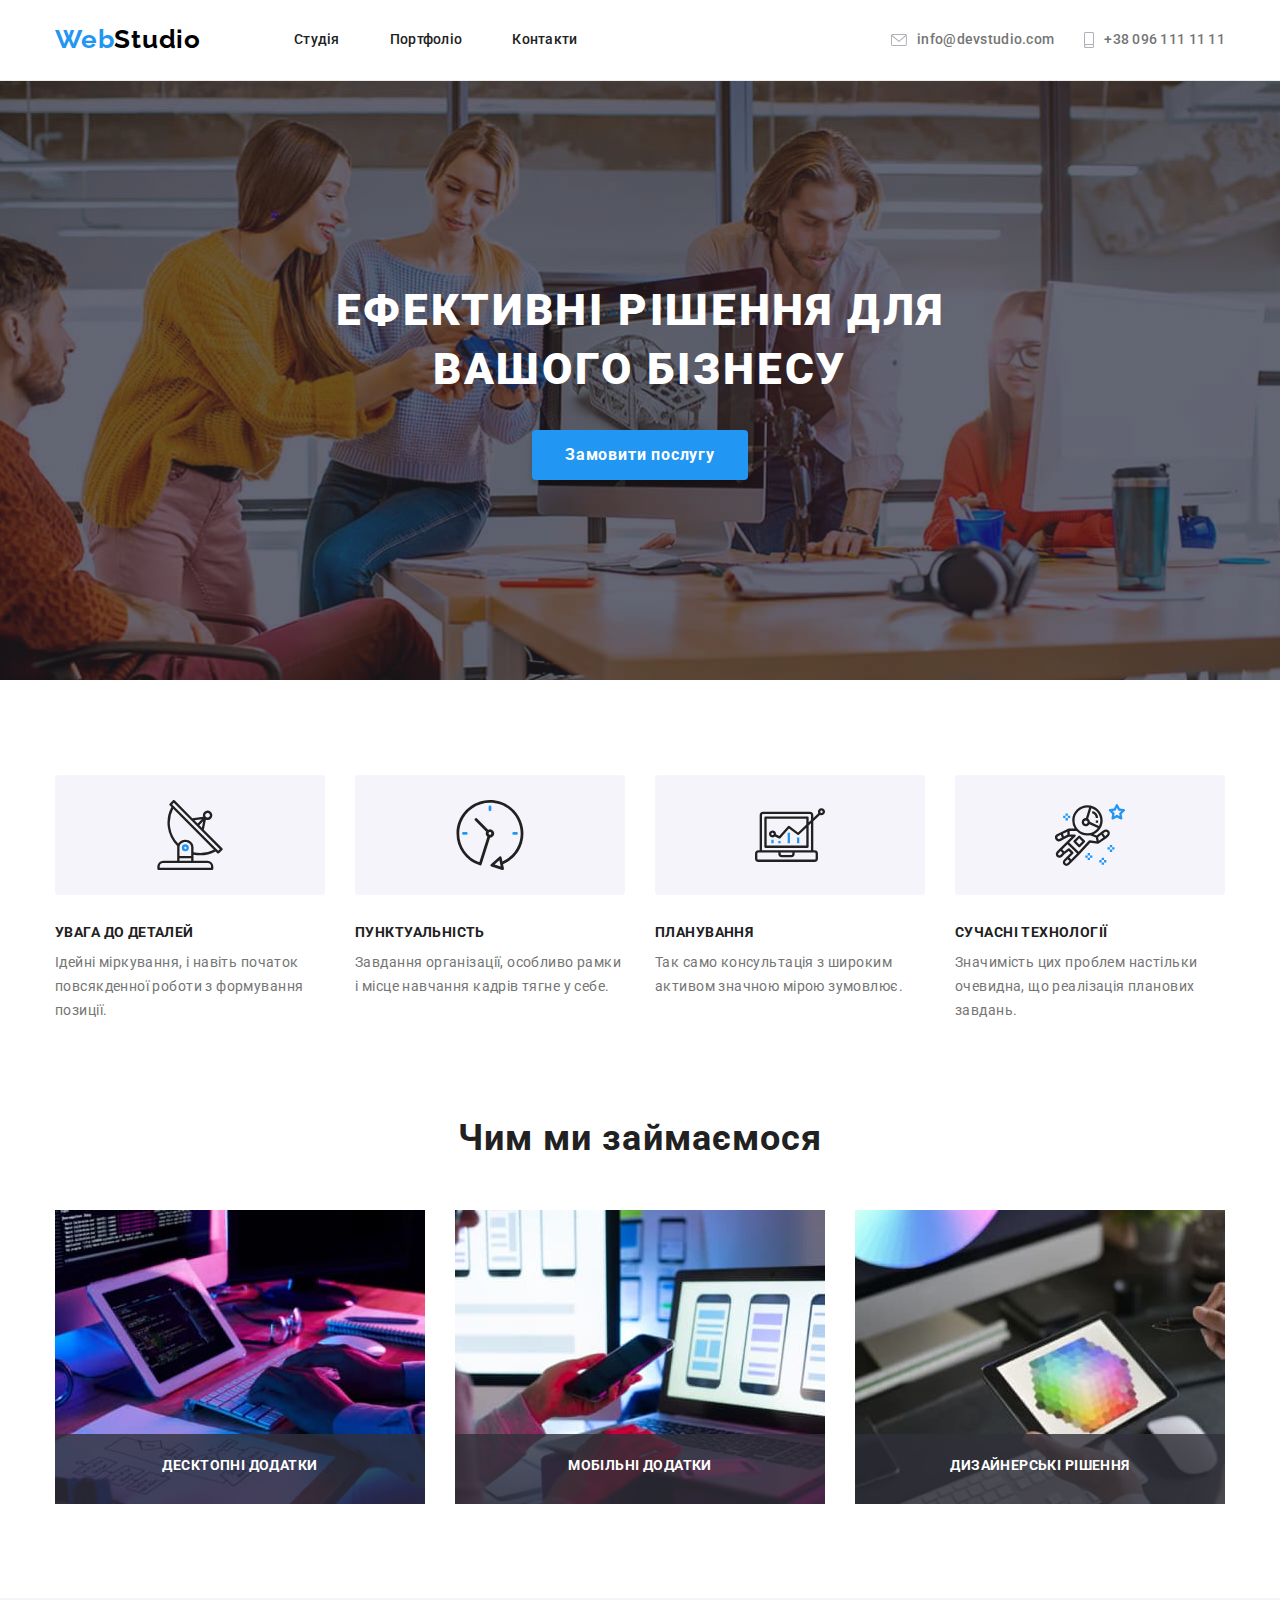
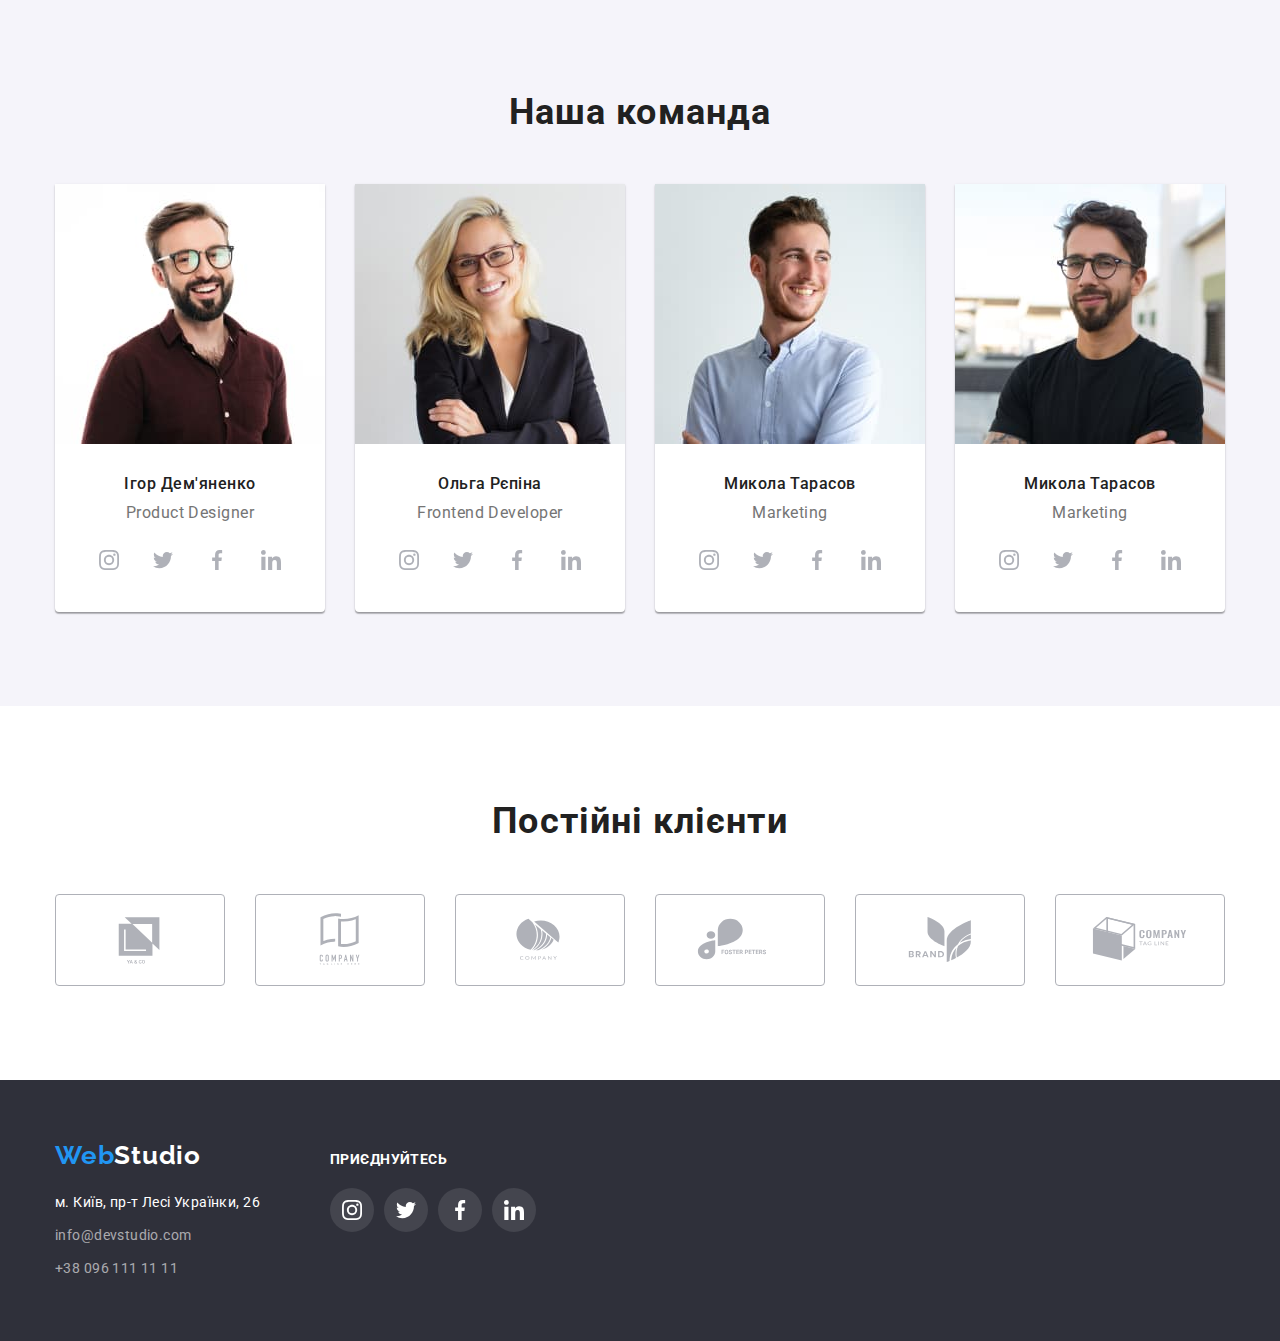
==== index.html @ b4ade57b "Начало" ====
<!DOCTYPE html>
<html lang="en">
  <head>
    <meta charset="UTF-8" />
    <meta name="viewport" content="width=device-width, initial-scale=1.0" />
    <title>Document</title>
    <link
      rel="stylesheet"
      href="https://cdnjs.cloudflare.com/ajax/libs/modern-normalize/1.0.0/modern-normalize.min.css"
    />
    <link
      href="https://fonts.googleapis.com/css2?family=Raleway:wght@700&family=Roboto:wght@400;500;700;900&display=swap"
      rel="stylesheet"
    />

    <link rel="stylesheet" href="./css/styles.css" />
  </head>
  <body class="blackout">
    <!-- Шапка сайта -->
    <header class="page-header">
      <div class="header-container container">
        <nav class="nav-container">
          <a href="./index.html" class="logo">
            <span class="web">Web</span><span class="studio">Studio</span>
          </a>
          <ul class="site-nav">
            <li class="poloska">
              <a href="./index.html" class="link">Студія</a>
              <!-- <div class="item fover"></div> -->
            </li>
            <li class="poloska">
              <a href="./portfolio.html" class="link">Портфоліо</a>
              <!-- <div class="item fover"></div> -->
            </li>
            <li class="poloska">
              <a href="#" class="link">Контакти</a>
              <!-- <div class="item fover"></div> -->
            </li>
          </ul>
        </nav>
        <ul class="auth-nav">
          <!-- infa icon -->
          <svg display="none">
            <symbol id="icon-envelope-hover" viewBox="0 0 43 32">
              <path
                d="M38.667 0H4C1.794 0 0 1.794 0 4v24c0 2.206 1.794 4 4 4h34.667c2.206 0 4-1.794 4-4V4c0-2.206-1.794-4-4-4zm0 2.667c.181 0 .353.038.511.103L21.334 18.236 3.49 2.77a1.32 1.32 0 0 1 .511-.103h34.667zm0 26.666H4A1.334 1.334 0 0 1 2.667 28V5.587L20.46 21.008a1.335 1.335 0 0 0 1.748 0L40.001 5.587V28c0 .736-.598 1.333-1.333 1.333z"
              />
            </symbol>

            <symbol id="icon-smartphone" viewBox="0 0 20 32">
              <path
                d="M17 0H3C1.346 0 0 1.346 0 3v26c0 1.654 1.346 3 3 3h14c1.654 0 3-1.346 3-3V3c0-1.654-1.346-3-3-3zM3 2h14a1 1 0 0 1 1 1v21H2V3a1 1 0 0 1 1-1zm14 28H3a1 1 0 0 1-1-1v-3h16v3a1 1 0 0 1-1 1z"
              />
              <path
                d="M4.707 27.478c.391.365.391.956 0 1.321s-1.024.365-1.414 0c-.391-.365-.391-.956 0-1.321s1.024-.365 1.414 0z"
              />
            </symbol>
          </svg>
          <!-- mailto -->
          <li class="item-block">
            <a href="mailto:info@devstudio.com" class="link">
              <div class="item-mailto">
                <svg class="icon-mailto">
                  <use
                    xlink:href="#icon-envelope-hover"
                    class="link-mailto"
                  ></use>
                </svg>
              </div>
              info@devstudio.com</a
            >
          </li>
          <li class="item-block">
            <a href="tel:+380961111111" class="link">
              <div class="item-tel">
                <svg class="icon-tel">
                  <use xlink:href="#icon-smartphone" class="link-tel"></use>
                </svg>
              </div>
              +38 096 111 11 11</a
            >
          </li>
        </ul>
      </div>
    </header>
    <main class="page-main">
      <!-- Герой (Hero)-->
      <div class="hero-container">
        <section class="hero">
          <h1 class="title">
            Ефективні рішення для <br />
            вашого бізнесу
          </h1>
          <button type="button" class="button" data-modal-open>
            Замовити послугу
          </button>
        </section>
      </div>
      <!-- Переваги (Benefits)-->
      <section class="benefits">
        <!-- infa icoon -->
        <svg display="none">
          <symbol id="icon-antenna-1" viewBox="0 0 32 32">
            <path
              d="m30.773 22.098-8.443-8.505.937-4.615c.242.094.499.144.758.146h.006a2.159 2.159 0 1 0-2.008-1.435l-4.96.605L8.972.161a.534.534 0 0 0-.377-.16.532.532 0 0 0-.373.155L6.709 1.66a.534.534 0 0 0 0 .754l.814.826a14.943 14.943 0 0 0 2.519 17.663.513.513 0 0 0 .146.098c-.034.18-.051.364-.052.547v6.187h-6.4a2.67 2.67 0 0 0-2.667 2.667v1.067c0 .295.239.533.533.533h24.533a.533.533 0 0 0 .533-.533v-1.067a2.67 2.67 0 0 0-2.667-2.667h-6.4v-2.742a15.09 15.09 0 0 0 3.049.32 14.854 14.854 0 0 0 7.04-1.783l.818.823a.534.534 0 0 0 .377.16.532.532 0 0 0 .373-.155l1.513-1.504a.534.534 0 0 0 0-.754zM23.28 6.233a1.066 1.066 0 1 1 .752 1.822h-.003a1.067 1.067 0 0 1-.747-1.823h-.002zm-1.256 3.505-.598 2.946-1.175-1.182 1.774-1.763zm-.605-.902-1.92 1.909-1.485-1.493 3.405-.415zM24.004 28.8a1.6 1.6 0 0 1 1.6 1.6v.533H2.137V30.4a1.6 1.6 0 0 1 1.6-1.6h20.267zm-7.467-2.133v1.067h-5.333v-1.067h5.333zM11.204 25.6v-4.053c0-1.294 1.196-2.347 2.667-2.347s2.667 1.053 2.667 2.347V25.6h-5.333zm6.4-1.696v-2.357c0-1.882-1.675-3.413-3.733-3.413a3.8 3.8 0 0 0-3.281 1.786A13.87 13.87 0 0 1 8.311 4.033l18.602 18.708a13.818 13.818 0 0 1-9.309 1.163zm11.289-.684L7.836 2.039l.755-.752 7.935 7.98c.004 0 .006.007.01.01l13.115 13.191-.757.752z"
            />
            <path
              fill="#2196F3"
              d="M13.876 20.267h-.005a1.6 1.6 0 1 0-.004 3.2h.005a1.6 1.6 0 1 0 .004-3.2zm.373 1.978a.534.534 0 0 1-.752-.756.534.534 0 0 1 .373-.155.532.532 0 0 1 .373.911h.005z"
            />
          </symbol>

          <symbol id="icon-clock-1" viewBox="0 0 32 32">
            <path
              d="M31.297 15.301C31.295 6.849 24.442-.002 15.989 0S.686 6.855.688 15.308a15.304 15.304 0 0 0 10.649 14.576.662.662 0 0 0 .529-.065.637.637 0 0 0 .283-.356l3.865-12.25a1.912 1.912 0 1 0-.84-3.635l-5.106-5.107a.637.637 0 0 0-.902.902l5.103 5.109a1.876 1.876 0 0 0 .536 2.309l-3.683 11.673C3.844 25.783.118 17.71 2.799 10.432S13.553-.572 20.831 2.109s11.004 10.754 8.323 18.032a14.042 14.042 0 0 1-7.462 7.973l-.398-1.874a.638.638 0 0 0-1.048-.344l-3.837 3.426a.637.637 0 0 0 .231 1.084l4.899 1.563a.638.638 0 0 0 .819-.74l-.391-1.839a15.255 15.255 0 0 0 9.329-14.089zm-15.305-.637a.638.638 0 1 1 0 1.277.638.638 0 0 1 0-1.277zm2.101 14.864 2.184-1.948.603 2.84-2.787-.892z"
            />
            <path
              fill="#2196F3"
              d="M15.354 3.185V4.46a.638.638 0 1 0 1.276 0V3.185a.638.638 0 0 0-1.276 0zM3.876 14.664a.638.638 0 0 0 0 1.276h1.275a.638.638 0 1 0 0-1.276H3.876zM28.108 15.939a.638.638 0 1 0 0-1.276h-1.275a.638.638 0 0 0 0 1.276h1.275z"
            />
          </symbol>

          <symbol id="icon-diagram-1" viewBox="0 0 32 32">
            <path
              fill="#2196F3"
              d="M14.926 14.965h1.066v4.798h-1.066v-4.797zM19.19 17.097h1.066v2.665H19.19v-2.665zM10.661 18.696h1.066v1.066h-1.066v-1.066zM7.463 18.163h1.066v1.599H7.463v-1.599z"
            />
            <path
              d="M1.599 28.291h25.587a1.6 1.6 0 0 0 1.599-1.599V24.56a1.6 1.6 0 0 0-1.599-1.599h-.533V9.668L29.681 6.8a1.608 1.608 0 1 0-.746-.763L26.654 8.2V6.97a1.6 1.6 0 0 0-1.599-1.599H3.733A1.6 1.6 0 0 0 2.134 6.97v15.992h-.533a1.6 1.6 0 0 0-1.599 1.599v2.132a1.6 1.6 0 0 0 1.599 1.599zM30.384 4.837a.533.533 0 1 1 0 1.067.533.533 0 0 1 0-1.067zM3.198 6.969c0-.294.239-.533.533-.533h21.322c.294 0 .533.239.533.533v2.239l-1.066 1.013V8.035a.533.533 0 0 0-.533-.533H4.797a.533.533 0 0 0-.533.533v13.326c0 .294.239.533.533.533h19.19a.533.533 0 0 0 .533-.533v-9.674l1.066-1.01v12.284H3.198V6.969zm4.798 6.93a1.598 1.598 0 1 0 1.107 2.749l1.853.93a.532.532 0 0 0 .636-.123l3.939-4.431 3.872 2.901a.533.533 0 0 0 .686-.039l3.365-3.188v8.131H5.33V8.569h18.124v2.66l-3.771 3.572-3.904-2.927a.533.533 0 0 0-.718.072l-3.993 4.493-1.493-.746c.011-.064.018-.129.02-.193a1.6 1.6 0 0 0-1.599-1.599zm.533 1.599a.533.533 0 1 1-1.067 0 .533.533 0 0 1 1.067 0zm3.198 8.529h5.331v.533a.533.533 0 0 1-.533.533h-4.264a.533.533 0 0 1-.533-.533v-.533zm-10.661.533c0-.294.239-.533.533-.533h9.062v.533a1.6 1.6 0 0 0 1.599 1.599h4.264a1.6 1.6 0 0 0 1.599-1.599v-.533h9.062c.294 0 .533.239.533.533v2.132a.533.533 0 0 1-.533.533H1.598a.533.533 0 0 1-.533-.533V24.56z"
            />
          </symbol>

          <symbol id="icon-astronaut-1" viewBox="0 0 32 32">
            <path
              fill="#2196F3"
              d="M31.974 4.524a.534.534 0 0 0-.43-.363l-1.91-.278-.855-1.731c-.179-.365-.777-.365-.956 0l-.855 1.731-1.91.278a.535.535 0 0 0-.296.91l1.383 1.348-.326 1.903c-.034.2.048.402.212.522a.53.53 0 0 0 .562.04l1.709-.899 1.709.899a.536.536 0 0 0 .775-.563l-.326-1.903 1.383-1.348a.536.536 0 0 0 .135-.547zm-2.463 1.327a.534.534 0 0 0-.153.472l.191 1.114-1-.526a.533.533 0 0 0-.498 0l-1.001.526.191-1.114a.534.534 0 0 0-.153-.472l-.81-.789 1.119-.163a.532.532 0 0 0 .402-.292l.5-1.013.5 1.013a.535.535 0 0 0 .402.292l1.119.163-.809.789zM26.134 20.522h-1.067v1.067h1.067v-1.067zM26.134 22.656h-1.067v1.067h1.067v-1.067zM27.2 21.589h-1.067v1.067H27.2v-1.067zM25.067 21.589H24v1.067h1.067v-1.067zM22.4 26.389h-1.067v1.067H22.4v-1.067zM22.4 28.522h-1.067v1.067H22.4v-1.067zM23.467 27.456H22.4v1.067h1.067v-1.067zM21.333 27.456h-1.067v1.067h1.067v-1.067zM16 24.256h-1.067v1.067H16v-1.067zM16 26.389h-1.067v1.067H16v-1.067zM17.067 25.322H16v1.067h1.067v-1.067zM14.933 25.322h-1.067v1.067h1.067v-1.067zM5.867 6.122H4.8v1.067h1.067V6.122zM5.867 8.255H4.8v1.067h1.067V8.255z"
            />
            <path
              fill="#2196F3"
              d="M6.933 7.189H5.866v1.067h1.067V7.189zM4.8 7.189H3.733v1.067H4.8V7.189z"
            />
            <path
              d="M24.715 14.159a1.775 1.775 0 0 0-1.188-.705 1.778 1.778 0 0 0-1.34.352l-1.252.96-1.898 1.417-1.358-.541c2.421-1.086 4.114-3.508 4.114-6.32 0-3.823-3.123-6.933-6.961-6.933s-6.961 3.11-6.961 6.933a6.86 6.86 0 0 0 1.12 3.758l-2.764-.024h-.005c-.009 0-.015.004-.023.005a.515.515 0 0 0-.155.031l-.038.013c-.006.003-.013.003-.019.006l-3.233 1.596-.001.001-1.893.911a.397.397 0 0 0-.063.035 1.779 1.779 0 0 0-.598 2.295c.22.429.595.745 1.056.889a1.776 1.776 0 0 0 1.378-.128l1.388-.738 2.264-1.169 1.357-.008L2.2 22.211l-.002.001-1.339 1.333c-.316.315-.49.732-.49 1.178s.174.863.49 1.179c.325.323.752.485 1.179.485s.854-.162 1.18-.485l1.314-1.309 1.741-1.3.901.897-1.762 1.754-.002.001-1.339 1.333c-.316.315-.49.732-.49 1.178s.174.863.49 1.179c.325.323.753.485 1.18.485s.855-.162 1.18-.485l3.482-3.467.001-.002 1.01-1-.004-.004c.006-.006.015-.009.022-.015l5.166-5.658 3.471.494a.52.52 0 0 0 .262-.033c.018-.006.033-.015.05-.023.019-.01.039-.015.058-.027l3.213-2.133c.012-.008.018-.021.029-.029.013-.01.029-.014.041-.026l1.271-1.191c.662-.62.753-1.635.212-2.362zM2.13 17.77a.714.714 0 0 1-.558.052.717.717 0 0 1-.213-1.26l1.314-.632.449 1.312-.992.528zm3.498-1.828-1.548.8-.439-1.283 2.027-1.001-.04 1.484zm15.099-6.62a5.79 5.79 0 0 1-.599 2.559l-4.181-1.899a1.863 1.863 0 0 0-.788-1.388l1.464-4.86c2.378.756 4.105 2.974 4.105 5.588zm-11.789 0c0-3.235 2.644-5.867 5.894-5.867.253 0 .5.021.745.052l-1.432 4.754c-.019-.001-.037-.006-.057-.006-1.033 0-1.873.837-1.873 1.867s.84 1.867 1.873 1.867c.694 0 1.294-.383 1.618-.945l3.862 1.755a5.894 5.894 0 0 1-4.737 2.39c-3.25 0-5.894-2.632-5.894-5.867zm5.956.8c0 .441-.362.8-.806.8s-.806-.359-.806-.8c0-.441.362-.8.806-.8s.806.359.806.8zM2.465 25.146a.608.608 0 0 1-.854.001.592.592 0 0 1 0-.844l.962-.958.851.848-.959.955zm3.214 3.734a.608.608 0 0 1-.855.001.592.592 0 0 1 0-.844l.963-.959.852.848-.96.955zm3.481-3.469-.002.001-1.765 1.76-.852-.848 1.763-1.755.002-.001c.04-.04.065-.088.09-.135.007-.014.02-.026.026-.04.017-.041.019-.085.026-.129.003-.025.014-.047.014-.073 0-.036-.013-.07-.02-.106-.006-.032-.006-.065-.019-.095a.55.55 0 0 0-.091-.138c-.01-.012-.014-.027-.025-.038h-.001l-.001-.002-1.607-1.6c-.017-.017-.039-.024-.058-.038a.507.507 0 0 0-.087-.058.515.515 0 0 0-.093-.033.507.507 0 0 0-.103-.02.5.5 0 0 0-.095.005.53.53 0 0 0-.104.02.477.477 0 0 0-.094.045c-.02.011-.042.015-.061.029L4.23 23.486l-.901-.897 2.399-2.386 4.361 4.289-.928.919zm6.819-7.017c-.015-.002-.03.004-.045.003a.556.556 0 0 0-.3.075.492.492 0 0 0-.083.061c-.013.011-.028.017-.04.029l-4.698 5.146-4.328-4.257 2.833-2.818a.534.534 0 0 0-.379-.911v-.001l-2.219.013.028-1.607 3.104.027a6.947 6.947 0 0 0 4.981 2.101c.437 0 .864-.045 1.279-.123.04.032.079.065.13.085l2.41.96.331 1.644-3.003-.427zm4.041.178-.313-1.558 1.446-1.08.947 1.257-2.08 1.381zm3.754-2.831-.838.785-.931-1.236.831-.637a.735.735 0 0 1 .543-.143.718.718 0 0 1 .48.284.713.713 0 0 1-.085.947z"
            />
            <path
              d="m13.602 18.544-2.143-2.133a.534.534 0 0 0-.753 0l-2.142 2.133a.537.537 0 0 0 0 .756l2.142 2.133a.536.536 0 0 0 .753 0l2.143-2.133a.535.535 0 0 0 0-.756zm-2.519 1.759-1.387-1.381 1.387-1.381 1.387 1.381-1.387 1.381zM17.164 5.071l-.258 1.036c.071.018 1.738.452 1.738 2.149h1.067c0-2.017-1.666-2.965-2.547-3.185zM19.711 9.322h-1.067v1.067h1.067V9.322z"
            />
          </symbol>
        </svg>
        <h2 class="our-advantages">Наші переваги</h2>
        <div class="benefits-container">
          <ul class="card-set">
            <li class="item">
              <span class="card-set-block">
                <svg class="card-set-img">
                  <use xlink:href="#icon-antenna-1"></use>
                </svg>
              </span>
              <h3 class="title">Увага до деталей</h3>
              <p class="line">
                Ідейні міркування, і навіть початок повсякденної роботи з
                формування позиції.
              </p>
            </li>
            <li class="item">
              <span class="card-set-block">
                <svg class="card-set-img">
                  <use xlink:href="#icon-clock-1"></use>
                </svg>
              </span>
              <h3 class="title">Пунктуальність</h3>
              <p class="line">
                Завдання організації, особливо рамки і місце навчання кадрів
                тягне у себе.
              </p>
            </li>
            <li class="item">
              <span class="card-set-block">
                <svg class="card-set-img">
                  <use xlink:href="#icon-diagram-1"></use>
                </svg>
              </span>
              <h3 class="title">Планування</h3>
              <p class="line">
                Так само консультація з широким активом значною мірою зумовлює.
              </p>
            </li>
            <li class="item">
              <span class="card-set-block">
                <svg class="card-set-img">
                  <use xlink:href="#icon-astronaut-1"></use>
                </svg>
              </span>
              <h3 class="title">Сучасні технології</h3>
              <p class="line">
                Значимість цих проблем настільки очевидна, що реалізація
                планових завдань.
              </p>
            </li>
          </ul>
        </div>
      </section>
      <!-- Чим ми займаємося -->
      <section class="services">
        <div class="services-container">
          <h3 class="title">Чим ми займаємося</h3>
          <ul class="services-blok">
            <li class="title-img">
              <img
                src="./images/1_1img.jpg"
                alt="Програміст працюе за планшетом"
                width="370"
                height="294"
                class="img"
              />
              <div class="block-title">
                <h3 class="picture-title">Десктопні додатки</h3>
              </div>
            </li>
            <li class="title-img">
              <img
                src="./images/1_2img.jpg"
                alt="Людина з телефоном працюе за ноутбуком"
                width="370"
                height="294"
                class="img"
              />
              <div class="block-title">
                <h3 class="picture-title">Мобільні додатки</h3>
              </div>
            </li>
            <li class="title-img">
              <img
                src="./images/1_3img.jpg"
                alt="Людина малює на планшеті"
                width="370"
                height="294"
                class="img"
              />
              <div class="block-title">
                <h3 class="picture-title">Дизайнерські рішення</h3>
              </div>
            </li>
          </ul>
        </div>
      </section>
      <!-- Наша команда-->
      <section class="team">
        <!-- infa icon -->
        <svg display="none">
          <!-- instagram -->
          <symbol id="icon-instagram-2" viewBox="0 0 32 32">
            <path
              d="M31.969 9.408c-.075-1.7-.35-2.869-.744-3.882a7.806 7.806 0 0 0-1.851-2.838A7.867 7.867 0 0 0 26.542.844C25.523.45 24.36.175 22.66.1 20.947.019 20.403 0 16.059 0s-4.888.019-6.595.094c-1.7.075-2.869.35-3.882.744a7.803 7.803 0 0 0-2.838 1.85A7.867 7.867 0 0 0 .9 5.52C.506 6.539.231 7.702.156 9.402c-.081 1.713-.1 2.257-.1 6.601s.019 4.888.094 6.595c.075 1.7.35 2.869.744 3.882a7.895 7.895 0 0 0 1.85 2.838 7.867 7.867 0 0 0 2.832 1.844c1.019.394 2.182.669 3.882.744 1.706.075 2.25.094 6.595.094s4.888-.019 6.595-.094c1.7-.075 2.869-.35 3.882-.744a8.184 8.184 0 0 0 4.682-4.682c.394-1.019.669-2.182.744-3.882.075-1.707.094-2.251.094-6.595s-.006-4.888-.081-6.595zm-2.882 13.065c-.069 1.563-.331 2.407-.55 2.969a5.31 5.31 0 0 1-3.038 3.038c-.563.219-1.413.481-2.969.55-1.688.075-2.194.094-6.464.094s-4.782-.019-6.464-.094c-1.563-.069-2.407-.331-2.969-.55a4.926 4.926 0 0 1-1.838-1.194 4.974 4.974 0 0 1-1.194-1.838c-.219-.563-.481-1.413-.55-2.969-.075-1.688-.094-2.194-.094-6.464s.019-4.782.094-6.464c.069-1.563.331-2.407.55-2.969a4.868 4.868 0 0 1 1.2-1.838A4.974 4.974 0 0 1 6.639 3.55c.563-.219 1.413-.481 2.969-.55 1.688-.075 2.194-.094 6.464-.094 4.276 0 4.782.019 6.464.094 1.563.069 2.407.331 2.969.55a4.914 4.914 0 0 1 1.838 1.194 4.974 4.974 0 0 1 1.194 1.838c.219.563.481 1.413.55 2.969.075 1.688.094 2.194.094 6.464s-.019 4.77-.094 6.458z"
            />
            <path
              d="M16.059 7.783c-4.538 0-8.22 3.682-8.22 8.22s3.682 8.22 8.22 8.22c4.539 0 8.22-3.682 8.22-8.22s-3.682-8.22-8.22-8.22zm0 13.552a5.333 5.333 0 0 1 0-10.664 5.333 5.333 0 0 1 0 10.664zM26.524 7.458a1.919 1.919 0 1 1-3.838 0 1.919 1.919 0 0 1 3.838 0z"
            />
          </symbol>
          <!-- twitter -->
          <symbol id="icon-twitter-1" viewBox="0 0 32 32">
            <path
              d="M32 6.078c-1.19.522-2.458.868-3.78 1.036a6.523 6.523 0 0 0 2.886-3.626 13.11 13.11 0 0 1-4.16 1.588A6.574 6.574 0 0 0 22.154 3c-3.632 0-6.556 2.948-6.556 6.562 0 .52.044 1.02.152 1.496-5.454-.266-10.28-2.88-13.522-6.862a6.605 6.605 0 0 0-.898 3.316 6.57 6.57 0 0 0 2.914 5.452 6.479 6.479 0 0 1-2.964-.808v.072c0 3.188 2.274 5.836 5.256 6.446a6.548 6.548 0 0 1-1.72.216 5.8 5.8 0 0 1-1.242-.112c.85 2.598 3.262 4.508 6.13 4.57a13.182 13.182 0 0 1-8.134 2.798c-.538 0-1.054-.024-1.57-.09A18.469 18.469 0 0 0 10.064 29c12.072 0 18.672-10 18.672-18.668 0-.29-.01-.57-.024-.848A13.087 13.087 0 0 0 32 6.078z"
            />
          </symbol>
          <!-- facebook -->
          <symbol id="icon-facebook-1" viewBox="0 0 32 32">
            <path
              d="M21.329 5.313h2.921V.225C23.746.156 22.013 0 19.994 0c-4.212 0-7.097 2.649-7.097 7.519V12H8.249v5.688h4.648V32h5.699V17.689h4.46l.708-5.688h-5.169V8.082c.001-1.644.444-2.769 2.735-2.769z"
            />
          </symbol>
          <!-- linkedin -->
          <symbol id="icon-linkedin-1" viewBox="0 0 32 32">
            <path
              d="M31.992 32v-.001H32V20.263c0-5.741-1.236-10.164-7.948-10.164-3.227 0-5.392 1.771-6.276 3.449h-.093v-2.913h-6.364v21.364h6.627V21.42c0-2.785.528-5.479 3.977-5.479 3.399 0 3.449 3.179 3.449 5.657v10.401h6.62zM.528 10.636h6.635V32H.528V10.636zM3.843 0C1.722 0 0 1.721 0 3.843s1.721 3.879 3.843 3.879c2.121 0 3.843-1.757 3.843-3.879A3.846 3.846 0 0 0 3.843 0z"
            />
          </symbol>
        </svg>
        <!-- team -->
        <div class="team-container">
          <h3 class="title-team">Наша команда</h3>
          <ul class="team-blok">
            <li class="background">
              <img
                class="img"
                src="./images/2_1img.jpg"
                alt="Усміхнений хлопець в окулярах"
                width="270"
                height="260"
              />
              <div class="img-text">
                <h3 class="title">Ігор Дем'яненко</h3>
                <p class="line">Product Designer</p>
                <!-- icon smm -->
                <ul class="icon-smm">
                  <!-- instagram -->
                  <li class="icon-block-smm">
                    <a href="" class="icon-block-linck">
                      <svg class="icon" height="20px" width="20px">
                        <use xlink:href="#icon-instagram-2"></use>
                      </svg>
                    </a>
                  </li>
                  <!-- twitter -->
                  <li class="icon-block-smm">
                    <a href="" class="icon-block-linck">
                      <svg class="icon" height="20px" width="20px">
                        <use xlink:href="#icon-twitter-1"></use>
                      </svg>
                    </a>
                  </li>
                  <!-- facebook -->
                  <li class="icon-block-smm">
                    <a href="" class="icon-block-linck">
                      <svg class="icon" height="20px" width="20px">
                        <use xlink:href="#icon-facebook-1"></use>
                      </svg>
                    </a>
                  </li>
                  <!-- linkedin -->
                  <li class="icon-block-smm">
                    <a href="" class="icon-block-linck">
                      <svg class="icon" height="20px" width="20px">
                        <use xlink:href="#icon-linkedin-1"></use>
                      </svg>
                    </a>
                  </li>
                </ul>
              </div>
            </li>
            <li class="background">
              <img
                class="img"
                src="./images/2_2img.jpg"
                alt="Усміхненена дівчина в окулярах"
                width="270"
                height="260"
              />
              <div class="img-text">
                <h3 class="title">Ольга Рєпіна</h3>
                <p class="line">Frontend Developer</p>
                <!-- icon smm -->
                <ul class="icon-smm">
                  <!-- instagram -->
                  <li class="icon-block-smm">
                    <a href="" class="icon-block-linck">
                      <svg class="icon" height="20px" width="20px">
                        <use xlink:href="#icon-instagram-2"></use>
                      </svg>
                    </a>
                  </li>
                  <!-- twitter -->
                  <li class="icon-block-smm">
                    <a href="" class="icon-block-linck">
                      <svg class="icon" height="20px" width="20px">
                        <use xlink:href="#icon-twitter-1"></use>
                      </svg>
                    </a>
                  </li>
                  <!-- facebook -->
                  <li class="icon-block-smm">
                    <a href="" class="icon-block-linck">
                      <svg class="icon" height="20px" width="20px">
                        <use xlink:href="#icon-facebook-1"></use>
                      </svg>
                    </a>
                  </li>
                  <!-- linkedin -->
                  <li class="icon-block-smm">
                    <a href="" class="icon-block-linck">
                      <svg class="icon" height="20px" width="20px">
                        <use xlink:href="#icon-linkedin-1"></use>
                      </svg>
                    </a>
                  </li>
                </ul>
              </div>
            </li>
            <li class="background">
              <img
                class="img"
                src="./images/2_3img.jpg"
                alt="Усміхнений хлопець"
                width="270"
                height="260"
              />
              <div class="img-text">
                <h3 class="title">Микола Тарасов</h3>
                <p class="line">Marketing</p>
                <!-- icon smm -->
                <ul class="icon-smm">
                  <!-- instagram -->
                  <li class="icon-block-smm">
                    <a href="" class="icon-block-linck">
                      <svg class="icon" height="20px" width="20px">
                        <use xlink:href="#icon-instagram-2"></use>
                      </svg>
                    </a>
                  </li>
                  <!-- twitter -->
                  <li class="icon-block-smm">
                    <a href="" class="icon-block-linck">
                      <svg class="icon" height="20px" width="20px">
                        <use xlink:href="#icon-twitter-1"></use>
                      </svg>
                    </a>
                  </li>
                  <!-- facebook -->
                  <li class="icon-block-smm">
                    <a href="" class="icon-block-linck">
                      <svg class="icon" height="20px" width="20px">
                        <use xlink:href="#icon-facebook-1"></use>
                      </svg>
                    </a>
                  </li>
                  <!-- linkedin -->
                  <li class="icon-block-smm">
                    <a href="" class="icon-block-linck">
                      <svg class="icon" height="20px" width="20px">
                        <use xlink:href="#icon-linkedin-1"></use>
                      </svg>
                    </a>
                  </li>
                </ul>
              </div>
            </li>
            <li class="background">
              <img
                class="img"
                src="./images/2_4img.jpg"
                alt="Хлопець в окулярах"
                width="270"
                height="260"
              />
              <div class="img-text">
                <h3 class="title">Микола Тарасов</h3>
                <p class="line">Marketing</p>
                <!-- icon smm -->
                <ul class="icon-smm">
                  <!-- instagram -->
                  <li class="icon-block-smm">
                    <a href="" class="icon-block-linck">
                      <svg class="icon" height="20px" width="20px">
                        <use xlink:href="#icon-instagram-2"></use>
                      </svg>
                    </a>
                  </li>
                  <!-- twitter -->
                  <li class="icon-block-smm">
                    <a href="" class="icon-block-linck">
                      <svg class="icon" height="20px" width="20px">
                        <use xlink:href="#icon-twitter-1"></use>
                      </svg>
                    </a>
                  </li>
                  <!-- facebook -->
                  <li class="icon-block-smm">
                    <a href="" class="icon-block-linck">
                      <svg class="icon" height="20px" width="20px">
                        <use xlink:href="#icon-facebook-1"></use>
                      </svg>
                    </a>
                  </li>
                  <!-- linkedin -->
                  <li class="icon-block-smm">
                    <a href="" class="icon-block-linck">
                      <svg class="icon" height="20px" width="20px">
                        <use xlink:href="#icon-linkedin-1"></use>
                      </svg>
                    </a>
                  </li>
                </ul>
              </div>
            </li>
          </ul>
        </div>
      </section>
      <!-- Постійні клієнти Regular customers -->
      <section class="services">
        <!-- infa icon -->
        <svg display="none">
          <symbol id="icon-Logo-1" viewBox="0 0 57 32">
            <path
              d="M26.727 3.165h-.073a7.542 7.542 0 0 0-.336-.012h-.243c-.212 0-.428.005-.642.016a.4.4 0 0 0-.049 0c-1.944.11-3.848.596-5.609 1.431l-.231.111V16.52l.54-.183a20.64 20.64 0 0 1 1.5-.445 18.34 18.34 0 0 1 4.317-.574v1.551c-.193.001-.38.007-.568.016h-.045a17.207 17.207 0 0 0-3.322.51 16.858 16.858 0 0 0-3.957 1.542V3.792a15.847 15.847 0 0 1 4.151-1.688c1.278-.33 2.593-.5 3.913-.504h.228c.273.007.538.019.788.038.658.046 1.31.15 1.95.311v1.527a12.05 12.05 0 0 0-1.889-.285l-.039-.003c-.132-.011-.263-.022-.386-.022zm2.688 1.561c.339.026.689.038 1.044.038a16.75 16.75 0 0 0 4.114-.528 16.958 16.958 0 0 0 3.956-1.543v14.875a15.88 15.88 0 0 1-4.153 1.688 15.948 15.948 0 0 1-3.913.503c-1 .008-1.997-.11-2.968-.35V4.438c.229.053.465.102.706.142.394.066.81.115 1.214.145zm7.57.115-.54.182c-.497.167-.997.316-1.5.449a18.23 18.23 0 0 1-4.483.575c-.352 0-.676-.01-.989-.03l-.43-.028v12.148l.37.033c.343.03.696.045 1.052.045a14.364 14.364 0 0 0 3.531-.457c.95-.238 1.874-.57 2.759-.991l.231-.111V4.843zM19.06 24.113a.788.788 0 0 0-.6-.243.895.895 0 0 0-.347.065.778.778 0 0 0-.444.449.893.893 0 0 0-.062.335v2.023a.94.94 0 0 0 .08.415.718.718 0 0 0 .48.415c.098.028.2.042.302.042a.855.855 0 0 0 .838-.851v-.226h-.529v.18a.458.458 0 0 1-.031.18.315.315 0 0 1-.077.114.38.38 0 0 1-.222.077.266.266 0 0 1-.249-.109.479.479 0 0 1-.07-.271v-1.887a.643.643 0 0 1 .065-.302c.027-.043.066-.077.112-.098s.097-.03.147-.024a.28.28 0 0 1 .236.114c.059.078.09.173.088.271v.175h.524v-.206a.953.953 0 0 0-.242-.639zM22.202 24.09a.92.92 0 0 0-1.197 0 .82.82 0 0 0-.205.283.959.959 0 0 0-.077.392v1.941a.932.932 0 0 0 .077.397.791.791 0 0 0 .205.271.837.837 0 0 0 .279.171.897.897 0 0 0 .918-.171.849.849 0 0 0 .2-.271.934.934 0 0 0 .077-.397v-1.941a.943.943 0 0 0-.077-.392.867.867 0 0 0-.2-.283zm-.247 2.616a.355.355 0 0 1-.105.28.386.386 0 0 1-.498 0 .352.352 0 0 1-.105-.28v-1.941a.355.355 0 0 1 .105-.28.386.386 0 0 1 .498 0 .352.352 0 0 1 .105.28v1.941zM26.329 27.573v-3.674h-.509l-.668 1.945h-.009l-.673-1.945h-.503v3.674h.525v-2.235h.009l.514 1.58h.262l.518-1.58h.009v2.235h.525zM29.311 24.157a.727.727 0 0 0-.297-.201 1.168 1.168 0 0 0-.38-.057h-.78v3.674h.523v-1.435h.27a.964.964 0 0 0 .472-.1.759.759 0 0 0 .287-.281.875.875 0 0 0 .12-.32c.021-.138.03-.278.028-.418a2.107 2.107 0 0 0-.051-.525.785.785 0 0 0-.193-.338zm-.27 1.12a.45.45 0 0 1-.049.191.296.296 0 0 1-.135.129.538.538 0 0 1-.247.046h-.239v-1.249h.27a.506.506 0 0 1 .236.046.3.3 0 0 1 .123.136.537.537 0 0 1 .046.205v.244c0 .085.005.174 0 .252h-.005zM31.791 23.899h-.429l-.809 3.674h.523l.154-.789h.714l.154.789h.524l-.83-3.674zm-.483 2.384.258-1.332h.009l.256 1.332h-.524zM35.173 26.112h-.009l-.791-2.213h-.503v3.674h.523v-2.209h.011l.8 2.209h.492v-3.674h-.523v2.213zM38.372 23.899l-.421 1.461h-.011l-.421-1.461h-.554l.719 2.121v1.553h.524V26.02l.719-2.121h-.554zM17.6 28.61h.252v.708h.171v-.708h.251v-.145h-.675v.145zM19.721 28.465l-.331.853h.182l.07-.194h.34l.073.194h.186l-.339-.853h-.182zm-.027.516.116-.316.116.316h-.232zM21.818 29.004h.197v.11a.332.332 0 0 1-.202.072c-.034.002-.069-.004-.1-.019s-.059-.036-.081-.063a.352.352 0 0 1-.063-.222c0-.19.082-.285.246-.285.043-.004.086.007.121.032s.061.062.072.104l.169-.033c-.036-.167-.156-.251-.362-.251a.426.426 0 0 0-.298.11.413.413 0 0 0-.122.328.465.465 0 0 0 .109.32.408.408 0 0 0 .324.125.511.511 0 0 0 .362-.136v-.336h-.37v.144zM23.959 28.465h-.173v.853h.598v-.145h-.425v-.708zM25.769 28.465h-.173v.853h.173v-.853zM27.539 29.035l-.349-.57h-.167v.853h.161v-.557l.343.557h.171v-.853h-.158v.57zM29.14 28.943h.425v-.145h-.425v-.187h.457v-.145h-.63v.853h.648v-.145h-.475v-.231zM33.02 28.802h-.336v-.336h-.171v.853h.171v-.373h.336v.373h.171v-.853h-.171v.336zM34.629 28.943h.426v-.145h-.426v-.187h.459v-.145h-.63v.853h.646v-.145h-.475v-.231zM36.812 28.943c.148-.023.224-.102.224-.237a.203.203 0 0 0-.084-.189.479.479 0 0 0-.25-.05h-.362v.853h.171v-.357h.034a.231.231 0 0 1 .107.019.181.181 0 0 1 .061.062l.186.271h.205L37 29.148a.6.6 0 0 0-.189-.205zm-.172-.118h-.127v-.214h.135a.445.445 0 0 1 .174.02c.012.011.022.025.029.04a.116.116 0 0 1-.004.097.114.114 0 0 1-.032.037.486.486 0 0 1-.174.02zM38.458 28.943h.425v-.145h-.425v-.187h.459v-.145h-.631v.853h.648v-.145h-.475v-.231z"
            />
          </symbol>
          <symbol id="icon-Logo-2" viewBox="0 0 57 32">
            <path
              d="M19.417 26.187c.008 0 .017.002.025.005s.015.007.02.013l.116.111a.955.955 0 0 1-.327.211 1.299 1.299 0 0 1-.464.076 1.213 1.213 0 0 1-.436-.071.942.942 0 0 1-.329-.2.878.878 0 0 1-.212-.308 1.02 1.02 0 0 1-.074-.396.91.91 0 0 1 .305-.705 1.06 1.06 0 0 1 .349-.201c.143-.048.296-.072.449-.071.143-.003.285.019.417.064.115.043.221.104.313.178l-.097.119a.085.085 0 0 1-.025.021.066.066 0 0 1-.039.009.086.086 0 0 1-.042-.013l-.052-.032-.073-.04a.818.818 0 0 0-.229-.071 1.11 1.11 0 0 0-.173-.013.952.952 0 0 0-.323.053.683.683 0 0 0-.417.387.81.81 0 0 0-.06.313.795.795 0 0 0 .06.318.68.68 0 0 0 .402.383.867.867 0 0 0 .3.05c.059.001.119-.003.177-.01a.69.69 0 0 0 .384-.163.09.09 0 0 1 .055-.02zM22.776 25.629a.974.974 0 0 1-.078.393c-.047.114-.122.218-.219.305s-.214.155-.344.2a1.42 1.42 0 0 1-.884 0 1.027 1.027 0 0 1-.342-.201.904.904 0 0 1-.221-.308 1.022 1.022 0 0 1 0-.787.94.94 0 0 1 .221-.31c.097-.084.214-.15.342-.193.284-.096.6-.096.884 0 .129.046.246.114.343.201a.914.914 0 0 1 .298.699zm-.306 0a.84.84 0 0 0-.055-.316.653.653 0 0 0-.402-.385 1.025 1.025 0 0 0-.643 0 .683.683 0 0 0-.246.149.63.63 0 0 0-.157.236.927.927 0 0 0 0 .632.643.643 0 0 0 .403.384c.207.067.435.067.643 0a.698.698 0 0 0 .246-.148.662.662 0 0 0 .156-.236.82.82 0 0 0 .055-.316zM25.067 25.96l.03.071.033-.071a.68.68 0 0 1 .038-.07l.743-1.174c.015-.02.028-.033.042-.037a.207.207 0 0 1 .061-.006h.22v1.909h-.26V25.119a.726.726 0 0 1 0-.066l-.747 1.19c-.009.018-.025.033-.044.043s-.041.016-.064.016h-.042c-.023 0-.045-.005-.064-.016s-.034-.026-.044-.044l-.769-1.198v1.533h-.252v-1.905h.22a.207.207 0 0 1 .061.006.087.087 0 0 1 .041.037l.759 1.175a.418.418 0 0 1 .038.068zM27.864 25.865v.715h-.291v-1.906h.649c.122-.002.244.012.362.042a.724.724 0 0 1 .256.119.492.492 0 0 1 .145.187.576.576 0 0 1 .049.244.54.54 0 0 1-.211.435.752.752 0 0 1-.257.126 1.25 1.25 0 0 1-.35.044l-.352-.005zm0-.205h.352a.808.808 0 0 0 .225-.029.52.52 0 0 0 .163-.082.358.358 0 0 0 .134-.286c.003-.053-.007-.106-.029-.155s-.057-.094-.102-.13a.624.624 0 0 0-.391-.102h-.352v.786zM31.772 26.583h-.23a.109.109 0 0 1-.064-.018.123.123 0 0 1-.038-.044l-.198-.461h-.993l-.205.461a.107.107 0 0 1-.101.062h-.23l.872-1.909h.302l.884 1.909zm-1.439-.709h.82l-.346-.777a1.276 1.276 0 0 1-.065-.179l-.034.1a.98.98 0 0 1-.032.081l-.343.776zM33.029 24.682c.017.008.032.02.044.034l1.272 1.439V24.673h.26v1.909h-.145a.136.136 0 0 1-.06-.011.165.165 0 0 1-.047-.035l-1.271-1.438a.726.726 0 0 1 0 .066v1.419h-.26v-1.909h.154a.15.15 0 0 1 .052.009zM36.748 25.823v.758h-.291v-.758l-.804-1.15h.26a.114.114 0 0 1 .063.016.159.159 0 0 1 .039.043l.503.742a.717.717 0 0 1 .088.169l.038-.082a.745.745 0 0 1 .049-.087l.496-.747a.18.18 0 0 1 .038-.04.098.098 0 0 1 .063-.019h.263l-.806 1.155zM24.923 21.47c.127.014.255.025.384.035 1.962-.763 3.622-2.011 4.772-3.588s1.74-3.415 1.695-5.282l-2.162-1.879c.44 1.988.234 4.043-.594 5.935s-2.245 3.547-4.094 4.779z"
            />
            <path
              d="m24.151 21.383.058.01c1.975-1.228 3.482-2.942 4.323-4.921s.981-4.133.4-6.181l-3.08-2.676c1.246 2.2 1.747 4.661 1.446 7.098s-1.393 4.75-3.147 6.67zM34.596 14.841c-.523 2.052-1.794 3.902-3.624 5.276-.534.404-1.111.763-1.722 1.074 1.49-.38 2.859-1.053 4.003-1.966s2.03-2.042 2.592-3.3l-1.249-1.084z"
            />
            <path
              d="m34.106 14.539-1.778-1.545c-.034 1.762-.61 3.483-1.669 4.986s-2.562 2.731-4.352 3.559h.009c.399 0 .798-.021 1.194-.062 1.673-.593 3.151-1.537 4.303-2.748s1.94-2.65 2.295-4.189zM24.409 6.486 22.287 4.64c-1.897.637-3.528 1.756-4.68 3.212s-1.772 3.179-1.778 4.946c.007 1.952.763 3.846 2.149 5.383s3.322 2.628 5.501 3.101c1.946-2.06 3.085-4.605 3.252-7.266s-.647-5.299-2.323-7.53zM39.008 14.255c-.008-2.316-1.07-4.535-2.955-6.173s-4.439-2.561-7.105-2.567a11.3 11.3 0 0 0-3.602.582l12.99 11.286a7.647 7.647 0 0 0 .672-3.128z"
            />
          </symbol>
          <symbol id="icon-Logo-3" viewBox="0 0 57 32">
            <path
              d="M12.878 11.255h-.002c-1.279 0-2.316.921-2.316 2.058v.001c0 1.137 1.037 2.058 2.316 2.058h.002c1.279 0 2.316-.921 2.316-2.058v-.001c0-1.137-1.037-2.058-2.316-2.058zM29.971 10.597c-.004-1.579-.711-3.092-1.967-4.208s-2.958-1.745-4.735-1.749c-1.777.003-3.48.631-4.737 1.748s-1.964 2.63-1.968 4.209v8.706s13.405-1.327 13.406-8.704v-.001zM5.867 22.16c.003 1.098.496 2.151 1.369 2.928s2.058 1.215 3.294 1.218c1.236-.003 2.42-.441 3.294-1.218s1.366-1.829 1.37-2.927v-6.057s-9.327.924-9.327 6.056zm4.663 1.085c-.242 0-.478-.064-.678-.183s-.357-.289-.45-.487c-.092-.198-.117-.417-.069-.627s.163-.404.334-.556c.171-.152.388-.255.625-.297s.482-.02.706.062c.223.082.414.221.548.4s.206.388.206.603c.001.143-.031.284-.092.417s-.151.252-.264.353c-.114.101-.248.182-.397.236s-.308.083-.468.083v-.004zM19.956 22.647h-.9v.93h-.469v-2.275h1.481v.38h-1.012v.588h.9v.378zm2.253-.156c0 .224-.04.42-.119.589a.893.893 0 0 1-.847.528c-.189 0-.357-.045-.505-.136s-.262-.22-.344-.387a1.344 1.344 0 0 1-.123-.581v-.112c0-.224.04-.421.12-.591a.895.895 0 0 1 .848-.529c.189 0 .358.046.505.137a.888.888 0 0 1 .342.392c.081.17.122.366.122.589v.102zm-.475-.103c0-.238-.043-.42-.128-.544s-.207-.186-.366-.186a.416.416 0 0 0-.364.184c-.085.122-.129.301-.13.538v.111c0 .232.043.412.128.541s.208.192.369.192a.415.415 0 0 0 .363-.184c.084-.124.127-.304.128-.541v-.111zm1.996.592a.237.237 0 0 0-.094-.203 1.203 1.203 0 0 0-.337-.15 2.418 2.418 0 0 1-.386-.156c-.258-.14-.387-.328-.387-.564 0-.123.034-.232.103-.328a.688.688 0 0 1 .298-.227c.13-.054.276-.081.438-.081.163 0 .307.03.434.089a.662.662 0 0 1 .401.614h-.469c0-.104-.033-.185-.098-.242s-.158-.087-.277-.087a.426.426 0 0 0-.267.073.225.225 0 0 0-.095.191c0 .074.037.136.111.186.075.05.185.097.33.141.267.08.461.18.583.298s.183.267.183.444a.55.55 0 0 1-.223.464c-.149.111-.349.167-.602.167-.175 0-.334-.032-.478-.095-.144-.065-.254-.153-.33-.264s-.113-.241-.113-.388h.47c0 .251.15.377.45.377a.442.442 0 0 0 .261-.067.222.222 0 0 0 .094-.191zm2.501-1.298h-.697v1.895h-.469v-1.895h-.687v-.38h1.853v.38zm1.638.909h-.9v.609h1.056v.377H26.5v-2.275h1.522v.38h-1.053v.542h.9v.367zm1.273.153h-.373v.833H28.3v-2.275h.845c.269 0 .476.06.622.18s.219.289.219.508a.697.697 0 0 1-.102.389.689.689 0 0 1-.305.247l.492.93v.022h-.503l-.427-.833zm-.373-.379h.378c.118 0 .209-.03.273-.089a.321.321 0 0 0 .097-.248.343.343 0 0 0-.092-.253c-.06-.061-.154-.092-.28-.092h-.377v.683zm2.84.41v.802h-.469v-2.275h.887c.171 0 .321.031.45.094a.703.703 0 0 1 .405.659.655.655 0 0 1-.23.528c-.152.128-.363.192-.633.192h-.411zm0-.379h.419c.124 0 .218-.029.283-.088.066-.058.098-.142.098-.25 0-.111-.033-.202-.098-.27s-.156-.104-.272-.106h-.43v.714zm2.966.195h-.9v.609h1.056v.377h-1.525v-2.275h1.522v.38h-1.053v.542h.9v.367zm2.175-.909h-.697v1.895h-.469v-1.895h-.688v-.38h1.853v.38zm1.637.909h-.9v.609h1.056v.377h-1.525v-2.275h1.522v.38h-1.053v.542h.9v.367zm1.274.153h-.373v.833h-.469v-2.275h.845c.269 0 .476.06.622.18s.219.289.219.508a.697.697 0 0 1-.102.389.689.689 0 0 1-.305.247l.492.93v.022h-.503l-.427-.833zm-.374-.379h.378c.118 0 .209-.03.273-.089a.321.321 0 0 0 .097-.248.343.343 0 0 0-.092-.253c-.06-.061-.154-.092-.28-.092h-.377v.683zm2.755.615a.237.237 0 0 0-.094-.203 1.203 1.203 0 0 0-.337-.15 2.418 2.418 0 0 1-.386-.156c-.258-.14-.388-.328-.388-.564 0-.123.034-.232.103-.328a.688.688 0 0 1 .298-.227c.13-.054.276-.081.438-.081.163 0 .307.03.434.089a.675.675 0 0 1 .295.248.646.646 0 0 1 .106.366h-.469c0-.104-.033-.185-.098-.242s-.158-.087-.277-.087a.426.426 0 0 0-.267.073.225.225 0 0 0-.095.191c0 .074.037.136.111.186.075.05.185.097.33.141.267.08.461.18.583.298s.183.267.183.444a.548.548 0 0 1-.223.464c-.149.111-.349.167-.602.167-.175 0-.334-.032-.478-.095a.773.773 0 0 1-.33-.264.678.678 0 0 1-.112-.388h.47c0 .251.15.377.45.377a.442.442 0 0 0 .261-.067.222.222 0 0 0 .094-.191z"
            />
          </symbol>
          <symbol id="icon-Logo-4" viewBox="0 0 57 32">
            <path
              d="M14.27 23.859c.13.147.199.332.196.521.007.123-.017.247-.07.361s-.132.216-.233.297c-.252.175-.565.26-.881.24h-1.549v-3.302h1.517c.299-.018.596.059.84.219.098.075.176.17.227.277s.074.224.068.341a.725.725 0 0 1-.176.505.839.839 0 0 1-.462.258.897.897 0 0 1 .523.282zm-1.816-.499h.648a.653.653 0 0 0 .412-.11c.049-.04.087-.09.111-.146s.034-.116.028-.176c.005-.06-.005-.12-.029-.175s-.061-.106-.108-.147a.665.665 0 0 0-.425-.111h-.638v.866zm1.124 1.267c.052-.041.093-.093.12-.151s.038-.121.034-.184c.004-.064-.008-.127-.035-.186s-.069-.111-.121-.153a.714.714 0 0 0-.44-.119h-.68v.908h.689a.732.732 0 0 0 .435-.114zM17.371 25.278l-.844-1.291h-.317v1.291h-.726v-3.302h1.374c.346-.022.689.078.957.281.192.179.308.415.327.666s-.061.499-.224.7c-.17.178-.401.296-.655.336l.898 1.32h-.789zm-1.161-1.74h.594c.412 0 .618-.167.618-.5a.458.458 0 0 0-.151-.371.687.687 0 0 0-.467-.134h-.601l.007 1.005zM21.339 24.614h-1.446l-.255.665h-.761l1.328-3.265h.823l1.323 3.265h-.761l-.25-.665zm-.194-.5-.529-1.394-.529 1.394h1.057zM26.305 25.278h-.721l-1.616-2.245v2.245h-.719v-3.302h.719l1.616 2.258v-2.258h.721v3.302zM30.417 24.488a1.501 1.501 0 0 1-.652.582 2.282 2.282 0 0 1-1.013.208h-1.283v-3.302h1.283c.351-.008.698.061 1.013.203.276.127.503.328.652.576a1.78 1.78 0 0 1 0 1.732zm-.824-.079c.206-.219.319-.499.319-.788s-.113-.569-.319-.788a1.326 1.326 0 0 0-.902-.281h-.5v2.137h.5c.329.019.654-.082.902-.281zM21.79 3.609s9.301 3.215 9.103 7.867v7.869s-9.294-3.217-9.1-7.869l-.004-7.867zM39.179 17.503a13.494 13.494 0 0 1 5.909-1.994v-2.463c-2.444.862-4.517 2.426-5.909 4.457z"
            />
            <path
              d="M38.124 18.245c1.438-2.651 3.93-4.696 6.964-5.715V5.432s-13.245 4.58-12.965 11.205V27.84s.59-.205 1.519-.589c0-.358 0-.719.042-1.082.274-3.076 1.871-5.926 4.44-7.924z"
            />
            <path
              d="M36.864 22.407c.07-.777.225-1.546.463-2.294-1.599 1.725-2.568 3.866-2.77 6.122-.019.213-.03.426-.035.645a40.466 40.466 0 0 0 2.548-1.229 10.624 10.624 0 0 1-.206-3.244zM37.391 22.447a10.17 10.17 0 0 0 .164 2.938c3.619-1.983 7.685-5.046 7.528-8.748v-.323c-2.585.265-5.004 1.3-6.885 2.946a10.29 10.29 0 0 0-.807 3.188z"
            />
          </symbol>
          <symbol id="icon-Logo-5" viewBox="0 0 57 32">
            <path
              d="M28.493 14.618a1.58 1.58 0 0 1-.323-1.061v-1.538c0-.471.107-.83.321-1.075s.581-.367 1.102-.366c.489 0 .836.104 1.042.313.224.266.333.592.308.92v.361h-.875v-.366c.003-.12-.005-.24-.025-.358a.352.352 0 0 0-.125-.213.505.505 0 0 0-.317-.083.533.533 0 0 0-.333.088.412.412 0 0 0-.145.235 1.74 1.74 0 0 0-.034.38v1.866c-.014.18.025.36.112.524.044.055.104.099.175.127s.149.038.226.029a.478.478 0 0 0 .31-.084.375.375 0 0 0 .13-.227c.02-.124.03-.249.027-.374v-.379h.875v.346c.025.342-.082.682-.303.967-.201.228-.544.343-1.047.343s-.884-.122-1.1-.375zM32.137 14.633c-.221-.239-.332-.588-.332-1.05v-1.617c0-.457.11-.802.332-1.037s.591-.351 1.109-.35c.515 0 .882.117 1.103.35.221.235.333.58.333 1.037v1.617c0 .457-.112.807-.337 1.048s-.591.361-1.1.361c-.509 0-.886-.122-1.109-.36zm1.517-.388a.906.906 0 0 0 .105-.479v-1.98a.88.88 0 0 0-.103-.469c-.044-.057-.106-.101-.179-.129s-.152-.037-.231-.027c-.079-.009-.159 0-.231.028s-.135.072-.18.129a.853.853 0 0 0-.105.469v1.99a.888.888 0 0 0 .105.479c.051.05.114.091.185.119a.612.612 0 0 0 .635-.119v-.009zM35.735 10.626h.942l.708 2.984.725-2.984h.917l.092 4.308h-.678l-.072-2.994-.699 2.994h-.544l-.725-3.005-.067 3.005h-.685l.085-4.308zM40.176 10.626h1.468c.846 0 1.268.408 1.268 1.223 0 .781-.445 1.171-1.335 1.17h-.5v1.915h-.906l.005-4.308zm1.254 1.841a.7.7 0 0 0 .498-.136.693.693 0 0 0 .13-.486 1.327 1.327 0 0 0-.044-.391c-.013-.043-.036-.083-.067-.118s-.07-.065-.114-.087a.94.94 0 0 0-.404-.069h-.352v1.287h.352zM44.218 10.626h.973l.998 4.308h-.844l-.197-.993h-.868l-.203.993h-.857l.998-4.308zm.832 2.815-.339-1.808-.339 1.808h.678zM46.996 10.626h.634l1.214 2.457v-2.457h.752v4.308h-.603l-1.221-2.565v2.565h-.777l.002-4.308zM51.357 13.291l-1.009-2.659h.85l.616 1.708.578-1.708h.832l-.997 2.659v1.642h-.87v-1.642zM29.892 16.817v.225h-.739v1.75h-.31v-1.75H28.1v-.225h1.792zM32.209 18.793h-.239a.105.105 0 0 1-.067-.019.102.102 0 0 1-.04-.045l-.214-.469h-1.026l-.214.469a.119.119 0 0 1-.033.053.112.112 0 0 1-.067.019h-.239l.906-1.976h.315l.917 1.968zm-1.5-.734h.855l-.362-.804a1.426 1.426 0 0 1-.067-.186 4.03 4.03 0 0 0-.034.105l-.033.083-.359.802zM33.771 18.599a1.018 1.018 0 0 0 .315-.023.961.961 0 0 0 .13-.036c.04-.014.08-.031.121-.048v-.444h-.362c-.009 0-.018-.001-.026-.003s-.016-.007-.023-.012c-.006-.004-.011-.01-.014-.016s-.005-.013-.004-.02v-.152h.703v.757a1.407 1.407 0 0 1-.609.202 2.591 2.591 0 0 1-.264.012 1.41 1.41 0 0 1-.457-.073 1.104 1.104 0 0 1-.362-.206.956.956 0 0 1-.234-.313.99.99 0 0 1-.083-.41.907.907 0 0 1 .316-.726c.103-.089.227-.159.362-.205.155-.05.32-.075.486-.074.084 0 .169.006.252.017a1.21 1.21 0 0 1 .397.128c.056.031.108.065.158.103l-.087.122c-.007.011-.017.021-.029.027s-.027.01-.041.01a.118.118 0 0 1-.056-.016 1.344 1.344 0 0 1-.089-.047.727.727 0 0 0-.121-.053 1.171 1.171 0 0 0-.167-.044 1.362 1.362 0 0 0-.23-.017 1.06 1.06 0 0 0-.35.055.704.704 0 0 0-.435.402.924.924 0 0 0 0 .659.756.756 0 0 0 .446.405c.115.034.237.047.359.039zM36.659 18.567h.989v.225h-1.292v-1.976h.31l-.007 1.75zM38.678 18.792h-.31v-1.976h.31v1.976zM39.83 16.826a.151.151 0 0 1 .047.036l1.324 1.489a.41.41 0 0 1 0-.07v-1.472h.27v1.984h-.156a.14.14 0 0 1-.067-.011.184.184 0 0 1-.049-.038l-1.323-1.488v1.536h-.259v-1.976h.161c.017 0 .035.003.051.009zM43.753 16.817v.217h-1.098v.652h.89v.21h-.89v.674h1.098v.217h-1.417v-1.971h1.417zM11.286 4.616l13.757 3.372v11.818l-13.757-3.371V4.616zm-.882-1.007V17.01l15.52 3.806V7.417L10.404 3.61z"
            />
            <path d="M18.722 27.036 3.2 23.227V9.828l15.522 3.807v13.401z" />
            <path
              d="m10.661 4.465 13.578 3.33-5.774 4.987L4.885 9.45l5.776-4.985zm-.257-.856L3.2 9.828l15.522 3.807 7.202-6.219-15.52-3.807zM19.595 26.282l6.329-5.465-6.329-1.553v7.018z"
            />
          </symbol>
          <symbol id="icon-Logo" viewBox="0 0 57 32">
            <path
              d="m20.267 3.733 3.738 3.538-6.938-.004v17.166H35.2v-6.564l3.733 3.534V3.732H20.266zm14.769 13.722L24.439 7.423h10.597v10.032zm-3.29 4.468h-11.81V10.378h.835v10.764h10.975v.782zm-9.021 4.797-.436.898-.436-.898h-.366l.637 1.198v.698h.331v-.698l.635-1.198h-.365zm.548 1.895.154-.441h.734l.155.441h.344l-.717-1.896h-.296l-.716 1.896h.342zm.521-1.493.275.786h-.549l.275-.786zm1.737.741a.429.429 0 0 0-.072.241c0 .16.056.29.168.389s.263.148.451.148.349-.051.484-.152l.107.126h.367l-.279-.329a.95.95 0 0 0 .164-.574h-.275a.758.758 0 0 1-.079.348l-.366-.432.129-.094c.091-.066.157-.132.197-.198s.06-.14.06-.219c0-.12-.044-.22-.133-.301s-.201-.122-.339-.122c-.153 0-.274.043-.365.13s-.135.203-.135.352c0 .061.014.124.043.189s.081.144.155.237a1.12 1.12 0 0 0-.283.262zm.855.419a.485.485 0 0 1-.299.107c-.095 0-.17-.027-.227-.082s-.085-.126-.085-.214c0-.102.052-.192.156-.271l.04-.029.414.488zm-.34-.84c-.089-.11-.134-.202-.134-.275 0-.063.018-.116.055-.158s.085-.063.147-.063c.057 0 .105.018.142.053s.056.077.056.126a.235.235 0 0 1-.081.184l-.04.033-.145.099zm3.086 1.03a.689.689 0 0 0 .224-.474h-.328c-.017.135-.059.232-.124.29s-.162.087-.292.087c-.142 0-.249-.054-.323-.161s-.109-.264-.109-.469v-.168c.002-.202.041-.355.117-.46s.188-.158.331-.158c.123 0 .217.03.28.091s.104.158.12.294h.328c-.021-.207-.095-.368-.223-.482s-.296-.171-.505-.171a.718.718 0 0 0-.683.426 1.116 1.116 0 0 0-.095.473v.177c.003.174.035.328.098.46s.151.234.266.306a.748.748 0 0 0 .4.107c.216 0 .389-.056.52-.169zm1.936-.266c.064-.141.096-.304.096-.49v-.105c-.001-.185-.034-.347-.099-.486a.726.726 0 0 0-.687-.432.757.757 0 0 0-.411.113c-.119.075-.211.183-.277.324s-.098.305-.098.49v.107c.001.181.034.342.099.48s.159.246.279.322a.764.764 0 0 0 .411.112c.155 0 .293-.037.411-.112s.212-.183.276-.323zm-.352-1.071c.08.112.12.273.12.483v.099c0 .214-.04.376-.119.487s-.19.167-.336.167c-.144 0-.257-.057-.339-.171s-.121-.275-.121-.483v-.109c.002-.204.043-.362.122-.473s.192-.168.335-.168c.146 0 .258.056.337.168z"
            />
          </symbol>
        </svg>
        <div class="services-container">
          <h3 class="title">Постійні клієнти</h3>
          <!-- логотип постійні клієнти -->
          <ul class="customers-icon-logo">
            <li class="customers-icon-section">
              <a href="" class="services-link">
                <svg class="customers-icon" height="60px" width="106px">
                  <use xlink:href="#icon-Logo"></use>
                </svg>
              </a>
            </li>
            <li class="customers-icon-section">
              <a href="" class="services-link">
                <svg class="customers-icon" height="60px" width="106px">
                  <use xlink:href="#icon-Logo-1"></use>
                </svg>
              </a>
            </li>
            <li class="customers-icon-section">
              <a href="" class="services-link">
                <svg class="customers-icon" height="60px" width="106px">
                  <use xlink:href="#icon-Logo-2"></use>
                </svg>
              </a>
            </li>
            <li class="customers-icon-section">
              <a href="" class="services-link">
                <svg class="customers-icon" height="60px" width="106px">
                  <use xlink:href="#icon-Logo-3"></use>
                </svg>
              </a>
            </li>
            <li class="customers-icon-section">
              <a href="" class="services-link">
                <svg class="customers-icon" height="60px" width="106px">
                  <use xlink:href="#icon-Logo-4"></use>
                </svg>
              </a>
            </li>
            <li class="customers-icon-section">
              <a href="" class="services-link">
                <svg class="customers-icon" height="60px" width="106px">
                  <use xlink:href="#icon-Logo-5"></use>
                </svg>
              </a>
            </li>
          </ul>
        </div>
      </section>
    </main>
    <!-- Футер -->
    <footer class="footer">
      <div class="footer-container">
        <div class="footer-address">
          <a href="./index.html" class="logo">
            <span class="web">Web</span><span class="studio">Studio</span>
          </a>
          <address class="address">
            <ul class="footer-link">
              <li class="item-address">
                <a
                  href="https://goo.gl/maps/CPtrU1FHBa2aNyZL9"
                  target="_blank"
                  rel="noopener noreferrer nofollow"
                  class="address-link"
                >
                  м. Київ, пр-т Лесі Українки, 26</a
                >
              </li>
              <li class="item">
                <a href="mailto:info@devstudio.com" class="link"
                  >info@devstudio.com</a
                >
              </li>
              <li class="item">
                <a href="tel:+380961111111" class="link">+38 096 111 11 11</a>
              </li>
            </ul>
          </address>
        </div>
        <div class="footer-block">
          <h3 class="footer-title">ПРИЄДНУЙТЕСЬ</h3>
          <ul class="footer-icon-smm">
            <!-- instagram -->
            <li class="footer-icon-block-smm">
              <a href="" class="footer-icon-block-linck">
                <svg class="footer-icon" height="20px" width="20px">
                  <use xlink:href="#icon-instagram-2"></use>
                </svg>
              </a>
            </li>
            <!-- twitter -->
            <li class="footer-icon-block-smm">
              <a href="" class="footer-icon-block-linck">
                <svg class="footer-icon" height="20px" width="20px">
                  <use xlink:href="#icon-twitter-1"></use>
                </svg>
              </a>
            </li>
            <!-- facebook -->
            <li class="footer-icon-block-smm">
              <a href="" class="footer-icon-block-linck">
                <svg class="footer-icon" height="20px" width="20px">
                  <use xlink:href="#icon-facebook-1"></use>
                </svg>
              </a>
            </li>
            <!-- linkedin -->
            <li class="footer-icon-block-smm">
              <a href="" class="footer-icon-block-linck">
                <svg class="footer-icon" height="20px" width="20px">
                  <use xlink:href="#icon-linkedin-1"></use>
                </svg>
              </a>
            </li>
          </ul>
        </div>
      </div>
    </footer>
    <!-- Модал -->
    <svg display="none">
      <symbol
        id="icon-hrestyk"
        viewBox="0 0 70 70"
        xmlns="http://www.w3.org/2000/svg"
        xml:space="preserve"
        style="
          fill-rule: evenodd;
          clip-rule: evenodd;
          stroke-linecap: round;
          stroke-linejoin: round;
          stroke-miterlimit: 1.5;
        "
      >
        <path
          d="M22.873 20.262a1.02 1.02 0 0 0-1.51 1.37L46.88 49.74a1.02 1.02 0 0 0 1.51-1.371L22.873 20.262Z"
        />
        <path
          d="M48.636 21.658a1.02 1.02 0 0 0-1.509-1.373L21.584 48.367a1.02 1.02 0 0 0 1.509 1.372l25.543-28.081Z"
        />
      </symbol>
    </svg>
    <div class="backdrop is-hidden" data-modal>
      <div class="modal">
        <button class="button-close" data-modal-close>
          <svg class="bcard-set-img">
            <use xlink:href="#icon-hrestyk"></use>
          </svg>
        </button>
      </div>
    </div>
    <script src="./js/modal.js"></script>
  </body>
</html>
---- css/styles.css ----
*,
*::before,
*::after {
    box-sizing: border-box;
}

:root {
    --primary-text-color: #757575;
    /* var(--primary-text-color) Line */
    --title-text-color: #212121;
    /* var(--title-text-color) Title */
    --accent-color: #FFFFFF;
    /* var(--accent-color) Accent */
    --link-focus: #2196F3;
    /* var(--link-focus) */
}

body {
    font-family: Roboto, sans-serif;
    font-style: normal;
    color: var(--title-text-color);
    background: var(--accent-color);
}

ul {
    list-style: none;
    text-decoration: none;
    padding: 0px;
    margin: 0px;
}

img {
    display: block;
    max-width: 100%;
    height: auto;
}


/* blackout body */
.blackout {
    position: relative;
}




/* HEADER */
.container {
    width: 1200px;
    padding: 0 15px;
    margin: 0 auto;
}


/* logo */
.logo {
    text-decoration: none;
    font-family: 'Raleway';
    font-weight: 700;
    font-size: 26px;
    line-height: 1.19;
    /* identical to box height */
    letter-spacing: 0.03em;
}

.page-header .web {
    color: var(--link-focus);
}

.page-header .studio {
    color: #000000;
}

.nav-container .logo {
    display: flex;
    padding: 24px 0px;
    margin: 0;
}



/* Site-nav  Auth-nav  link*/
.header-container .link {
    display: flex;
    padding-top: 32px;
    padding-bottom: 32px;

    text-decoration: none;
    font-family: inherit;
    font-weight: 500;
    font-size: 14px;
    line-height: 1.14;
    letter-spacing: 0.02em;
    color: var(--title-text-color);
    
transition-property: color, cursor;
    transition-duration: 250ms;
    transition-timing-function: cubic-bezier(0.4, 0, 0.2, 1);
}

.header-container .link:hover,
.header-container .link:focus {
    color: var(--link-focus);
    cursor: pointer;

}



.auth-nav .link {
    display: flex;

    padding-top: 32px;
    padding-bottom: 32px;

    text-decoration: none;
    font-family: inherit;
    font-weight: 500;
    font-size: 14px;
    line-height: 1.14;
    letter-spacing: 0.02em;

    color: #757575;
}





/* Site-nav */
.poloska {
    display: flex;
    position: relative;
    overflow: hidden;

    margin-left: 50px;
    
    transition-property: background;
        transition-duration: 250ms;
        transition-timing-function: cubic-bezier(0.4, 0, 0.2, 1);
}

.poloska:first-child {
    margin-left: 93px;
}

.site-nav {
    display: flex;
}

.nav-container {
    display: flex;
}


/* Auth-nav */
/* .auth-nav .item+.item {
    margin-left: 100px;
} */

.auth-nav {
    display: flex;
}

.header-container {
    display: flex;
    justify-content: space-between;
}

.header-container container {
    display: flex;
}


/* fover */
.poloska .link::before {
    position: absolute;
    margin: 0;
    padding: 0;
    content: "";
    width: 100%;
    height: 4px;
    top: 76px;

    background: rgba(33, 150, 243, 0);
    border-radius: 2px;

    transition-property: background;
        transition-duration: 250ms;
        transition-timing-function: cubic-bezier(0.4, 0, 0.2, 1);
}

.poloska .link:hover::after {
    position: absolute;
    content: "";
    margin: 0;
    padding: 0;
    content: "";
    width: 100%;
    height: 4px;
    top: 76px;

    background: rgba(33, 150, 243, 1);
    border-radius: 2px;
}



/* mailto */
.link-mailto {
    display: flex;
}

.item-block .link {
    align-items: center;
}

.icon-mailto {
    display: flex;
    margin: 0px 10px 0px 0px;
    padding: 0px 0px 0px 0px;
    height: 12px;
    width: 16px;

    fill: #AFB1B8;

    transition-property: fill, cursor;
        transition-duration: 250ms;
        transition-timing-function: cubic-bezier(0.4, 0, 0.2, 1);
}

.icon-mailto:hover,
.icon-mailto:focus {
    fill: var(--link-focus);
    cursor: pointer;
}

.item-mailto {
    display: flex;
    margin: 0px;

    transition-property: fill, cursor;
        transition-duration: 250ms;
        transition-timing-function: cubic-bezier(0.4, 0, 0.2, 1);
}


.header-container .link:hover .icon-mailto,
.header-container .link:focus .icon-mailto {
    fill: var(--link-focus);
    cursor: pointer;
}




/* tel */
.link-tel {
    display: flex;
}

.icon-tel {
    display: flex;
    margin: 0px 10px 0px 30px;
    height: 16px;
    width: 10px;

    fill: #AFB1B8;

    transition-property: fill, cursor;
        transition-duration: 250ms;
        transition-timing-function: cubic-bezier(0.4, 0, 0.2, 1);
}

.icon-tel:hover,
.icon-tel:focus {
    fill: var(--link-focus);
    cursor: pointer;
}

.item-tel {
    display: flex;
    margin: 0px;

    transition-property: fill, cursor;
        transition-duration: 250ms;
        transition-timing-function: cubic-bezier(0.4, 0, 0.2, 1);
}

.header-container .link:hover .icon-tel,
.header-container .link:focus .icon-tel {
    fill: var(--link-focus);
    cursor: pointer;

}




/* HERO */
.hero-container {

    background-position: 50% 50%;
    max-width: 1600px;

    padding-top: 200px;
    padding-bottom: 200px;

    text-align: center;
    background-size: cover;
    background-color: #C4C4C4;
    background-image: linear-gradient(to right, rgba(47, 48, 58, 0.4), rgba(47, 48, 58, 0.4)), url(../images/foto_hero.jpg);
    margin: 0 auto;
}


.page-main .hero {
    width: 1200px;
    margin-left: auto;
    margin-right: auto;
    padding: 0 15px;
}



/* hero - h1 */
.hero .title {
    padding: 0px;
    margin: 0;
    text-align: center;

    margin-left: auto;
    margin-right: auto;
    font-weight: 900;
    font-size: 44px;
    line-height: 1.35;
    letter-spacing: 0.06em;
    text-transform: uppercase;
    color: var(--accent-color);

}


/* button */
.hero .button {
    margin-top: 30px;
    padding: 10px 32px;
    width: 216px;
    text-decoration: none;
    font-family: inherit;
    font-weight: 700;
    font-size: 16px;
    line-height: 1.9;
    letter-spacing: 0.05em;
    color: var(--accent-color);
    background: var(--link-focus);
    box-shadow: 0px 4px 4px rgba(0, 0, 0, 0.15);
    border-radius: 4px;
    border: 0px;


transition-property: color, background, cursor;
    transition-duration: 250ms;
    transition-timing-function: cubic-bezier(0.4, 0, 0.2, 1);
}

.hero .button:hover,
.hero .button:focus {
    color: var(--accent-color);
    background: #0b85e8;
    cursor: pointer;
}





/* --- Наші переваги --- */
/* section */
.benefits {
    padding: 0;
    padding-top: 94px;
}

/* div */
.benefits-container {
    display: flex;
    width: 1200px;
    padding: 0 15px;
    margin: 0px auto;
}

/* h2 */
.benefits .our-advantages {
    display: flex;
    margin: 0px;
    font-size: 0.1px;
    line-height: 1.16px;
    color: rgba(0, 0, 0, 0);
}

/* benefits - h3 */
.benefits .title {
    display: flex;
    margin: 0px;
    margin-top: 30px;

    text-decoration: none;
    font-family: inherit;
    font-weight: 700;
    font-size: 14px;
    line-height: 1.14;
    letter-spacing: 0.03em;
    text-transform: uppercase;
    color: var(--title-text-color);
}


/* benefits - p */
.benefits .line {
    display: flex;
    margin-top: 10px;
    margin-bottom: 0px;

    text-decoration: none;
    font-family: inherit;
    font-weight: 400;
    font-size: 14px;
    line-height: 1.71;
    /* or 171% */
    letter-spacing: 0.03em;
    color: var(--primary-text-color);
}

/* ul */
.benefits .card-set {
    display: flex;
    grid-column-gap: 30px;
}

/* li */



/* span */
.card-set-block {
    display: flex;
    margin: 0;
    padding: 0;

    height: 120px;
    width: 270px;

    justify-content: center;
    align-items: center;

    background: #F5F4FA;
    border-radius: 4px;
}

/* svg */
.card-set-img {
    display: flex;
    height: 70px;
    width: 70px;

    justify-content: center;
    align-items: center;

    fill: #212121;
}









/* --- Чим ми займаємося h3 --- */
.services {
    padding: 0;
    padding-top: 94px;
    padding-bottom: 94px;
}


.services-container {
    width: 1200px;
    padding: 0 15px;
    margin: 0px auto;
}

.services .title {
    padding: 0;
    margin: 0px 0px 50px 0px;
    text-decoration: none;
    font-family: inherit;
    font-weight: 700;
    font-size: 36px;
    line-height: 1.2;
    letter-spacing: 0.03em;
    color: var(--title-text-color);
    text-align: center;
}


.services-blok {
    display: flex;
    grid-column-gap: 30px;
    margin: 0px;
}


/* Нижний шрифт */
/* title-img li */
.title-img {
    position: relative;
}


.picture-title {
    font-family: 'Roboto';
    font-style: normal;
    margin: 0;
    padding: 24px 0px 0px 0px;


    font-weight: 700;
    font-size: 14px;
    line-height: 1.14;
    text-align: center;

    letter-spacing: 0.03em;
    text-transform: uppercase;

    color: #FFFFFF;
}

.block-title {
    position: absolute;

    width: 370px;
    height: 70px;
    left: 0px;
    top: 224px;

    background: rgba(47, 48, 58, 0.8);
}






/* --- Наша команда --- */
.team {
    background: #F5F4FA;
    padding: 94px 0;
}

.team .background {

    background: var(--accent-color);
}

.team-container {
    width: 1200px;
    padding: 0 15px;
    margin: 0px auto;
}



/* team title-team h3 */
.team .title-team {
    text-align: center;
    margin: 0;
    margin-bottom: 50px;


    text-decoration: none;
    font-family: inherit;
    font-weight: 700;
    font-size: 36px;
    line-height: 1.16;
    letter-spacing: 0.03em;
    color: var(--title-text-color);
}

/* team title h3 */
.team .title {
    display: flex;
    margin: 0;
    justify-content: center;

    text-decoration: none;
    font-family: inherit;
    font-weight: 500;
    font-size: 16px;
    line-height: 1.2;

    letter-spacing: 0.03em;
    color: var(--title-text-color);
}

/* team line p */
.team .line {
    display: flex;
    margin: 10px 0px 16px 0px;
    justify-content: center;

    text-decoration: none;
    font-family: inherit;
    font-weight: 400;
    font-size: 16px;
    line-height: 1.2;

    letter-spacing: 0.03em;
    color: var(--primary-text-color);
}

.team-blok .img-text {
    padding: 30px 0px 30px 0px;
}



.team .team-blok {
    display: flex;
    grid-column-gap: 30px;
    margin-top: 50px;
}

.team-blok .background {
    box-shadow: 0px 1px 3px rgba(0, 0, 0, 0.12), 0px 1px 1px rgba(0, 0, 0, 0.14), 0px 2px 1px rgba(0, 0, 0, 0.2);
    border-radius: 0px 0px 4px 4px;
}

/* ul */
.icon-smm {
    display: flex;
    justify-content: center;
    grid-column-gap: 10px;
}





/* smm icon */
/* li */
.icon-block-smm {
    border-radius: 50%;
transition-property: background, border-radius;
    transition-duration: 250ms;
    transition-timing-function: cubic-bezier(0.4, 0, 0.2, 1);
}

.icon-block-smm:hover,
.icon-block-smm:focus {
    background: #2196F3;
    
}

/* a */
.icon-block-linck {
    display: flex;

    justify-content: center;
    align-items: center;
    height: 44px;
    width: 44px;

    border-radius: 50%;

    transition-property: background, border-radius;
        transition-duration: 250ms;
        transition-timing-function: cubic-bezier(0.4, 0, 0.2, 1);
}

.icon-block-linck:hover,
.icon-block-linck:focus {
    background: #2196F3;
    
}




/* svg */
.icon {
    display: flex;
    fill: #AFB1B8;

    transition-property: fill;
        transition-duration: 250ms;
        transition-timing-function: cubic-bezier(0.4, 0, 0.2, 1);
}

.icon-block-linck:hover .icon,
.icon-block-linck:focus .icon {
    fill: #FFFFFF;
}


/* --- Постійні клієнти Regular customers --- */

.regular-customers {
    padding: 94px 0px;
    margin: 0px;
}

.regular-customers-container {
    width: 1200px;
    padding: 0 15px;
    margin: 0px;
}


.regular-customers-container .customers-title {
    display: flex;
    font-style: normal;
    text-align: center;
    justify-content: center;
    margin: 0;
    margin-bottom: 50px;
    text-decoration: none;
    font-family: inherit;
    font-weight: 700;
    font-size: 36px;
    line-height: 1.16;
    letter-spacing: 0.03em;
    color: #212121;
}



/* логотип постійні клієнти */

/* ul */
.customers-icon-logo {
    display: flex;
    justify-content: center;
    grid-column-gap: 30px;
}

/* li */
.services-link {
    display: flex;
    height: 92px;
    width: 170px;
    margin: 0px;
    border-radius: 4px;
    justify-content: center;
    border: 1px solid #AFB1B8;

transition-property: border;
    transition-duration: 250ms;
    transition-timing-function: cubic-bezier(0.4, 0, 0.2, 1);
}

.services-link:hover,
.services-link:focus {
    border: 1px solid #2196F3;
}


/* a */
.services-link {
    display: flex;
    justify-content: center;
    align-items: center;

}



/* svg */
.customers-icon {
    display: flex;
    fill: #AFB1B8;
    
    transition-property: fill;
        transition-duration: 250ms;
        transition-timing-function: cubic-bezier(0.4, 0, 0.2, 1);
}

.services-link:hover .customers-icon,
.services-link:focus .customers-icon {
    fill: #2196F3;
}





/* --- Footer --- */

.footer {
    display: flex;
    padding: 60px 0;
    background: #2F303A;
}

.footer-container {
    display: flex;
    width: 1200px;
    padding: 0 15px;
    margin-left: auto;
    margin-right: auto;
    grid-column-gap: 70px;
    align-items: baseline;
}



.footer-address {
    display: flex;
    flex-direction: column;
}



/* logo */
.footer .logo {
    display: flex;
    padding: 0;
    margin: 0px;

    text-decoration: none;
    font-family: 'Raleway';
    font-weight: 700;
    font-size: 26px;
    line-height: 1.2;
    /* identical to box height */
    letter-spacing: 0.03em;
    color: var(--link-focus);
}

.footer .web {
    margin: 0;
    color: var(--link-focus);
}

.footer .studio {
    margin: 0;
    color: var(--accent-color);
}

/* address */
.address-link {
    display: flex;
    flex-direction: column;

    text-decoration: none;
    font-family: 'Roboto';
    font-style: normal;
    font-weight: 400;
    font-size: 14px;
    line-height: 1.71;
    /* or 171% */
    letter-spacing: 0.03em;
    color: var(--accent-color);

transition-property: color;
    transition-duration: 250ms;
    transition-timing-function: cubic-bezier(0.4, 0, 0.2, 1);
}

.address-link:hover,
.address-link:focus {
    color: var(--link-focus);
}

.item-address {
    margin-top: 20px;
}


/* mailto  tel */
.footer .link {
    display: flex;
    flex-direction: column;

    text-decoration: none;
    font-family: 'Roboto';
    font-style: normal;
    font-weight: 400;
    font-size: 14px;
    line-height: 1.71;
    /* or 171% */
    letter-spacing: 0.03em;
    color: rgba(255, 255, 255, 0.6);
}

.footer-link .item {
    margin: 0;
    margin-top: 9px;
}


.address .link:hover,
.address .link:focus {
    color: var(--link-focus);
}


.address {
    display: flex;
    flex-direction: column;
    margin: 0;
}

.footer-link {
    display: flex;
    flex-direction: column;
}



/* footer div 2 */
.footer-title {
    display: flex;

    margin: 0;
    margin-bottom: 20px;

    text-decoration: none;
    font-family: inherit;
    font-style: normal;
    font-weight: 700;
    font-size: 14px;
    line-height: 1.14;
    letter-spacing: 0.03em;
    text-transform: uppercase;
    color: #FFFFFF;
}

/* ul */
.footer-icon-smm {
    display: flex;
    justify-content: flex-start;
    grid-column-gap: 10px;
}



/* smm icon */
/* li */
.footer-icon-block-smm {
border-radius: 50%;

transition-property: background;
    transition-duration: 250ms;
    transition-timing-function: cubic-bezier(0.4, 0, 0.2, 1);
}

.footer-icon-block-smm:hover,
.footer-icon-block-smm:focus {
    background: #2196F3;
}

/* a */
.footer-icon-block-linck {
    display: flex;

    justify-content: center;
    align-items: center;
    height: 44px;
    width: 44px;
    background: rgba(255, 255, 255, 0.1);
    border-radius: 50%;

transition-property: background;
transition-duration: 250ms;
transition-timing-function: cubic-bezier(0.4, 0, 0.2, 1);
}

.footer-icon-block-linck:hover,
.footer-icon-block-linck:focus {
    background: #2196F3;
}



/* svg */
.footer-icon {
    display: flex;
    fill: #FFFFFF;

transition-property: fill;
transition-duration: 250ms;
transition-timing-function: cubic-bezier(0.4, 0, 0.2, 1);
}

.footer-icon-block-linck:hover .footer-icon,
.footer-icon-block-linck:focus .footer-icon {
    fill: #FFFFFF;
}









/* --- PORTFOLIO --- */


.page-header {
    border-bottom: 1px solid #ECECEC;
}

/* button */

/* section */
.portfolio {
    padding: 94px 0px 94px 0px;
}

/* div */
.portfolio-container {
    width: 1200px;
    padding: 0 15px;
    margin: 0 auto;

}

/* h1 */
.portfolio .title {
    display: flex;
    margin: 0px;
    font-size: 0.1px;
    line-height: 1.16px;
    color: rgba(0, 0, 0, 0);
}

/* li */
.portfolio .button-portfolio {
    display: flex;

    padding: 6px 22px;

    text-decoration: none;
    font-family: inherit;
    font-weight: 500;
    font-size: 16px;
    line-height: 1.6;

    letter-spacing: 0.03em;
    color: var(--title-text-color);
    background: #F5F4FA;
    border-radius: 4px;
    border: 0px;

transition-property: color, background, box-shadow, border-radius;
transition-duration: 250ms;
transition-timing-function: cubic-bezier(0.4, 0, 0.2, 1);
}

.portfolio .button-portfolio:hover,
.portfolio .button-portfolio:focus {
    color: var(--accent-color);
    background: var(--link-focus);
    cursor: pointer;

    box-shadow: 0px 3px 1px rgba(0, 0, 0, 0.1), 0px 1px 2px rgba(0, 0, 0, 0.08), 0px 2px 2px rgba(0, 0, 0, 0.12);
    border-radius: 4px;
}


/* ul  portfolio-blok */
.portfolio-blok {
    display: flex;
    grid-column-gap: 8px;
    margin: 0;

}

.portfolio-blok {
    justify-content: center;
    display: flex;
}

.portfolio-blok .button-Portfolio {
    display: flex;
}


/* IMG */
.img-blok {
    margin: 50px 0px 0px 0px;
    grid-gap: 30px;
    display: flex;
    flex-wrap: wrap;

}



/* text */
/* portfolio - h2 */
.img-blok .title {
    display: flex;
    margin: 0px 0px 0px 0px;

    text-decoration: none;
    font-family: inherit;
    font-weight: 700;
    font-size: 18px;
    line-height: 2;
    letter-spacing: 0.06em;
    color: var(--title-text-color);
}



/* portfolio - p */
.img-blok .line {
    display: flex;
    margin: 4px 0px 0px 0px;

    text-decoration: none;
    font-family: inherit;
    font-weight: 400;
    font-size: 16px;
    line-height: 1.9;
    /* identical to box height, or 188% */
    letter-spacing: 0.03em;
    color: #757575;
}

/* div img-title-line */
.img-blok .img-title-line {
    border: 1px solid #EEEEEE;
    padding: 20px 0px 24px 24px;
}

.img-blok .background{
    transition-property: box-shadow;
        transition-duration: 250ms;
        transition-timing-function: cubic-bezier(0.4, 0, 0.2, 1);
}

.img-blok .background:hover,
.img-blok .background:focus {
    box-shadow: 0px 1px 1px rgba(0, 0, 0, 0.12), 0px 4px 4px rgba(0, 0, 0, 0.06), 1px 4px 6px rgba(0, 0, 0, 0.16);
}



/* анимация */
/* div pos-abs */
.pos-abs {
    position: relative;
    overflow: hidden;
}

/* div background-block */
.background-block {
    position: absolute;

    margin: 0;
    padding: 0;

    align-items: center;
    width: 370px;
    height: 294px;
    left: 0px;
    top: 0px;

    background: rgba(33, 150, 243, 0.9);

    transform: translatey(100%);

    transition-property: transform;
        transition-duration: 250ms;
        transition-timing-function: cubic-bezier(0.4, 0, 0.2, 1);
}

.background:hover .background-block {
    transform: translatey(0);
}


/* p background-text */
.background-text {

    font-family: 'Roboto';
    font-style: normal;
    margin: 0;
    padding: 63px 24px;

    align-items: center;
    font-weight: 400;
    font-size: 18px;
    line-height: 1.56;

    letter-spacing: 0.03em;

    color: #FFFFFF;
}







/* MODAL */
.backdrop {
    position: fixed;
    width: 100%;
    height: 100%;
    top: 0;
    left: 0;

    background: rgba(0, 0, 0, 0.2);
    opacity: 1;
    transition: opacity 250ms cubic-bezier(0.4, 0, 0.2, 1), visibility 250ms cubic-bezier(0.4, 0, 0.2, 1);
}


.backdrop.is-hidden {
    opacity: 0;
    visibility: hidden;
    pointer-events: none;
}


.modal {
    position: absolute;
    top: 50%;
    left: 50%;
    width: 528px;
    height: 581px;
    z-index: 1;

    background: #FFFFFF;
    box-shadow: 0px 1px 3px rgba(0, 0, 0, 0.12), 0px 1px 1px rgba(0, 0, 0, 0.14), 0px 2px 1px rgba(0, 0, 0, 0.2);
    border-radius: 4px;
    transform: scale(1) translate(-50%, -50%);
}

.button-close {
    display: flex;
    justify-content: center;
    align-items: center;
    position: absolute;

    top: 8px;
    right: 8px;
    width: 30px;
    height: 30px;
    padding: 6px;

    background: white;

    border: 1px solid rgb(117, 117, 117, 0.5);

    border-radius: 50%;
    
transition-property: transform, background-color, transition-duration, border;
transition-duration: 250ms;
transition-timing-function: cubic-bezier(0.4, 0, 0.2, 1);
}

.button-close:hover {
    transform: scale(1.2);
    background-color: #2196f3;

    transition-duration: 250ms;

    border: 1px solid rgb(117, 117, 117, 0);
}

.bcard-set-img {
    width: 31px;
    height: 31px;
    padding: 0;
    margin: 0;
    fill: #757575;

transition-property: fill;
transition-duration: 250ms;
transition-timing-function: cubic-bezier(0.4, 0, 0.2, 1);
}

.button-close:hover .bcard-set-img {
    fill: #ffffff;
}
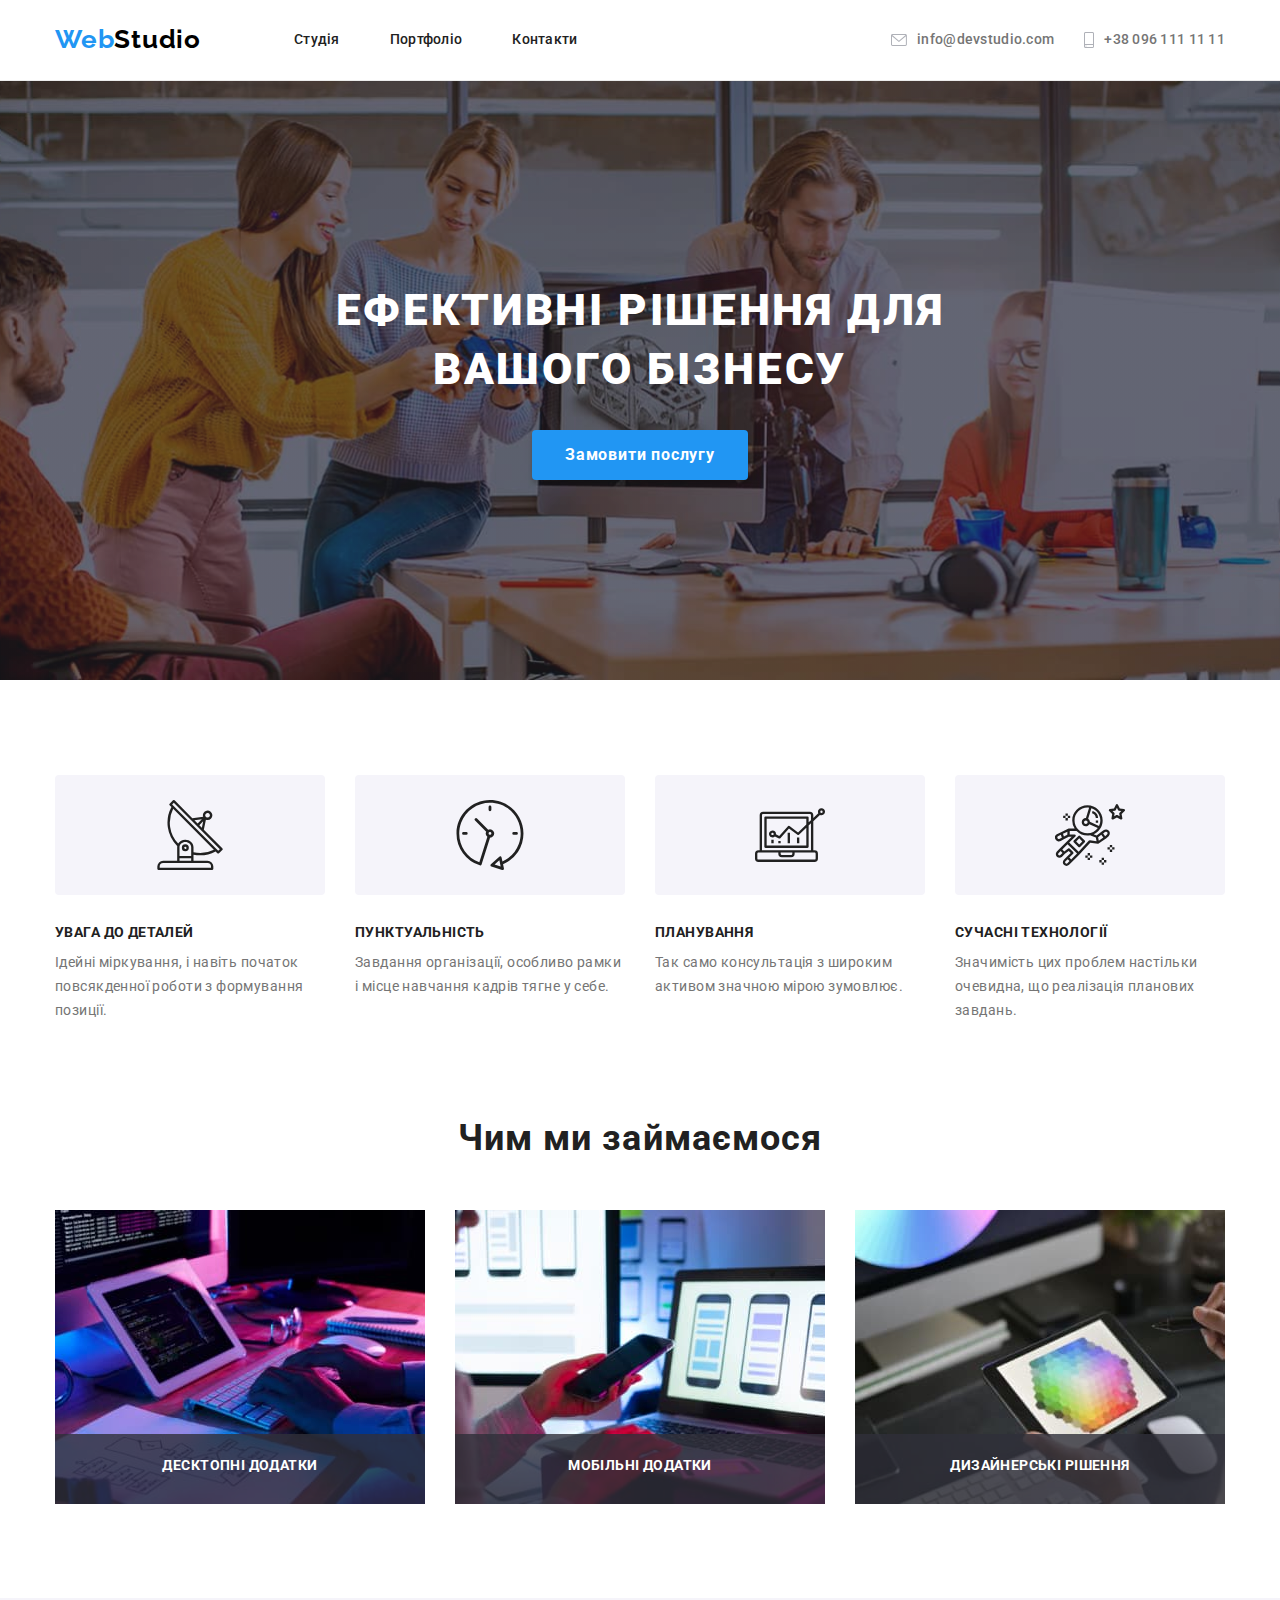
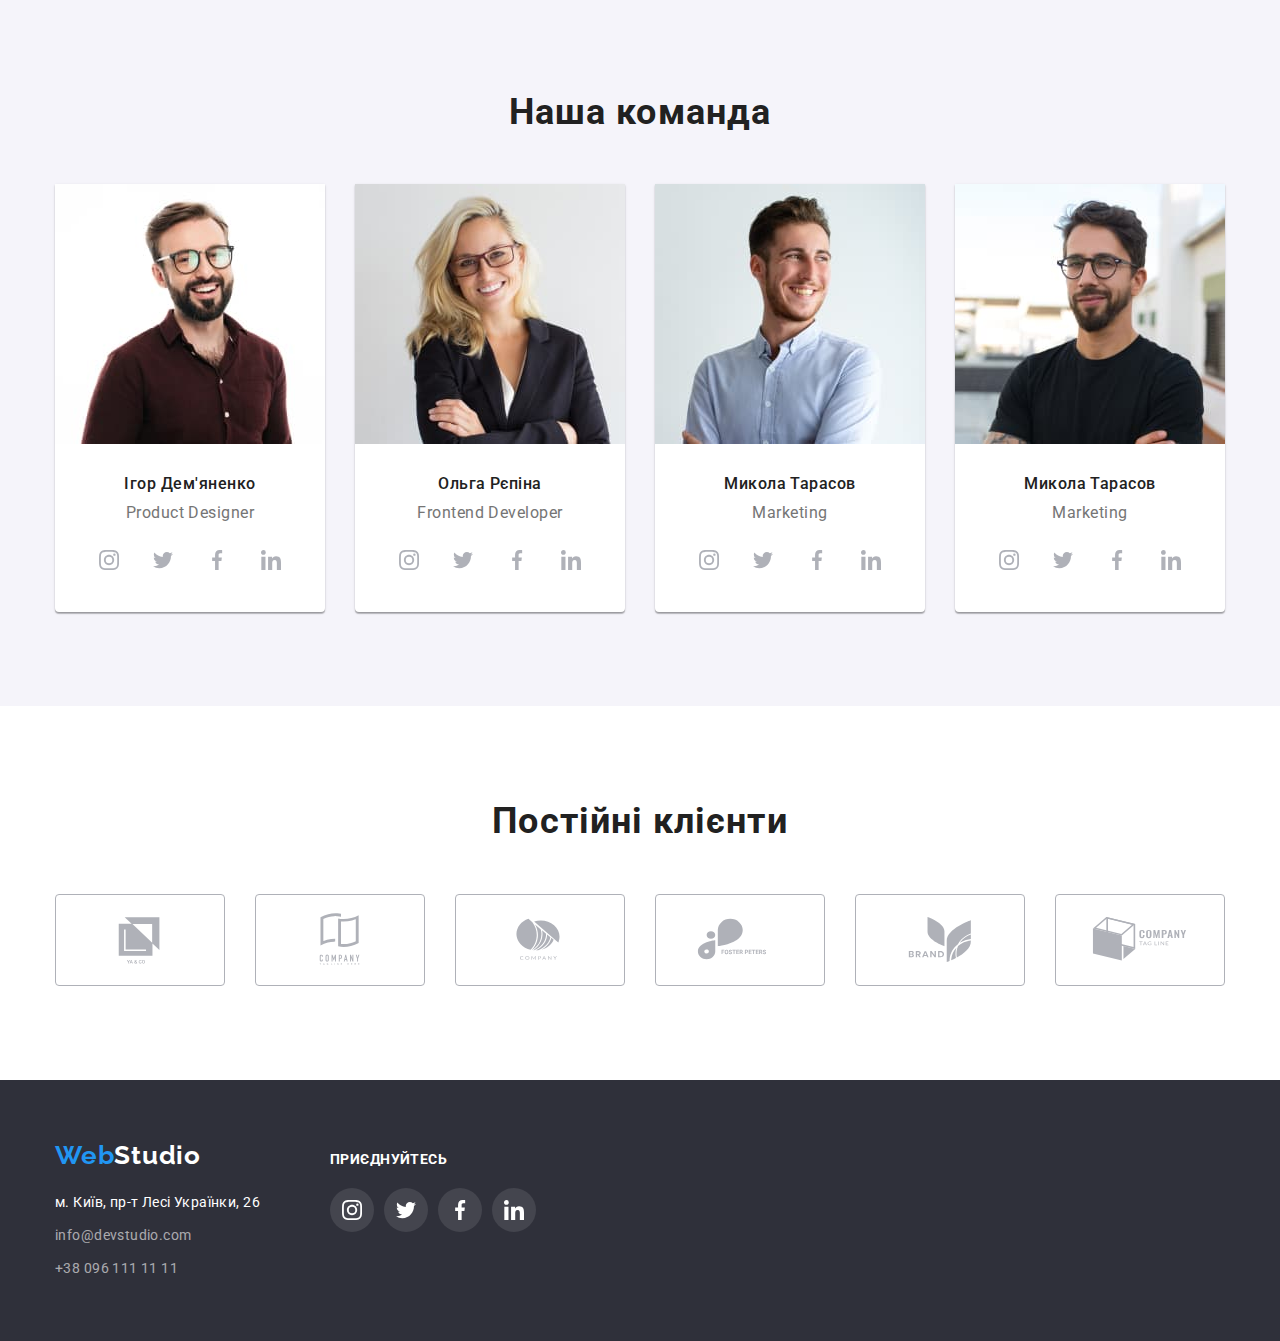
==== commit 446f8a8a: "Готово 2" ====
--- a/index.html
+++ b/index.html
@@ -39,23 +39,6 @@
           </ul>
         </nav>
         <ul class="auth-nav">
-          <!-- infa icon -->
-          <svg display="none">
-            <symbol id="icon-envelope-hover" viewBox="0 0 43 32">
-              <path
-                d="M38.667 0H4C1.794 0 0 1.794 0 4v24c0 2.206 1.794 4 4 4h34.667c2.206 0 4-1.794 4-4V4c0-2.206-1.794-4-4-4zm0 2.667c.181 0 .353.038.511.103L21.334 18.236 3.49 2.77a1.32 1.32 0 0 1 .511-.103h34.667zm0 26.666H4A1.334 1.334 0 0 1 2.667 28V5.587L20.46 21.008a1.335 1.335 0 0 0 1.748 0L40.001 5.587V28c0 .736-.598 1.333-1.333 1.333z"
-              />
-            </symbol>
-
-            <symbol id="icon-smartphone" viewBox="0 0 20 32">
-              <path
-                d="M17 0H3C1.346 0 0 1.346 0 3v26c0 1.654 1.346 3 3 3h14c1.654 0 3-1.346 3-3V3c0-1.654-1.346-3-3-3zM3 2h14a1 1 0 0 1 1 1v21H2V3a1 1 0 0 1 1-1zm14 28H3a1 1 0 0 1-1-1v-3h16v3a1 1 0 0 1-1 1z"
-              />
-              <path
-                d="M4.707 27.478c.391.365.391.956 0 1.321s-1.024.365-1.414 0c-.391-.365-.391-.956 0-1.321s1.024-.365 1.414 0z"
-              />
-            </symbol>
-          </svg>
           <!-- mailto -->
           <li class="item-block">
             <a href="mailto:info@devstudio.com" class="link">
@@ -98,55 +81,6 @@
       </div>
       <!-- Переваги (Benefits)-->
       <section class="benefits">
-        <!-- infa icoon -->
-        <svg display="none">
-          <symbol id="icon-antenna-1" viewBox="0 0 32 32">
-            <path
-              d="m30.773 22.098-8.443-8.505.937-4.615c.242.094.499.144.758.146h.006a2.159 2.159 0 1 0-2.008-1.435l-4.96.605L8.972.161a.534.534 0 0 0-.377-.16.532.532 0 0 0-.373.155L6.709 1.66a.534.534 0 0 0 0 .754l.814.826a14.943 14.943 0 0 0 2.519 17.663.513.513 0 0 0 .146.098c-.034.18-.051.364-.052.547v6.187h-6.4a2.67 2.67 0 0 0-2.667 2.667v1.067c0 .295.239.533.533.533h24.533a.533.533 0 0 0 .533-.533v-1.067a2.67 2.67 0 0 0-2.667-2.667h-6.4v-2.742a15.09 15.09 0 0 0 3.049.32 14.854 14.854 0 0 0 7.04-1.783l.818.823a.534.534 0 0 0 .377.16.532.532 0 0 0 .373-.155l1.513-1.504a.534.534 0 0 0 0-.754zM23.28 6.233a1.066 1.066 0 1 1 .752 1.822h-.003a1.067 1.067 0 0 1-.747-1.823h-.002zm-1.256 3.505-.598 2.946-1.175-1.182 1.774-1.763zm-.605-.902-1.92 1.909-1.485-1.493 3.405-.415zM24.004 28.8a1.6 1.6 0 0 1 1.6 1.6v.533H2.137V30.4a1.6 1.6 0 0 1 1.6-1.6h20.267zm-7.467-2.133v1.067h-5.333v-1.067h5.333zM11.204 25.6v-4.053c0-1.294 1.196-2.347 2.667-2.347s2.667 1.053 2.667 2.347V25.6h-5.333zm6.4-1.696v-2.357c0-1.882-1.675-3.413-3.733-3.413a3.8 3.8 0 0 0-3.281 1.786A13.87 13.87 0 0 1 8.311 4.033l18.602 18.708a13.818 13.818 0 0 1-9.309 1.163zm11.289-.684L7.836 2.039l.755-.752 7.935 7.98c.004 0 .006.007.01.01l13.115 13.191-.757.752z"
-            />
-            <path
-              fill="#2196F3"
-              d="M13.876 20.267h-.005a1.6 1.6 0 1 0-.004 3.2h.005a1.6 1.6 0 1 0 .004-3.2zm.373 1.978a.534.534 0 0 1-.752-.756.534.534 0 0 1 .373-.155.532.532 0 0 1 .373.911h.005z"
-            />
-          </symbol>
-
-          <symbol id="icon-clock-1" viewBox="0 0 32 32">
-            <path
-              d="M31.297 15.301C31.295 6.849 24.442-.002 15.989 0S.686 6.855.688 15.308a15.304 15.304 0 0 0 10.649 14.576.662.662 0 0 0 .529-.065.637.637 0 0 0 .283-.356l3.865-12.25a1.912 1.912 0 1 0-.84-3.635l-5.106-5.107a.637.637 0 0 0-.902.902l5.103 5.109a1.876 1.876 0 0 0 .536 2.309l-3.683 11.673C3.844 25.783.118 17.71 2.799 10.432S13.553-.572 20.831 2.109s11.004 10.754 8.323 18.032a14.042 14.042 0 0 1-7.462 7.973l-.398-1.874a.638.638 0 0 0-1.048-.344l-3.837 3.426a.637.637 0 0 0 .231 1.084l4.899 1.563a.638.638 0 0 0 .819-.74l-.391-1.839a15.255 15.255 0 0 0 9.329-14.089zm-15.305-.637a.638.638 0 1 1 0 1.277.638.638 0 0 1 0-1.277zm2.101 14.864 2.184-1.948.603 2.84-2.787-.892z"
-            />
-            <path
-              fill="#2196F3"
-              d="M15.354 3.185V4.46a.638.638 0 1 0 1.276 0V3.185a.638.638 0 0 0-1.276 0zM3.876 14.664a.638.638 0 0 0 0 1.276h1.275a.638.638 0 1 0 0-1.276H3.876zM28.108 15.939a.638.638 0 1 0 0-1.276h-1.275a.638.638 0 0 0 0 1.276h1.275z"
-            />
-          </symbol>
-
-          <symbol id="icon-diagram-1" viewBox="0 0 32 32">
-            <path
-              fill="#2196F3"
-              d="M14.926 14.965h1.066v4.798h-1.066v-4.797zM19.19 17.097h1.066v2.665H19.19v-2.665zM10.661 18.696h1.066v1.066h-1.066v-1.066zM7.463 18.163h1.066v1.599H7.463v-1.599z"
-            />
-            <path
-              d="M1.599 28.291h25.587a1.6 1.6 0 0 0 1.599-1.599V24.56a1.6 1.6 0 0 0-1.599-1.599h-.533V9.668L29.681 6.8a1.608 1.608 0 1 0-.746-.763L26.654 8.2V6.97a1.6 1.6 0 0 0-1.599-1.599H3.733A1.6 1.6 0 0 0 2.134 6.97v15.992h-.533a1.6 1.6 0 0 0-1.599 1.599v2.132a1.6 1.6 0 0 0 1.599 1.599zM30.384 4.837a.533.533 0 1 1 0 1.067.533.533 0 0 1 0-1.067zM3.198 6.969c0-.294.239-.533.533-.533h21.322c.294 0 .533.239.533.533v2.239l-1.066 1.013V8.035a.533.533 0 0 0-.533-.533H4.797a.533.533 0 0 0-.533.533v13.326c0 .294.239.533.533.533h19.19a.533.533 0 0 0 .533-.533v-9.674l1.066-1.01v12.284H3.198V6.969zm4.798 6.93a1.598 1.598 0 1 0 1.107 2.749l1.853.93a.532.532 0 0 0 .636-.123l3.939-4.431 3.872 2.901a.533.533 0 0 0 .686-.039l3.365-3.188v8.131H5.33V8.569h18.124v2.66l-3.771 3.572-3.904-2.927a.533.533 0 0 0-.718.072l-3.993 4.493-1.493-.746c.011-.064.018-.129.02-.193a1.6 1.6 0 0 0-1.599-1.599zm.533 1.599a.533.533 0 1 1-1.067 0 .533.533 0 0 1 1.067 0zm3.198 8.529h5.331v.533a.533.533 0 0 1-.533.533h-4.264a.533.533 0 0 1-.533-.533v-.533zm-10.661.533c0-.294.239-.533.533-.533h9.062v.533a1.6 1.6 0 0 0 1.599 1.599h4.264a1.6 1.6 0 0 0 1.599-1.599v-.533h9.062c.294 0 .533.239.533.533v2.132a.533.533 0 0 1-.533.533H1.598a.533.533 0 0 1-.533-.533V24.56z"
-            />
-          </symbol>
-
-          <symbol id="icon-astronaut-1" viewBox="0 0 32 32">
-            <path
-              fill="#2196F3"
-              d="M31.974 4.524a.534.534 0 0 0-.43-.363l-1.91-.278-.855-1.731c-.179-.365-.777-.365-.956 0l-.855 1.731-1.91.278a.535.535 0 0 0-.296.91l1.383 1.348-.326 1.903c-.034.2.048.402.212.522a.53.53 0 0 0 .562.04l1.709-.899 1.709.899a.536.536 0 0 0 .775-.563l-.326-1.903 1.383-1.348a.536.536 0 0 0 .135-.547zm-2.463 1.327a.534.534 0 0 0-.153.472l.191 1.114-1-.526a.533.533 0 0 0-.498 0l-1.001.526.191-1.114a.534.534 0 0 0-.153-.472l-.81-.789 1.119-.163a.532.532 0 0 0 .402-.292l.5-1.013.5 1.013a.535.535 0 0 0 .402.292l1.119.163-.809.789zM26.134 20.522h-1.067v1.067h1.067v-1.067zM26.134 22.656h-1.067v1.067h1.067v-1.067zM27.2 21.589h-1.067v1.067H27.2v-1.067zM25.067 21.589H24v1.067h1.067v-1.067zM22.4 26.389h-1.067v1.067H22.4v-1.067zM22.4 28.522h-1.067v1.067H22.4v-1.067zM23.467 27.456H22.4v1.067h1.067v-1.067zM21.333 27.456h-1.067v1.067h1.067v-1.067zM16 24.256h-1.067v1.067H16v-1.067zM16 26.389h-1.067v1.067H16v-1.067zM17.067 25.322H16v1.067h1.067v-1.067zM14.933 25.322h-1.067v1.067h1.067v-1.067zM5.867 6.122H4.8v1.067h1.067V6.122zM5.867 8.255H4.8v1.067h1.067V8.255z"
-            />
-            <path
-              fill="#2196F3"
-              d="M6.933 7.189H5.866v1.067h1.067V7.189zM4.8 7.189H3.733v1.067H4.8V7.189z"
-            />
-            <path
-              d="M24.715 14.159a1.775 1.775 0 0 0-1.188-.705 1.778 1.778 0 0 0-1.34.352l-1.252.96-1.898 1.417-1.358-.541c2.421-1.086 4.114-3.508 4.114-6.32 0-3.823-3.123-6.933-6.961-6.933s-6.961 3.11-6.961 6.933a6.86 6.86 0 0 0 1.12 3.758l-2.764-.024h-.005c-.009 0-.015.004-.023.005a.515.515 0 0 0-.155.031l-.038.013c-.006.003-.013.003-.019.006l-3.233 1.596-.001.001-1.893.911a.397.397 0 0 0-.063.035 1.779 1.779 0 0 0-.598 2.295c.22.429.595.745 1.056.889a1.776 1.776 0 0 0 1.378-.128l1.388-.738 2.264-1.169 1.357-.008L2.2 22.211l-.002.001-1.339 1.333c-.316.315-.49.732-.49 1.178s.174.863.49 1.179c.325.323.752.485 1.179.485s.854-.162 1.18-.485l1.314-1.309 1.741-1.3.901.897-1.762 1.754-.002.001-1.339 1.333c-.316.315-.49.732-.49 1.178s.174.863.49 1.179c.325.323.753.485 1.18.485s.855-.162 1.18-.485l3.482-3.467.001-.002 1.01-1-.004-.004c.006-.006.015-.009.022-.015l5.166-5.658 3.471.494a.52.52 0 0 0 .262-.033c.018-.006.033-.015.05-.023.019-.01.039-.015.058-.027l3.213-2.133c.012-.008.018-.021.029-.029.013-.01.029-.014.041-.026l1.271-1.191c.662-.62.753-1.635.212-2.362zM2.13 17.77a.714.714 0 0 1-.558.052.717.717 0 0 1-.213-1.26l1.314-.632.449 1.312-.992.528zm3.498-1.828-1.548.8-.439-1.283 2.027-1.001-.04 1.484zm15.099-6.62a5.79 5.79 0 0 1-.599 2.559l-4.181-1.899a1.863 1.863 0 0 0-.788-1.388l1.464-4.86c2.378.756 4.105 2.974 4.105 5.588zm-11.789 0c0-3.235 2.644-5.867 5.894-5.867.253 0 .5.021.745.052l-1.432 4.754c-.019-.001-.037-.006-.057-.006-1.033 0-1.873.837-1.873 1.867s.84 1.867 1.873 1.867c.694 0 1.294-.383 1.618-.945l3.862 1.755a5.894 5.894 0 0 1-4.737 2.39c-3.25 0-5.894-2.632-5.894-5.867zm5.956.8c0 .441-.362.8-.806.8s-.806-.359-.806-.8c0-.441.362-.8.806-.8s.806.359.806.8zM2.465 25.146a.608.608 0 0 1-.854.001.592.592 0 0 1 0-.844l.962-.958.851.848-.959.955zm3.214 3.734a.608.608 0 0 1-.855.001.592.592 0 0 1 0-.844l.963-.959.852.848-.96.955zm3.481-3.469-.002.001-1.765 1.76-.852-.848 1.763-1.755.002-.001c.04-.04.065-.088.09-.135.007-.014.02-.026.026-.04.017-.041.019-.085.026-.129.003-.025.014-.047.014-.073 0-.036-.013-.07-.02-.106-.006-.032-.006-.065-.019-.095a.55.55 0 0 0-.091-.138c-.01-.012-.014-.027-.025-.038h-.001l-.001-.002-1.607-1.6c-.017-.017-.039-.024-.058-.038a.507.507 0 0 0-.087-.058.515.515 0 0 0-.093-.033.507.507 0 0 0-.103-.02.5.5 0 0 0-.095.005.53.53 0 0 0-.104.02.477.477 0 0 0-.094.045c-.02.011-.042.015-.061.029L4.23 23.486l-.901-.897 2.399-2.386 4.361 4.289-.928.919zm6.819-7.017c-.015-.002-.03.004-.045.003a.556.556 0 0 0-.3.075.492.492 0 0 0-.083.061c-.013.011-.028.017-.04.029l-4.698 5.146-4.328-4.257 2.833-2.818a.534.534 0 0 0-.379-.911v-.001l-2.219.013.028-1.607 3.104.027a6.947 6.947 0 0 0 4.981 2.101c.437 0 .864-.045 1.279-.123.04.032.079.065.13.085l2.41.96.331 1.644-3.003-.427zm4.041.178-.313-1.558 1.446-1.08.947 1.257-2.08 1.381zm3.754-2.831-.838.785-.931-1.236.831-.637a.735.735 0 0 1 .543-.143.718.718 0 0 1 .48.284.713.713 0 0 1-.085.947z"
-            />
-            <path
-              d="m13.602 18.544-2.143-2.133a.534.534 0 0 0-.753 0l-2.142 2.133a.537.537 0 0 0 0 .756l2.142 2.133a.536.536 0 0 0 .753 0l2.143-2.133a.535.535 0 0 0 0-.756zm-2.519 1.759-1.387-1.381 1.387-1.381 1.387 1.381-1.387 1.381zM17.164 5.071l-.258 1.036c.071.018 1.738.452 1.738 2.149h1.067c0-2.017-1.666-2.965-2.547-3.185zM19.711 9.322h-1.067v1.067h1.067V9.322z"
-            />
-          </symbol>
-        </svg>
         <h2 class="our-advantages">Наші переваги</h2>
         <div class="benefits-container">
           <ul class="card-set">
@@ -246,36 +180,6 @@
       </section>
       <!-- Наша команда-->
       <section class="team">
-        <!-- infa icon -->
-        <svg display="none">
-          <!-- instagram -->
-          <symbol id="icon-instagram-2" viewBox="0 0 32 32">
-            <path
-              d="M31.969 9.408c-.075-1.7-.35-2.869-.744-3.882a7.806 7.806 0 0 0-1.851-2.838A7.867 7.867 0 0 0 26.542.844C25.523.45 24.36.175 22.66.1 20.947.019 20.403 0 16.059 0s-4.888.019-6.595.094c-1.7.075-2.869.35-3.882.744a7.803 7.803 0 0 0-2.838 1.85A7.867 7.867 0 0 0 .9 5.52C.506 6.539.231 7.702.156 9.402c-.081 1.713-.1 2.257-.1 6.601s.019 4.888.094 6.595c.075 1.7.35 2.869.744 3.882a7.895 7.895 0 0 0 1.85 2.838 7.867 7.867 0 0 0 2.832 1.844c1.019.394 2.182.669 3.882.744 1.706.075 2.25.094 6.595.094s4.888-.019 6.595-.094c1.7-.075 2.869-.35 3.882-.744a8.184 8.184 0 0 0 4.682-4.682c.394-1.019.669-2.182.744-3.882.075-1.707.094-2.251.094-6.595s-.006-4.888-.081-6.595zm-2.882 13.065c-.069 1.563-.331 2.407-.55 2.969a5.31 5.31 0 0 1-3.038 3.038c-.563.219-1.413.481-2.969.55-1.688.075-2.194.094-6.464.094s-4.782-.019-6.464-.094c-1.563-.069-2.407-.331-2.969-.55a4.926 4.926 0 0 1-1.838-1.194 4.974 4.974 0 0 1-1.194-1.838c-.219-.563-.481-1.413-.55-2.969-.075-1.688-.094-2.194-.094-6.464s.019-4.782.094-6.464c.069-1.563.331-2.407.55-2.969a4.868 4.868 0 0 1 1.2-1.838A4.974 4.974 0 0 1 6.639 3.55c.563-.219 1.413-.481 2.969-.55 1.688-.075 2.194-.094 6.464-.094 4.276 0 4.782.019 6.464.094 1.563.069 2.407.331 2.969.55a4.914 4.914 0 0 1 1.838 1.194 4.974 4.974 0 0 1 1.194 1.838c.219.563.481 1.413.55 2.969.075 1.688.094 2.194.094 6.464s-.019 4.77-.094 6.458z"
-            />
-            <path
-              d="M16.059 7.783c-4.538 0-8.22 3.682-8.22 8.22s3.682 8.22 8.22 8.22c4.539 0 8.22-3.682 8.22-8.22s-3.682-8.22-8.22-8.22zm0 13.552a5.333 5.333 0 0 1 0-10.664 5.333 5.333 0 0 1 0 10.664zM26.524 7.458a1.919 1.919 0 1 1-3.838 0 1.919 1.919 0 0 1 3.838 0z"
-            />
-          </symbol>
-          <!-- twitter -->
-          <symbol id="icon-twitter-1" viewBox="0 0 32 32">
-            <path
-              d="M32 6.078c-1.19.522-2.458.868-3.78 1.036a6.523 6.523 0 0 0 2.886-3.626 13.11 13.11 0 0 1-4.16 1.588A6.574 6.574 0 0 0 22.154 3c-3.632 0-6.556 2.948-6.556 6.562 0 .52.044 1.02.152 1.496-5.454-.266-10.28-2.88-13.522-6.862a6.605 6.605 0 0 0-.898 3.316 6.57 6.57 0 0 0 2.914 5.452 6.479 6.479 0 0 1-2.964-.808v.072c0 3.188 2.274 5.836 5.256 6.446a6.548 6.548 0 0 1-1.72.216 5.8 5.8 0 0 1-1.242-.112c.85 2.598 3.262 4.508 6.13 4.57a13.182 13.182 0 0 1-8.134 2.798c-.538 0-1.054-.024-1.57-.09A18.469 18.469 0 0 0 10.064 29c12.072 0 18.672-10 18.672-18.668 0-.29-.01-.57-.024-.848A13.087 13.087 0 0 0 32 6.078z"
-            />
-          </symbol>
-          <!-- facebook -->
-          <symbol id="icon-facebook-1" viewBox="0 0 32 32">
-            <path
-              d="M21.329 5.313h2.921V.225C23.746.156 22.013 0 19.994 0c-4.212 0-7.097 2.649-7.097 7.519V12H8.249v5.688h4.648V32h5.699V17.689h4.46l.708-5.688h-5.169V8.082c.001-1.644.444-2.769 2.735-2.769z"
-            />
-          </symbol>
-          <!-- linkedin -->
-          <symbol id="icon-linkedin-1" viewBox="0 0 32 32">
-            <path
-              d="M31.992 32v-.001H32V20.263c0-5.741-1.236-10.164-7.948-10.164-3.227 0-5.392 1.771-6.276 3.449h-.093v-2.913h-6.364v21.364h6.627V21.42c0-2.785.528-5.479 3.977-5.479 3.399 0 3.449 3.179 3.449 5.657v10.401h6.62zM.528 10.636h6.635V32H.528V10.636zM3.843 0C1.722 0 0 1.721 0 3.843s1.721 3.879 3.843 3.879c2.121 0 3.843-1.757 3.843-3.879A3.846 3.846 0 0 0 3.843 0z"
-            />
-          </symbol>
-        </svg>
         <!-- team -->
         <div class="team-container">
           <h3 class="title-team">Наша команда</h3>
@@ -478,54 +382,6 @@
       <!-- Постійні клієнти Regular customers -->
       <section class="services">
         <!-- infa icon -->
-        <svg display="none">
-          <symbol id="icon-Logo-1" viewBox="0 0 57 32">
-            <path
-              d="M26.727 3.165h-.073a7.542 7.542 0 0 0-.336-.012h-.243c-.212 0-.428.005-.642.016a.4.4 0 0 0-.049 0c-1.944.11-3.848.596-5.609 1.431l-.231.111V16.52l.54-.183a20.64 20.64 0 0 1 1.5-.445 18.34 18.34 0 0 1 4.317-.574v1.551c-.193.001-.38.007-.568.016h-.045a17.207 17.207 0 0 0-3.322.51 16.858 16.858 0 0 0-3.957 1.542V3.792a15.847 15.847 0 0 1 4.151-1.688c1.278-.33 2.593-.5 3.913-.504h.228c.273.007.538.019.788.038.658.046 1.31.15 1.95.311v1.527a12.05 12.05 0 0 0-1.889-.285l-.039-.003c-.132-.011-.263-.022-.386-.022zm2.688 1.561c.339.026.689.038 1.044.038a16.75 16.75 0 0 0 4.114-.528 16.958 16.958 0 0 0 3.956-1.543v14.875a15.88 15.88 0 0 1-4.153 1.688 15.948 15.948 0 0 1-3.913.503c-1 .008-1.997-.11-2.968-.35V4.438c.229.053.465.102.706.142.394.066.81.115 1.214.145zm7.57.115-.54.182c-.497.167-.997.316-1.5.449a18.23 18.23 0 0 1-4.483.575c-.352 0-.676-.01-.989-.03l-.43-.028v12.148l.37.033c.343.03.696.045 1.052.045a14.364 14.364 0 0 0 3.531-.457c.95-.238 1.874-.57 2.759-.991l.231-.111V4.843zM19.06 24.113a.788.788 0 0 0-.6-.243.895.895 0 0 0-.347.065.778.778 0 0 0-.444.449.893.893 0 0 0-.062.335v2.023a.94.94 0 0 0 .08.415.718.718 0 0 0 .48.415c.098.028.2.042.302.042a.855.855 0 0 0 .838-.851v-.226h-.529v.18a.458.458 0 0 1-.031.18.315.315 0 0 1-.077.114.38.38 0 0 1-.222.077.266.266 0 0 1-.249-.109.479.479 0 0 1-.07-.271v-1.887a.643.643 0 0 1 .065-.302c.027-.043.066-.077.112-.098s.097-.03.147-.024a.28.28 0 0 1 .236.114c.059.078.09.173.088.271v.175h.524v-.206a.953.953 0 0 0-.242-.639zM22.202 24.09a.92.92 0 0 0-1.197 0 .82.82 0 0 0-.205.283.959.959 0 0 0-.077.392v1.941a.932.932 0 0 0 .077.397.791.791 0 0 0 .205.271.837.837 0 0 0 .279.171.897.897 0 0 0 .918-.171.849.849 0 0 0 .2-.271.934.934 0 0 0 .077-.397v-1.941a.943.943 0 0 0-.077-.392.867.867 0 0 0-.2-.283zm-.247 2.616a.355.355 0 0 1-.105.28.386.386 0 0 1-.498 0 .352.352 0 0 1-.105-.28v-1.941a.355.355 0 0 1 .105-.28.386.386 0 0 1 .498 0 .352.352 0 0 1 .105.28v1.941zM26.329 27.573v-3.674h-.509l-.668 1.945h-.009l-.673-1.945h-.503v3.674h.525v-2.235h.009l.514 1.58h.262l.518-1.58h.009v2.235h.525zM29.311 24.157a.727.727 0 0 0-.297-.201 1.168 1.168 0 0 0-.38-.057h-.78v3.674h.523v-1.435h.27a.964.964 0 0 0 .472-.1.759.759 0 0 0 .287-.281.875.875 0 0 0 .12-.32c.021-.138.03-.278.028-.418a2.107 2.107 0 0 0-.051-.525.785.785 0 0 0-.193-.338zm-.27 1.12a.45.45 0 0 1-.049.191.296.296 0 0 1-.135.129.538.538 0 0 1-.247.046h-.239v-1.249h.27a.506.506 0 0 1 .236.046.3.3 0 0 1 .123.136.537.537 0 0 1 .046.205v.244c0 .085.005.174 0 .252h-.005zM31.791 23.899h-.429l-.809 3.674h.523l.154-.789h.714l.154.789h.524l-.83-3.674zm-.483 2.384.258-1.332h.009l.256 1.332h-.524zM35.173 26.112h-.009l-.791-2.213h-.503v3.674h.523v-2.209h.011l.8 2.209h.492v-3.674h-.523v2.213zM38.372 23.899l-.421 1.461h-.011l-.421-1.461h-.554l.719 2.121v1.553h.524V26.02l.719-2.121h-.554zM17.6 28.61h.252v.708h.171v-.708h.251v-.145h-.675v.145zM19.721 28.465l-.331.853h.182l.07-.194h.34l.073.194h.186l-.339-.853h-.182zm-.027.516.116-.316.116.316h-.232zM21.818 29.004h.197v.11a.332.332 0 0 1-.202.072c-.034.002-.069-.004-.1-.019s-.059-.036-.081-.063a.352.352 0 0 1-.063-.222c0-.19.082-.285.246-.285.043-.004.086.007.121.032s.061.062.072.104l.169-.033c-.036-.167-.156-.251-.362-.251a.426.426 0 0 0-.298.11.413.413 0 0 0-.122.328.465.465 0 0 0 .109.32.408.408 0 0 0 .324.125.511.511 0 0 0 .362-.136v-.336h-.37v.144zM23.959 28.465h-.173v.853h.598v-.145h-.425v-.708zM25.769 28.465h-.173v.853h.173v-.853zM27.539 29.035l-.349-.57h-.167v.853h.161v-.557l.343.557h.171v-.853h-.158v.57zM29.14 28.943h.425v-.145h-.425v-.187h.457v-.145h-.63v.853h.648v-.145h-.475v-.231zM33.02 28.802h-.336v-.336h-.171v.853h.171v-.373h.336v.373h.171v-.853h-.171v.336zM34.629 28.943h.426v-.145h-.426v-.187h.459v-.145h-.63v.853h.646v-.145h-.475v-.231zM36.812 28.943c.148-.023.224-.102.224-.237a.203.203 0 0 0-.084-.189.479.479 0 0 0-.25-.05h-.362v.853h.171v-.357h.034a.231.231 0 0 1 .107.019.181.181 0 0 1 .061.062l.186.271h.205L37 29.148a.6.6 0 0 0-.189-.205zm-.172-.118h-.127v-.214h.135a.445.445 0 0 1 .174.02c.012.011.022.025.029.04a.116.116 0 0 1-.004.097.114.114 0 0 1-.032.037.486.486 0 0 1-.174.02zM38.458 28.943h.425v-.145h-.425v-.187h.459v-.145h-.631v.853h.648v-.145h-.475v-.231z"
-            />
-          </symbol>
-          <symbol id="icon-Logo-2" viewBox="0 0 57 32">
-            <path
-              d="M19.417 26.187c.008 0 .017.002.025.005s.015.007.02.013l.116.111a.955.955 0 0 1-.327.211 1.299 1.299 0 0 1-.464.076 1.213 1.213 0 0 1-.436-.071.942.942 0 0 1-.329-.2.878.878 0 0 1-.212-.308 1.02 1.02 0 0 1-.074-.396.91.91 0 0 1 .305-.705 1.06 1.06 0 0 1 .349-.201c.143-.048.296-.072.449-.071.143-.003.285.019.417.064.115.043.221.104.313.178l-.097.119a.085.085 0 0 1-.025.021.066.066 0 0 1-.039.009.086.086 0 0 1-.042-.013l-.052-.032-.073-.04a.818.818 0 0 0-.229-.071 1.11 1.11 0 0 0-.173-.013.952.952 0 0 0-.323.053.683.683 0 0 0-.417.387.81.81 0 0 0-.06.313.795.795 0 0 0 .06.318.68.68 0 0 0 .402.383.867.867 0 0 0 .3.05c.059.001.119-.003.177-.01a.69.69 0 0 0 .384-.163.09.09 0 0 1 .055-.02zM22.776 25.629a.974.974 0 0 1-.078.393c-.047.114-.122.218-.219.305s-.214.155-.344.2a1.42 1.42 0 0 1-.884 0 1.027 1.027 0 0 1-.342-.201.904.904 0 0 1-.221-.308 1.022 1.022 0 0 1 0-.787.94.94 0 0 1 .221-.31c.097-.084.214-.15.342-.193.284-.096.6-.096.884 0 .129.046.246.114.343.201a.914.914 0 0 1 .298.699zm-.306 0a.84.84 0 0 0-.055-.316.653.653 0 0 0-.402-.385 1.025 1.025 0 0 0-.643 0 .683.683 0 0 0-.246.149.63.63 0 0 0-.157.236.927.927 0 0 0 0 .632.643.643 0 0 0 .403.384c.207.067.435.067.643 0a.698.698 0 0 0 .246-.148.662.662 0 0 0 .156-.236.82.82 0 0 0 .055-.316zM25.067 25.96l.03.071.033-.071a.68.68 0 0 1 .038-.07l.743-1.174c.015-.02.028-.033.042-.037a.207.207 0 0 1 .061-.006h.22v1.909h-.26V25.119a.726.726 0 0 1 0-.066l-.747 1.19c-.009.018-.025.033-.044.043s-.041.016-.064.016h-.042c-.023 0-.045-.005-.064-.016s-.034-.026-.044-.044l-.769-1.198v1.533h-.252v-1.905h.22a.207.207 0 0 1 .061.006.087.087 0 0 1 .041.037l.759 1.175a.418.418 0 0 1 .038.068zM27.864 25.865v.715h-.291v-1.906h.649c.122-.002.244.012.362.042a.724.724 0 0 1 .256.119.492.492 0 0 1 .145.187.576.576 0 0 1 .049.244.54.54 0 0 1-.211.435.752.752 0 0 1-.257.126 1.25 1.25 0 0 1-.35.044l-.352-.005zm0-.205h.352a.808.808 0 0 0 .225-.029.52.52 0 0 0 .163-.082.358.358 0 0 0 .134-.286c.003-.053-.007-.106-.029-.155s-.057-.094-.102-.13a.624.624 0 0 0-.391-.102h-.352v.786zM31.772 26.583h-.23a.109.109 0 0 1-.064-.018.123.123 0 0 1-.038-.044l-.198-.461h-.993l-.205.461a.107.107 0 0 1-.101.062h-.23l.872-1.909h.302l.884 1.909zm-1.439-.709h.82l-.346-.777a1.276 1.276 0 0 1-.065-.179l-.034.1a.98.98 0 0 1-.032.081l-.343.776zM33.029 24.682c.017.008.032.02.044.034l1.272 1.439V24.673h.26v1.909h-.145a.136.136 0 0 1-.06-.011.165.165 0 0 1-.047-.035l-1.271-1.438a.726.726 0 0 1 0 .066v1.419h-.26v-1.909h.154a.15.15 0 0 1 .052.009zM36.748 25.823v.758h-.291v-.758l-.804-1.15h.26a.114.114 0 0 1 .063.016.159.159 0 0 1 .039.043l.503.742a.717.717 0 0 1 .088.169l.038-.082a.745.745 0 0 1 .049-.087l.496-.747a.18.18 0 0 1 .038-.04.098.098 0 0 1 .063-.019h.263l-.806 1.155zM24.923 21.47c.127.014.255.025.384.035 1.962-.763 3.622-2.011 4.772-3.588s1.74-3.415 1.695-5.282l-2.162-1.879c.44 1.988.234 4.043-.594 5.935s-2.245 3.547-4.094 4.779z"
-            />
-            <path
-              d="m24.151 21.383.058.01c1.975-1.228 3.482-2.942 4.323-4.921s.981-4.133.4-6.181l-3.08-2.676c1.246 2.2 1.747 4.661 1.446 7.098s-1.393 4.75-3.147 6.67zM34.596 14.841c-.523 2.052-1.794 3.902-3.624 5.276-.534.404-1.111.763-1.722 1.074 1.49-.38 2.859-1.053 4.003-1.966s2.03-2.042 2.592-3.3l-1.249-1.084z"
-            />
-            <path
-              d="m34.106 14.539-1.778-1.545c-.034 1.762-.61 3.483-1.669 4.986s-2.562 2.731-4.352 3.559h.009c.399 0 .798-.021 1.194-.062 1.673-.593 3.151-1.537 4.303-2.748s1.94-2.65 2.295-4.189zM24.409 6.486 22.287 4.64c-1.897.637-3.528 1.756-4.68 3.212s-1.772 3.179-1.778 4.946c.007 1.952.763 3.846 2.149 5.383s3.322 2.628 5.501 3.101c1.946-2.06 3.085-4.605 3.252-7.266s-.647-5.299-2.323-7.53zM39.008 14.255c-.008-2.316-1.07-4.535-2.955-6.173s-4.439-2.561-7.105-2.567a11.3 11.3 0 0 0-3.602.582l12.99 11.286a7.647 7.647 0 0 0 .672-3.128z"
-            />
-          </symbol>
-          <symbol id="icon-Logo-3" viewBox="0 0 57 32">
-            <path
-              d="M12.878 11.255h-.002c-1.279 0-2.316.921-2.316 2.058v.001c0 1.137 1.037 2.058 2.316 2.058h.002c1.279 0 2.316-.921 2.316-2.058v-.001c0-1.137-1.037-2.058-2.316-2.058zM29.971 10.597c-.004-1.579-.711-3.092-1.967-4.208s-2.958-1.745-4.735-1.749c-1.777.003-3.48.631-4.737 1.748s-1.964 2.63-1.968 4.209v8.706s13.405-1.327 13.406-8.704v-.001zM5.867 22.16c.003 1.098.496 2.151 1.369 2.928s2.058 1.215 3.294 1.218c1.236-.003 2.42-.441 3.294-1.218s1.366-1.829 1.37-2.927v-6.057s-9.327.924-9.327 6.056zm4.663 1.085c-.242 0-.478-.064-.678-.183s-.357-.289-.45-.487c-.092-.198-.117-.417-.069-.627s.163-.404.334-.556c.171-.152.388-.255.625-.297s.482-.02.706.062c.223.082.414.221.548.4s.206.388.206.603c.001.143-.031.284-.092.417s-.151.252-.264.353c-.114.101-.248.182-.397.236s-.308.083-.468.083v-.004zM19.956 22.647h-.9v.93h-.469v-2.275h1.481v.38h-1.012v.588h.9v.378zm2.253-.156c0 .224-.04.42-.119.589a.893.893 0 0 1-.847.528c-.189 0-.357-.045-.505-.136s-.262-.22-.344-.387a1.344 1.344 0 0 1-.123-.581v-.112c0-.224.04-.421.12-.591a.895.895 0 0 1 .848-.529c.189 0 .358.046.505.137a.888.888 0 0 1 .342.392c.081.17.122.366.122.589v.102zm-.475-.103c0-.238-.043-.42-.128-.544s-.207-.186-.366-.186a.416.416 0 0 0-.364.184c-.085.122-.129.301-.13.538v.111c0 .232.043.412.128.541s.208.192.369.192a.415.415 0 0 0 .363-.184c.084-.124.127-.304.128-.541v-.111zm1.996.592a.237.237 0 0 0-.094-.203 1.203 1.203 0 0 0-.337-.15 2.418 2.418 0 0 1-.386-.156c-.258-.14-.387-.328-.387-.564 0-.123.034-.232.103-.328a.688.688 0 0 1 .298-.227c.13-.054.276-.081.438-.081.163 0 .307.03.434.089a.662.662 0 0 1 .401.614h-.469c0-.104-.033-.185-.098-.242s-.158-.087-.277-.087a.426.426 0 0 0-.267.073.225.225 0 0 0-.095.191c0 .074.037.136.111.186.075.05.185.097.33.141.267.08.461.18.583.298s.183.267.183.444a.55.55 0 0 1-.223.464c-.149.111-.349.167-.602.167-.175 0-.334-.032-.478-.095-.144-.065-.254-.153-.33-.264s-.113-.241-.113-.388h.47c0 .251.15.377.45.377a.442.442 0 0 0 .261-.067.222.222 0 0 0 .094-.191zm2.501-1.298h-.697v1.895h-.469v-1.895h-.687v-.38h1.853v.38zm1.638.909h-.9v.609h1.056v.377H26.5v-2.275h1.522v.38h-1.053v.542h.9v.367zm1.273.153h-.373v.833H28.3v-2.275h.845c.269 0 .476.06.622.18s.219.289.219.508a.697.697 0 0 1-.102.389.689.689 0 0 1-.305.247l.492.93v.022h-.503l-.427-.833zm-.373-.379h.378c.118 0 .209-.03.273-.089a.321.321 0 0 0 .097-.248.343.343 0 0 0-.092-.253c-.06-.061-.154-.092-.28-.092h-.377v.683zm2.84.41v.802h-.469v-2.275h.887c.171 0 .321.031.45.094a.703.703 0 0 1 .405.659.655.655 0 0 1-.23.528c-.152.128-.363.192-.633.192h-.411zm0-.379h.419c.124 0 .218-.029.283-.088.066-.058.098-.142.098-.25 0-.111-.033-.202-.098-.27s-.156-.104-.272-.106h-.43v.714zm2.966.195h-.9v.609h1.056v.377h-1.525v-2.275h1.522v.38h-1.053v.542h.9v.367zm2.175-.909h-.697v1.895h-.469v-1.895h-.688v-.38h1.853v.38zm1.637.909h-.9v.609h1.056v.377h-1.525v-2.275h1.522v.38h-1.053v.542h.9v.367zm1.274.153h-.373v.833h-.469v-2.275h.845c.269 0 .476.06.622.18s.219.289.219.508a.697.697 0 0 1-.102.389.689.689 0 0 1-.305.247l.492.93v.022h-.503l-.427-.833zm-.374-.379h.378c.118 0 .209-.03.273-.089a.321.321 0 0 0 .097-.248.343.343 0 0 0-.092-.253c-.06-.061-.154-.092-.28-.092h-.377v.683zm2.755.615a.237.237 0 0 0-.094-.203 1.203 1.203 0 0 0-.337-.15 2.418 2.418 0 0 1-.386-.156c-.258-.14-.388-.328-.388-.564 0-.123.034-.232.103-.328a.688.688 0 0 1 .298-.227c.13-.054.276-.081.438-.081.163 0 .307.03.434.089a.675.675 0 0 1 .295.248.646.646 0 0 1 .106.366h-.469c0-.104-.033-.185-.098-.242s-.158-.087-.277-.087a.426.426 0 0 0-.267.073.225.225 0 0 0-.095.191c0 .074.037.136.111.186.075.05.185.097.33.141.267.08.461.18.583.298s.183.267.183.444a.548.548 0 0 1-.223.464c-.149.111-.349.167-.602.167-.175 0-.334-.032-.478-.095a.773.773 0 0 1-.33-.264.678.678 0 0 1-.112-.388h.47c0 .251.15.377.45.377a.442.442 0 0 0 .261-.067.222.222 0 0 0 .094-.191z"
-            />
-          </symbol>
-          <symbol id="icon-Logo-4" viewBox="0 0 57 32">
-            <path
-              d="M14.27 23.859c.13.147.199.332.196.521.007.123-.017.247-.07.361s-.132.216-.233.297c-.252.175-.565.26-.881.24h-1.549v-3.302h1.517c.299-.018.596.059.84.219.098.075.176.17.227.277s.074.224.068.341a.725.725 0 0 1-.176.505.839.839 0 0 1-.462.258.897.897 0 0 1 .523.282zm-1.816-.499h.648a.653.653 0 0 0 .412-.11c.049-.04.087-.09.111-.146s.034-.116.028-.176c.005-.06-.005-.12-.029-.175s-.061-.106-.108-.147a.665.665 0 0 0-.425-.111h-.638v.866zm1.124 1.267c.052-.041.093-.093.12-.151s.038-.121.034-.184c.004-.064-.008-.127-.035-.186s-.069-.111-.121-.153a.714.714 0 0 0-.44-.119h-.68v.908h.689a.732.732 0 0 0 .435-.114zM17.371 25.278l-.844-1.291h-.317v1.291h-.726v-3.302h1.374c.346-.022.689.078.957.281.192.179.308.415.327.666s-.061.499-.224.7c-.17.178-.401.296-.655.336l.898 1.32h-.789zm-1.161-1.74h.594c.412 0 .618-.167.618-.5a.458.458 0 0 0-.151-.371.687.687 0 0 0-.467-.134h-.601l.007 1.005zM21.339 24.614h-1.446l-.255.665h-.761l1.328-3.265h.823l1.323 3.265h-.761l-.25-.665zm-.194-.5-.529-1.394-.529 1.394h1.057zM26.305 25.278h-.721l-1.616-2.245v2.245h-.719v-3.302h.719l1.616 2.258v-2.258h.721v3.302zM30.417 24.488a1.501 1.501 0 0 1-.652.582 2.282 2.282 0 0 1-1.013.208h-1.283v-3.302h1.283c.351-.008.698.061 1.013.203.276.127.503.328.652.576a1.78 1.78 0 0 1 0 1.732zm-.824-.079c.206-.219.319-.499.319-.788s-.113-.569-.319-.788a1.326 1.326 0 0 0-.902-.281h-.5v2.137h.5c.329.019.654-.082.902-.281zM21.79 3.609s9.301 3.215 9.103 7.867v7.869s-9.294-3.217-9.1-7.869l-.004-7.867zM39.179 17.503a13.494 13.494 0 0 1 5.909-1.994v-2.463c-2.444.862-4.517 2.426-5.909 4.457z"
-            />
-            <path
-              d="M38.124 18.245c1.438-2.651 3.93-4.696 6.964-5.715V5.432s-13.245 4.58-12.965 11.205V27.84s.59-.205 1.519-.589c0-.358 0-.719.042-1.082.274-3.076 1.871-5.926 4.44-7.924z"
-            />
-            <path
-              d="M36.864 22.407c.07-.777.225-1.546.463-2.294-1.599 1.725-2.568 3.866-2.77 6.122-.019.213-.03.426-.035.645a40.466 40.466 0 0 0 2.548-1.229 10.624 10.624 0 0 1-.206-3.244zM37.391 22.447a10.17 10.17 0 0 0 .164 2.938c3.619-1.983 7.685-5.046 7.528-8.748v-.323c-2.585.265-5.004 1.3-6.885 2.946a10.29 10.29 0 0 0-.807 3.188z"
-            />
-          </symbol>
-          <symbol id="icon-Logo-5" viewBox="0 0 57 32">
-            <path
-              d="M28.493 14.618a1.58 1.58 0 0 1-.323-1.061v-1.538c0-.471.107-.83.321-1.075s.581-.367 1.102-.366c.489 0 .836.104 1.042.313.224.266.333.592.308.92v.361h-.875v-.366c.003-.12-.005-.24-.025-.358a.352.352 0 0 0-.125-.213.505.505 0 0 0-.317-.083.533.533 0 0 0-.333.088.412.412 0 0 0-.145.235 1.74 1.74 0 0 0-.034.38v1.866c-.014.18.025.36.112.524.044.055.104.099.175.127s.149.038.226.029a.478.478 0 0 0 .31-.084.375.375 0 0 0 .13-.227c.02-.124.03-.249.027-.374v-.379h.875v.346c.025.342-.082.682-.303.967-.201.228-.544.343-1.047.343s-.884-.122-1.1-.375zM32.137 14.633c-.221-.239-.332-.588-.332-1.05v-1.617c0-.457.11-.802.332-1.037s.591-.351 1.109-.35c.515 0 .882.117 1.103.35.221.235.333.58.333 1.037v1.617c0 .457-.112.807-.337 1.048s-.591.361-1.1.361c-.509 0-.886-.122-1.109-.36zm1.517-.388a.906.906 0 0 0 .105-.479v-1.98a.88.88 0 0 0-.103-.469c-.044-.057-.106-.101-.179-.129s-.152-.037-.231-.027c-.079-.009-.159 0-.231.028s-.135.072-.18.129a.853.853 0 0 0-.105.469v1.99a.888.888 0 0 0 .105.479c.051.05.114.091.185.119a.612.612 0 0 0 .635-.119v-.009zM35.735 10.626h.942l.708 2.984.725-2.984h.917l.092 4.308h-.678l-.072-2.994-.699 2.994h-.544l-.725-3.005-.067 3.005h-.685l.085-4.308zM40.176 10.626h1.468c.846 0 1.268.408 1.268 1.223 0 .781-.445 1.171-1.335 1.17h-.5v1.915h-.906l.005-4.308zm1.254 1.841a.7.7 0 0 0 .498-.136.693.693 0 0 0 .13-.486 1.327 1.327 0 0 0-.044-.391c-.013-.043-.036-.083-.067-.118s-.07-.065-.114-.087a.94.94 0 0 0-.404-.069h-.352v1.287h.352zM44.218 10.626h.973l.998 4.308h-.844l-.197-.993h-.868l-.203.993h-.857l.998-4.308zm.832 2.815-.339-1.808-.339 1.808h.678zM46.996 10.626h.634l1.214 2.457v-2.457h.752v4.308h-.603l-1.221-2.565v2.565h-.777l.002-4.308zM51.357 13.291l-1.009-2.659h.85l.616 1.708.578-1.708h.832l-.997 2.659v1.642h-.87v-1.642zM29.892 16.817v.225h-.739v1.75h-.31v-1.75H28.1v-.225h1.792zM32.209 18.793h-.239a.105.105 0 0 1-.067-.019.102.102 0 0 1-.04-.045l-.214-.469h-1.026l-.214.469a.119.119 0 0 1-.033.053.112.112 0 0 1-.067.019h-.239l.906-1.976h.315l.917 1.968zm-1.5-.734h.855l-.362-.804a1.426 1.426 0 0 1-.067-.186 4.03 4.03 0 0 0-.034.105l-.033.083-.359.802zM33.771 18.599a1.018 1.018 0 0 0 .315-.023.961.961 0 0 0 .13-.036c.04-.014.08-.031.121-.048v-.444h-.362c-.009 0-.018-.001-.026-.003s-.016-.007-.023-.012c-.006-.004-.011-.01-.014-.016s-.005-.013-.004-.02v-.152h.703v.757a1.407 1.407 0 0 1-.609.202 2.591 2.591 0 0 1-.264.012 1.41 1.41 0 0 1-.457-.073 1.104 1.104 0 0 1-.362-.206.956.956 0 0 1-.234-.313.99.99 0 0 1-.083-.41.907.907 0 0 1 .316-.726c.103-.089.227-.159.362-.205.155-.05.32-.075.486-.074.084 0 .169.006.252.017a1.21 1.21 0 0 1 .397.128c.056.031.108.065.158.103l-.087.122c-.007.011-.017.021-.029.027s-.027.01-.041.01a.118.118 0 0 1-.056-.016 1.344 1.344 0 0 1-.089-.047.727.727 0 0 0-.121-.053 1.171 1.171 0 0 0-.167-.044 1.362 1.362 0 0 0-.23-.017 1.06 1.06 0 0 0-.35.055.704.704 0 0 0-.435.402.924.924 0 0 0 0 .659.756.756 0 0 0 .446.405c.115.034.237.047.359.039zM36.659 18.567h.989v.225h-1.292v-1.976h.31l-.007 1.75zM38.678 18.792h-.31v-1.976h.31v1.976zM39.83 16.826a.151.151 0 0 1 .047.036l1.324 1.489a.41.41 0 0 1 0-.07v-1.472h.27v1.984h-.156a.14.14 0 0 1-.067-.011.184.184 0 0 1-.049-.038l-1.323-1.488v1.536h-.259v-1.976h.161c.017 0 .035.003.051.009zM43.753 16.817v.217h-1.098v.652h.89v.21h-.89v.674h1.098v.217h-1.417v-1.971h1.417zM11.286 4.616l13.757 3.372v11.818l-13.757-3.371V4.616zm-.882-1.007V17.01l15.52 3.806V7.417L10.404 3.61z"
-            />
-            <path d="M18.722 27.036 3.2 23.227V9.828l15.522 3.807v13.401z" />
-            <path
-              d="m10.661 4.465 13.578 3.33-5.774 4.987L4.885 9.45l5.776-4.985zm-.257-.856L3.2 9.828l15.522 3.807 7.202-6.219-15.52-3.807zM19.595 26.282l6.329-5.465-6.329-1.553v7.018z"
-            />
-          </symbol>
-          <symbol id="icon-Logo" viewBox="0 0 57 32">
-            <path
-              d="m20.267 3.733 3.738 3.538-6.938-.004v17.166H35.2v-6.564l3.733 3.534V3.732H20.266zm14.769 13.722L24.439 7.423h10.597v10.032zm-3.29 4.468h-11.81V10.378h.835v10.764h10.975v.782zm-9.021 4.797-.436.898-.436-.898h-.366l.637 1.198v.698h.331v-.698l.635-1.198h-.365zm.548 1.895.154-.441h.734l.155.441h.344l-.717-1.896h-.296l-.716 1.896h.342zm.521-1.493.275.786h-.549l.275-.786zm1.737.741a.429.429 0 0 0-.072.241c0 .16.056.29.168.389s.263.148.451.148.349-.051.484-.152l.107.126h.367l-.279-.329a.95.95 0 0 0 .164-.574h-.275a.758.758 0 0 1-.079.348l-.366-.432.129-.094c.091-.066.157-.132.197-.198s.06-.14.06-.219c0-.12-.044-.22-.133-.301s-.201-.122-.339-.122c-.153 0-.274.043-.365.13s-.135.203-.135.352c0 .061.014.124.043.189s.081.144.155.237a1.12 1.12 0 0 0-.283.262zm.855.419a.485.485 0 0 1-.299.107c-.095 0-.17-.027-.227-.082s-.085-.126-.085-.214c0-.102.052-.192.156-.271l.04-.029.414.488zm-.34-.84c-.089-.11-.134-.202-.134-.275 0-.063.018-.116.055-.158s.085-.063.147-.063c.057 0 .105.018.142.053s.056.077.056.126a.235.235 0 0 1-.081.184l-.04.033-.145.099zm3.086 1.03a.689.689 0 0 0 .224-.474h-.328c-.017.135-.059.232-.124.29s-.162.087-.292.087c-.142 0-.249-.054-.323-.161s-.109-.264-.109-.469v-.168c.002-.202.041-.355.117-.46s.188-.158.331-.158c.123 0 .217.03.28.091s.104.158.12.294h.328c-.021-.207-.095-.368-.223-.482s-.296-.171-.505-.171a.718.718 0 0 0-.683.426 1.116 1.116 0 0 0-.095.473v.177c.003.174.035.328.098.46s.151.234.266.306a.748.748 0 0 0 .4.107c.216 0 .389-.056.52-.169zm1.936-.266c.064-.141.096-.304.096-.49v-.105c-.001-.185-.034-.347-.099-.486a.726.726 0 0 0-.687-.432.757.757 0 0 0-.411.113c-.119.075-.211.183-.277.324s-.098.305-.098.49v.107c.001.181.034.342.099.48s.159.246.279.322a.764.764 0 0 0 .411.112c.155 0 .293-.037.411-.112s.212-.183.276-.323zm-.352-1.071c.08.112.12.273.12.483v.099c0 .214-.04.376-.119.487s-.19.167-.336.167c-.144 0-.257-.057-.339-.171s-.121-.275-.121-.483v-.109c.002-.204.043-.362.122-.473s.192-.168.335-.168c.146 0 .258.056.337.168z"
-            />
-          </symbol>
-        </svg>
         <div class="services-container">
           <h3 class="title">Постійні клієнти</h3>
           <!-- логотип постійні клієнти -->
@@ -646,7 +502,206 @@
       </div>
     </footer>
     <!-- Модал -->
+    <div class="backdrop is-hidden" data-modal>
+      <div class="modal">
+        <button class="button-close" data-modal-close>
+          <svg class="bcard-set-img" width="18" height="18">
+            <use xlink:href="#icon-close-black"></use>
+          </svg>
+        </button>
+        <h3 class="modal-text">Залиште свої дані, ми вам передзвонимо</h3>
+        <!--  Ім'я -->
+        <form name="contact-form">
+          <label class="form-label" for="person-name">Ім'я</label>
+          <div class="form-control">
+            <input
+              class="form-input"
+              id="person-name"
+              type="text"
+              name="person-name"
+            />
+            <svg class="form-icon" width="12" height="12">
+              <use class="form-icon-c" href="#icon-contakt-name"></use>
+            </svg>
+          </div>
+          <!--  Телефон -->
+          <label class="form-label" for="person-phone">Телефон</label>
+          <div class="form-control">
+            <input
+              class="form-input"
+              id="person-phone"
+              type="tel"
+              name="person-phone"
+            />
+            <svg class="form-icon" width="13" height="13">
+              <use href="#icon-tel"></use>
+            </svg>
+          </div>
+          <!--  Пошта -->
+          <label class="form-label" for="person-mail">Пошта</label>
+          <div class="form-control">
+            <input
+              class="form-input"
+              id="person-mail"
+              type="email"
+              name="person-mail"
+            />
+            <svg class="form-icon" width="15" height="12">
+              <use href="#icon-emeil"></use>
+            </svg>
+          </div>
+          <!--  Коментар -->
+          <label class="form-label" for="person-comment">Коментар</label>
+          <textarea
+            class="form-textarea"
+            id="person-comment"
+            name="person-comment"
+            placeholder="Введіть текст"
+          ></textarea>
+          <!--  checkbox -->
+          <div class="checkbox-container">
+            <label class="checkbox-label" for="agreement">
+              <input
+                class="checkbox-input visually-hidden"
+                type="checkbox"
+                name=""
+                id="agreement"
+              />
+              <svg class="checkbox-svg" width="16px" height="15px">
+                <use xlink:href="#icon-icon-check"></use>
+              </svg>
+              Погоджуюся з розсилкою та приймаю
+              <a href="#" class="checkbox-link">Умови договору</a>
+            </label>
+          </div>
+          <!--  button -->
+          <button class="form-button" type="submit">Відправити</button>
+        </form>
+      </div>
+    </div>
+    <script src="./js/modal.js"></script>
+    <!-- icon infa -->
     <svg display="none">
+      <symbol id="icon-antenna-1" viewBox="0 0 32 32">
+        <path
+          d="m30.773 22.098-8.443-8.505.937-4.615c.242.094.499.144.758.146h.006a2.159 2.159 0 1 0-2.008-1.435l-4.96.605L8.972.161a.534.534 0 0 0-.377-.16.532.532 0 0 0-.373.155L6.709 1.66a.534.534 0 0 0 0 .754l.814.826a14.943 14.943 0 0 0 2.519 17.663.513.513 0 0 0 .146.098c-.034.18-.051.364-.052.547v6.187h-6.4a2.67 2.67 0 0 0-2.667 2.667v1.067c0 .295.239.533.533.533h24.533a.533.533 0 0 0 .533-.533v-1.067a2.67 2.67 0 0 0-2.667-2.667h-6.4v-2.742a15.09 15.09 0 0 0 3.049.32 14.854 14.854 0 0 0 7.04-1.783l.818.823a.534.534 0 0 0 .377.16.532.532 0 0 0 .373-.155l1.513-1.504a.534.534 0 0 0 0-.754zM23.28 6.233a1.066 1.066 0 1 1 .752 1.822h-.003a1.067 1.067 0 0 1-.747-1.823h-.002zm-1.256 3.505-.598 2.946-1.175-1.182 1.774-1.763zm-.605-.902-1.92 1.909-1.485-1.493 3.405-.415zM24.004 28.8a1.6 1.6 0 0 1 1.6 1.6v.533H2.137V30.4a1.6 1.6 0 0 1 1.6-1.6h20.267zm-7.467-2.133v1.067h-5.333v-1.067h5.333zM11.204 25.6v-4.053c0-1.294 1.196-2.347 2.667-2.347s2.667 1.053 2.667 2.347V25.6h-5.333zm6.4-1.696v-2.357c0-1.882-1.675-3.413-3.733-3.413a3.8 3.8 0 0 0-3.281 1.786A13.87 13.87 0 0 1 8.311 4.033l18.602 18.708a13.818 13.818 0 0 1-9.309 1.163zm11.289-.684L7.836 2.039l.755-.752 7.935 7.98c.004 0 .006.007.01.01l13.115 13.191-.757.752z"
+        />
+        <path
+          d="M13.876 20.267h-.005a1.6 1.6 0 1 0-.004 3.2h.005a1.6 1.6 0 1 0 .004-3.2zm.373 1.978a.534.534 0 0 1-.752-.756.534.534 0 0 1 .373-.155.532.532 0 0 1 .373.911h.005z"
+        />
+      </symbol>
+      <symbol id="icon-astronaut-1" viewBox="0 0 32 32">
+        <path
+          d="M31.974 4.524a.534.534 0 0 0-.43-.363l-1.91-.278-.855-1.731c-.179-.365-.777-.365-.956 0l-.855 1.731-1.91.278a.535.535 0 0 0-.296.91l1.383 1.348-.326 1.903c-.034.2.048.402.212.522a.53.53 0 0 0 .562.04l1.709-.899 1.709.899a.536.536 0 0 0 .775-.563l-.326-1.903 1.383-1.348a.536.536 0 0 0 .135-.547zm-2.463 1.327a.534.534 0 0 0-.153.472l.191 1.114-1-.526a.533.533 0 0 0-.498 0l-1.001.526.191-1.114a.534.534 0 0 0-.153-.472l-.81-.789 1.119-.163a.532.532 0 0 0 .402-.292l.5-1.013.5 1.013a.535.535 0 0 0 .402.292l1.119.163-.809.789zM26.134 20.522h-1.067v1.067h1.067v-1.067zM26.134 22.656h-1.067v1.067h1.067v-1.067zM27.2 21.589h-1.067v1.067H27.2v-1.067zM25.067 21.589H24v1.067h1.067v-1.067zM22.4 26.389h-1.067v1.067H22.4v-1.067zM22.4 28.522h-1.067v1.067H22.4v-1.067zM23.467 27.456H22.4v1.067h1.067v-1.067zM21.333 27.456h-1.067v1.067h1.067v-1.067zM16 24.256h-1.067v1.067H16v-1.067zM16 26.389h-1.067v1.067H16v-1.067zM17.067 25.322H16v1.067h1.067v-1.067zM14.933 25.322h-1.067v1.067h1.067v-1.067zM5.867 6.122H4.8v1.067h1.067V6.122zM5.867 8.255H4.8v1.067h1.067V8.255z"
+        />
+        <path
+          d="M6.933 7.189H5.866v1.067h1.067V7.189zM4.8 7.189H3.733v1.067H4.8V7.189z"
+        />
+        <path
+          d="M24.715 14.159a1.775 1.775 0 0 0-1.188-.705 1.778 1.778 0 0 0-1.34.352l-1.252.96-1.898 1.417-1.358-.541c2.421-1.086 4.114-3.508 4.114-6.32 0-3.823-3.123-6.933-6.961-6.933s-6.961 3.11-6.961 6.933a6.86 6.86 0 0 0 1.12 3.758l-2.764-.024h-.005c-.009 0-.015.004-.023.005a.515.515 0 0 0-.155.031l-.038.013c-.006.003-.013.003-.019.006l-3.233 1.596-.001.001-1.893.911a.397.397 0 0 0-.063.035 1.779 1.779 0 0 0-.598 2.295c.22.429.595.745 1.056.889a1.776 1.776 0 0 0 1.378-.128l1.388-.738 2.264-1.169 1.357-.008L2.2 22.211l-.002.001-1.339 1.333c-.316.315-.49.732-.49 1.178s.174.863.49 1.179c.325.323.752.485 1.179.485s.854-.162 1.18-.485l1.314-1.309 1.741-1.3.901.897-1.762 1.754-.002.001-1.339 1.333c-.316.315-.49.732-.49 1.178s.174.863.49 1.179c.325.323.753.485 1.18.485s.855-.162 1.18-.485l3.482-3.467.001-.002 1.01-1-.004-.004c.006-.006.015-.009.022-.015l5.166-5.658 3.471.494a.52.52 0 0 0 .262-.033c.018-.006.033-.015.05-.023.019-.01.039-.015.058-.027l3.213-2.133c.012-.008.018-.021.029-.029.013-.01.029-.014.041-.026l1.271-1.191c.662-.62.753-1.635.212-2.362zM2.13 17.77a.714.714 0 0 1-.558.052.717.717 0 0 1-.213-1.26l1.314-.632.449 1.312-.992.528zm3.498-1.828-1.548.8-.439-1.283 2.027-1.001-.04 1.484zm15.099-6.62a5.79 5.79 0 0 1-.599 2.559l-4.181-1.899a1.863 1.863 0 0 0-.788-1.388l1.464-4.86c2.378.756 4.105 2.974 4.105 5.588zm-11.789 0c0-3.235 2.644-5.867 5.894-5.867.253 0 .5.021.745.052l-1.432 4.754c-.019-.001-.037-.006-.057-.006-1.033 0-1.873.837-1.873 1.867s.84 1.867 1.873 1.867c.694 0 1.294-.383 1.618-.945l3.862 1.755a5.894 5.894 0 0 1-4.737 2.39c-3.25 0-5.894-2.632-5.894-5.867zm5.956.8c0 .441-.362.8-.806.8s-.806-.359-.806-.8c0-.441.362-.8.806-.8s.806.359.806.8zM2.465 25.146a.608.608 0 0 1-.854.001.592.592 0 0 1 0-.844l.962-.958.851.848-.959.955zm3.214 3.734a.608.608 0 0 1-.855.001.592.592 0 0 1 0-.844l.963-.959.852.848-.96.955zm3.481-3.469-.002.001-1.765 1.76-.852-.848 1.763-1.755.002-.001c.04-.04.065-.088.09-.135.007-.014.02-.026.026-.04.017-.041.019-.085.026-.129.003-.025.014-.047.014-.073 0-.036-.013-.07-.02-.106-.006-.032-.006-.065-.019-.095a.55.55 0 0 0-.091-.138c-.01-.012-.014-.027-.025-.038h-.001l-.001-.002-1.607-1.6c-.017-.017-.039-.024-.058-.038a.507.507 0 0 0-.087-.058.515.515 0 0 0-.093-.033.507.507 0 0 0-.103-.02.5.5 0 0 0-.095.005.53.53 0 0 0-.104.02.477.477 0 0 0-.094.045c-.02.011-.042.015-.061.029L4.23 23.486l-.901-.897 2.399-2.386 4.361 4.289-.928.919zm6.819-7.017c-.015-.002-.03.004-.045.003a.556.556 0 0 0-.3.075.492.492 0 0 0-.083.061c-.013.011-.028.017-.04.029l-4.698 5.146-4.328-4.257 2.833-2.818a.534.534 0 0 0-.379-.911v-.001l-2.219.013.028-1.607 3.104.027a6.947 6.947 0 0 0 4.981 2.101c.437 0 .864-.045 1.279-.123.04.032.079.065.13.085l2.41.96.331 1.644-3.003-.427zm4.041.178-.313-1.558 1.446-1.08.947 1.257-2.08 1.381zm3.754-2.831-.838.785-.931-1.236.831-.637a.735.735 0 0 1 .543-.143.718.718 0 0 1 .48.284.713.713 0 0 1-.085.947z"
+        />
+        <path
+          d="m13.602 18.544-2.143-2.133a.534.534 0 0 0-.753 0l-2.142 2.133a.537.537 0 0 0 0 .756l2.142 2.133a.536.536 0 0 0 .753 0l2.143-2.133a.535.535 0 0 0 0-.756zm-2.519 1.759-1.387-1.381 1.387-1.381 1.387 1.381-1.387 1.381zM17.164 5.071l-.258 1.036c.071.018 1.738.452 1.738 2.149h1.067c0-2.017-1.666-2.965-2.547-3.185zM19.711 9.322h-1.067v1.067h1.067V9.322z"
+        />
+      </symbol>
+      <symbol id="icon-clock-1" viewBox="0 0 32 32">
+        <path
+          d="M31.297 15.301C31.295 6.849 24.442-.002 15.989 0S.686 6.855.688 15.308a15.304 15.304 0 0 0 10.649 14.576.662.662 0 0 0 .529-.065.637.637 0 0 0 .283-.356l3.865-12.25a1.912 1.912 0 1 0-.84-3.635l-5.106-5.107a.637.637 0 0 0-.902.902l5.103 5.109a1.876 1.876 0 0 0 .536 2.309l-3.683 11.673C3.844 25.783.118 17.71 2.799 10.432S13.553-.572 20.831 2.109s11.004 10.754 8.323 18.032a14.042 14.042 0 0 1-7.462 7.973l-.398-1.874a.638.638 0 0 0-1.048-.344l-3.837 3.426a.637.637 0 0 0 .231 1.084l4.899 1.563a.638.638 0 0 0 .819-.74l-.391-1.839a15.255 15.255 0 0 0 9.329-14.089zm-15.305-.637a.638.638 0 1 1 0 1.277.638.638 0 0 1 0-1.277zm2.101 14.864 2.184-1.948.603 2.84-2.787-.892z"
+        />
+        <path
+          d="M15.354 3.185V4.46a.638.638 0 1 0 1.276 0V3.185a.638.638 0 0 0-1.276 0zM3.876 14.664a.638.638 0 0 0 0 1.276h1.275a.638.638 0 1 0 0-1.276H3.876zM28.108 15.939a.638.638 0 1 0 0-1.276h-1.275a.638.638 0 0 0 0 1.276h1.275z"
+        />
+      </symbol>
+      <symbol id="icon-diagram-1" viewBox="0 0 32 32">
+        <path
+          d="M14.926 14.965h1.066v4.798h-1.066v-4.797zM19.19 17.097h1.066v2.665H19.19v-2.665zM10.661 18.696h1.066v1.066h-1.066v-1.066zM7.463 18.163h1.066v1.599H7.463v-1.599z"
+        />
+        <path
+          d="M1.599 28.291h25.587a1.6 1.6 0 0 0 1.599-1.599V24.56a1.6 1.6 0 0 0-1.599-1.599h-.533V9.668L29.681 6.8a1.608 1.608 0 1 0-.746-.763L26.654 8.2V6.97a1.6 1.6 0 0 0-1.599-1.599H3.733A1.6 1.6 0 0 0 2.134 6.97v15.992h-.533a1.6 1.6 0 0 0-1.599 1.599v2.132a1.6 1.6 0 0 0 1.599 1.599zM30.384 4.837a.533.533 0 1 1 0 1.067.533.533 0 0 1 0-1.067zM3.198 6.969c0-.294.239-.533.533-.533h21.322c.294 0 .533.239.533.533v2.239l-1.066 1.013V8.035a.533.533 0 0 0-.533-.533H4.797a.533.533 0 0 0-.533.533v13.326c0 .294.239.533.533.533h19.19a.533.533 0 0 0 .533-.533v-9.674l1.066-1.01v12.284H3.198V6.969zm4.798 6.93a1.598 1.598 0 1 0 1.107 2.749l1.853.93a.532.532 0 0 0 .636-.123l3.939-4.431 3.872 2.901a.533.533 0 0 0 .686-.039l3.365-3.188v8.131H5.33V8.569h18.124v2.66l-3.771 3.572-3.904-2.927a.533.533 0 0 0-.718.072l-3.993 4.493-1.493-.746c.011-.064.018-.129.02-.193a1.6 1.6 0 0 0-1.599-1.599zm.533 1.599a.533.533 0 1 1-1.067 0 .533.533 0 0 1 1.067 0zm3.198 8.529h5.331v.533a.533.533 0 0 1-.533.533h-4.264a.533.533 0 0 1-.533-.533v-.533zm-10.661.533c0-.294.239-.533.533-.533h9.062v.533a1.6 1.6 0 0 0 1.599 1.599h4.264a1.6 1.6 0 0 0 1.599-1.599v-.533h9.062c.294 0 .533.239.533.533v2.132a.533.533 0 0 1-.533.533H1.598a.533.533 0 0 1-.533-.533V24.56z"
+        />
+      </symbol>
+      <symbol id="icon-envelope-hover" viewBox="0 0 43 32">
+        <path
+          d="M38.667 0H4C1.794 0 0 1.794 0 4v24c0 2.206 1.794 4 4 4h34.667c2.206 0 4-1.794 4-4V4c0-2.206-1.794-4-4-4zm0 2.667c.181 0 .353.038.511.103L21.334 18.236 3.49 2.77a1.32 1.32 0 0 1 .511-.103h34.667zm0 26.666H4A1.334 1.334 0 0 1 2.667 28V5.587L20.46 21.008a1.335 1.335 0 0 0 1.748 0L40.001 5.587V28c0 .736-.598 1.333-1.333 1.333z"
+        />
+      </symbol>
+      <symbol id="icon-facebook-1" viewBox="0 0 32 32">
+        <path
+          d="M21.329 5.313h2.921V.225C23.746.156 22.013 0 19.994 0c-4.212 0-7.097 2.649-7.097 7.519V12H8.249v5.688h4.648V32h5.699V17.689h4.46l.708-5.688h-5.169V8.082c.001-1.644.444-2.769 2.735-2.769z"
+        />
+      </symbol>
+      <symbol id="icon-instagram-2" viewBox="0 0 32 32">
+        <path
+          d="M31.969 9.408c-.075-1.7-.35-2.869-.744-3.882a7.806 7.806 0 0 0-1.851-2.838A7.867 7.867 0 0 0 26.542.844C25.523.45 24.36.175 22.66.1 20.947.019 20.403 0 16.059 0s-4.888.019-6.595.094c-1.7.075-2.869.35-3.882.744a7.803 7.803 0 0 0-2.838 1.85A7.867 7.867 0 0 0 .9 5.52C.506 6.539.231 7.702.156 9.402c-.081 1.713-.1 2.257-.1 6.601s.019 4.888.094 6.595c.075 1.7.35 2.869.744 3.882a7.895 7.895 0 0 0 1.85 2.838 7.867 7.867 0 0 0 2.832 1.844c1.019.394 2.182.669 3.882.744 1.706.075 2.25.094 6.595.094s4.888-.019 6.595-.094c1.7-.075 2.869-.35 3.882-.744a8.184 8.184 0 0 0 4.682-4.682c.394-1.019.669-2.182.744-3.882.075-1.707.094-2.251.094-6.595s-.006-4.888-.081-6.595zm-2.882 13.065c-.069 1.563-.331 2.407-.55 2.969a5.31 5.31 0 0 1-3.038 3.038c-.563.219-1.413.481-2.969.55-1.688.075-2.194.094-6.464.094s-4.782-.019-6.464-.094c-1.563-.069-2.407-.331-2.969-.55a4.926 4.926 0 0 1-1.838-1.194 4.974 4.974 0 0 1-1.194-1.838c-.219-.563-.481-1.413-.55-2.969-.075-1.688-.094-2.194-.094-6.464s.019-4.782.094-6.464c.069-1.563.331-2.407.55-2.969a4.868 4.868 0 0 1 1.2-1.838A4.974 4.974 0 0 1 6.639 3.55c.563-.219 1.413-.481 2.969-.55 1.688-.075 2.194-.094 6.464-.094 4.276 0 4.782.019 6.464.094 1.563.069 2.407.331 2.969.55a4.914 4.914 0 0 1 1.838 1.194 4.974 4.974 0 0 1 1.194 1.838c.219.563.481 1.413.55 2.969.075 1.688.094 2.194.094 6.464s-.019 4.77-.094 6.458z"
+        />
+        <path
+          d="M16.059 7.783c-4.538 0-8.22 3.682-8.22 8.22s3.682 8.22 8.22 8.22c4.539 0 8.22-3.682 8.22-8.22s-3.682-8.22-8.22-8.22zm0 13.552a5.333 5.333 0 0 1 0-10.664 5.333 5.333 0 0 1 0 10.664zM26.524 7.458a1.919 1.919 0 1 1-3.838 0 1.919 1.919 0 0 1 3.838 0z"
+        />
+      </symbol>
+      <symbol id="icon-linkedin-1" viewBox="0 0 32 32">
+        <path
+          d="M31.992 32v-.001H32V20.263c0-5.741-1.236-10.164-7.948-10.164-3.227 0-5.392 1.771-6.276 3.449h-.093v-2.913h-6.364v21.364h6.627V21.42c0-2.785.528-5.479 3.977-5.479 3.399 0 3.449 3.179 3.449 5.657v10.401h6.62zM.528 10.636h6.635V32H.528V10.636zM3.843 0C1.722 0 0 1.721 0 3.843s1.721 3.879 3.843 3.879c2.121 0 3.843-1.757 3.843-3.879A3.846 3.846 0 0 0 3.843 0z"
+        />
+      </symbol>
+      <symbol id="icon-Logo-1" viewBox="0 0 57 32">
+        <path
+          d="M26.727 3.165h-.073a7.542 7.542 0 0 0-.336-.012h-.243c-.212 0-.428.005-.642.016a.4.4 0 0 0-.049 0c-1.944.11-3.848.596-5.609 1.431l-.231.111V16.52l.54-.183a20.64 20.64 0 0 1 1.5-.445 18.34 18.34 0 0 1 4.317-.574v1.551c-.193.001-.38.007-.568.016h-.045a17.207 17.207 0 0 0-3.322.51 16.858 16.858 0 0 0-3.957 1.542V3.792a15.847 15.847 0 0 1 4.151-1.688c1.278-.33 2.593-.5 3.913-.504h.228c.273.007.538.019.788.038.658.046 1.31.15 1.95.311v1.527a12.05 12.05 0 0 0-1.889-.285l-.039-.003c-.132-.011-.263-.022-.386-.022zm2.688 1.561c.339.026.689.038 1.044.038a16.75 16.75 0 0 0 4.114-.528 16.958 16.958 0 0 0 3.956-1.543v14.875a15.88 15.88 0 0 1-4.153 1.688 15.948 15.948 0 0 1-3.913.503c-1 .008-1.997-.11-2.968-.35V4.438c.229.053.465.102.706.142.394.066.81.115 1.214.145zm7.57.115-.54.182c-.497.167-.997.316-1.5.449a18.23 18.23 0 0 1-4.483.575c-.352 0-.676-.01-.989-.03l-.43-.028v12.148l.37.033c.343.03.696.045 1.052.045a14.364 14.364 0 0 0 3.531-.457c.95-.238 1.874-.57 2.759-.991l.231-.111V4.843zM19.06 24.113a.788.788 0 0 0-.6-.243.895.895 0 0 0-.347.065.778.778 0 0 0-.444.449.893.893 0 0 0-.062.335v2.023a.94.94 0 0 0 .08.415.718.718 0 0 0 .48.415c.098.028.2.042.302.042a.855.855 0 0 0 .838-.851v-.226h-.529v.18a.458.458 0 0 1-.031.18.315.315 0 0 1-.077.114.38.38 0 0 1-.222.077.266.266 0 0 1-.249-.109.479.479 0 0 1-.07-.271v-1.887a.643.643 0 0 1 .065-.302c.027-.043.066-.077.112-.098s.097-.03.147-.024a.28.28 0 0 1 .236.114c.059.078.09.173.088.271v.175h.524v-.206a.953.953 0 0 0-.242-.639zM22.202 24.09a.92.92 0 0 0-1.197 0 .82.82 0 0 0-.205.283.959.959 0 0 0-.077.392v1.941a.932.932 0 0 0 .077.397.791.791 0 0 0 .205.271.837.837 0 0 0 .279.171.897.897 0 0 0 .918-.171.849.849 0 0 0 .2-.271.934.934 0 0 0 .077-.397v-1.941a.943.943 0 0 0-.077-.392.867.867 0 0 0-.2-.283zm-.247 2.616a.355.355 0 0 1-.105.28.386.386 0 0 1-.498 0 .352.352 0 0 1-.105-.28v-1.941a.355.355 0 0 1 .105-.28.386.386 0 0 1 .498 0 .352.352 0 0 1 .105.28v1.941zM26.329 27.573v-3.674h-.509l-.668 1.945h-.009l-.673-1.945h-.503v3.674h.525v-2.235h.009l.514 1.58h.262l.518-1.58h.009v2.235h.525zM29.311 24.157a.727.727 0 0 0-.297-.201 1.168 1.168 0 0 0-.38-.057h-.78v3.674h.523v-1.435h.27a.964.964 0 0 0 .472-.1.759.759 0 0 0 .287-.281.875.875 0 0 0 .12-.32c.021-.138.03-.278.028-.418a2.107 2.107 0 0 0-.051-.525.785.785 0 0 0-.193-.338zm-.27 1.12a.45.45 0 0 1-.049.191.296.296 0 0 1-.135.129.538.538 0 0 1-.247.046h-.239v-1.249h.27a.506.506 0 0 1 .236.046.3.3 0 0 1 .123.136.537.537 0 0 1 .046.205v.244c0 .085.005.174 0 .252h-.005zM31.791 23.899h-.429l-.809 3.674h.523l.154-.789h.714l.154.789h.524l-.83-3.674zm-.483 2.384.258-1.332h.009l.256 1.332h-.524zM35.173 26.112h-.009l-.791-2.213h-.503v3.674h.523v-2.209h.011l.8 2.209h.492v-3.674h-.523v2.213zM38.372 23.899l-.421 1.461h-.011l-.421-1.461h-.554l.719 2.121v1.553h.524V26.02l.719-2.121h-.554zM17.6 28.61h.252v.708h.171v-.708h.251v-.145h-.675v.145zM19.721 28.465l-.331.853h.182l.07-.194h.34l.073.194h.186l-.339-.853h-.182zm-.027.516.116-.316.116.316h-.232zM21.818 29.004h.197v.11a.332.332 0 0 1-.202.072c-.034.002-.069-.004-.1-.019s-.059-.036-.081-.063a.352.352 0 0 1-.063-.222c0-.19.082-.285.246-.285.043-.004.086.007.121.032s.061.062.072.104l.169-.033c-.036-.167-.156-.251-.362-.251a.426.426 0 0 0-.298.11.413.413 0 0 0-.122.328.465.465 0 0 0 .109.32.408.408 0 0 0 .324.125.511.511 0 0 0 .362-.136v-.336h-.37v.144zM23.959 28.465h-.173v.853h.598v-.145h-.425v-.708zM25.769 28.465h-.173v.853h.173v-.853zM27.539 29.035l-.349-.57h-.167v.853h.161v-.557l.343.557h.171v-.853h-.158v.57zM29.14 28.943h.425v-.145h-.425v-.187h.457v-.145h-.63v.853h.648v-.145h-.475v-.231zM33.02 28.802h-.336v-.336h-.171v.853h.171v-.373h.336v.373h.171v-.853h-.171v.336zM34.629 28.943h.426v-.145h-.426v-.187h.459v-.145h-.63v.853h.646v-.145h-.475v-.231zM36.812 28.943c.148-.023.224-.102.224-.237a.203.203 0 0 0-.084-.189.479.479 0 0 0-.25-.05h-.362v.853h.171v-.357h.034a.231.231 0 0 1 .107.019.181.181 0 0 1 .061.062l.186.271h.205L37 29.148a.6.6 0 0 0-.189-.205zm-.172-.118h-.127v-.214h.135a.445.445 0 0 1 .174.02c.012.011.022.025.029.04a.116.116 0 0 1-.004.097.114.114 0 0 1-.032.037.486.486 0 0 1-.174.02zM38.458 28.943h.425v-.145h-.425v-.187h.459v-.145h-.631v.853h.648v-.145h-.475v-.231z"
+        />
+      </symbol>
+      <symbol id="icon-Logo-2" viewBox="0 0 57 32">
+        <path
+          d="M19.417 26.187c.008 0 .017.002.025.005s.015.007.02.013l.116.111a.955.955 0 0 1-.327.211 1.299 1.299 0 0 1-.464.076 1.213 1.213 0 0 1-.436-.071.942.942 0 0 1-.329-.2.878.878 0 0 1-.212-.308 1.02 1.02 0 0 1-.074-.396.91.91 0 0 1 .305-.705 1.06 1.06 0 0 1 .349-.201c.143-.048.296-.072.449-.071.143-.003.285.019.417.064.115.043.221.104.313.178l-.097.119a.085.085 0 0 1-.025.021.066.066 0 0 1-.039.009.086.086 0 0 1-.042-.013l-.052-.032-.073-.04a.818.818 0 0 0-.229-.071 1.11 1.11 0 0 0-.173-.013.952.952 0 0 0-.323.053.683.683 0 0 0-.417.387.81.81 0 0 0-.06.313.795.795 0 0 0 .06.318.68.68 0 0 0 .402.383.867.867 0 0 0 .3.05c.059.001.119-.003.177-.01a.69.69 0 0 0 .384-.163.09.09 0 0 1 .055-.02zM22.776 25.629a.974.974 0 0 1-.078.393c-.047.114-.122.218-.219.305s-.214.155-.344.2a1.42 1.42 0 0 1-.884 0 1.027 1.027 0 0 1-.342-.201.904.904 0 0 1-.221-.308 1.022 1.022 0 0 1 0-.787.94.94 0 0 1 .221-.31c.097-.084.214-.15.342-.193.284-.096.6-.096.884 0 .129.046.246.114.343.201a.914.914 0 0 1 .298.699zm-.306 0a.84.84 0 0 0-.055-.316.653.653 0 0 0-.402-.385 1.025 1.025 0 0 0-.643 0 .683.683 0 0 0-.246.149.63.63 0 0 0-.157.236.927.927 0 0 0 0 .632.643.643 0 0 0 .403.384c.207.067.435.067.643 0a.698.698 0 0 0 .246-.148.662.662 0 0 0 .156-.236.82.82 0 0 0 .055-.316zM25.067 25.96l.03.071.033-.071a.68.68 0 0 1 .038-.07l.743-1.174c.015-.02.028-.033.042-.037a.207.207 0 0 1 .061-.006h.22v1.909h-.26V25.119a.726.726 0 0 1 0-.066l-.747 1.19c-.009.018-.025.033-.044.043s-.041.016-.064.016h-.042c-.023 0-.045-.005-.064-.016s-.034-.026-.044-.044l-.769-1.198v1.533h-.252v-1.905h.22a.207.207 0 0 1 .061.006.087.087 0 0 1 .041.037l.759 1.175a.418.418 0 0 1 .038.068zM27.864 25.865v.715h-.291v-1.906h.649c.122-.002.244.012.362.042a.724.724 0 0 1 .256.119.492.492 0 0 1 .145.187.576.576 0 0 1 .049.244.54.54 0 0 1-.211.435.752.752 0 0 1-.257.126 1.25 1.25 0 0 1-.35.044l-.352-.005zm0-.205h.352a.808.808 0 0 0 .225-.029.52.52 0 0 0 .163-.082.358.358 0 0 0 .134-.286c.003-.053-.007-.106-.029-.155s-.057-.094-.102-.13a.624.624 0 0 0-.391-.102h-.352v.786zM31.772 26.583h-.23a.109.109 0 0 1-.064-.018.123.123 0 0 1-.038-.044l-.198-.461h-.993l-.205.461a.107.107 0 0 1-.101.062h-.23l.872-1.909h.302l.884 1.909zm-1.439-.709h.82l-.346-.777a1.276 1.276 0 0 1-.065-.179l-.034.1a.98.98 0 0 1-.032.081l-.343.776zM33.029 24.682c.017.008.032.02.044.034l1.272 1.439V24.673h.26v1.909h-.145a.136.136 0 0 1-.06-.011.165.165 0 0 1-.047-.035l-1.271-1.438a.726.726 0 0 1 0 .066v1.419h-.26v-1.909h.154a.15.15 0 0 1 .052.009zM36.748 25.823v.758h-.291v-.758l-.804-1.15h.26a.114.114 0 0 1 .063.016.159.159 0 0 1 .039.043l.503.742a.717.717 0 0 1 .088.169l.038-.082a.745.745 0 0 1 .049-.087l.496-.747a.18.18 0 0 1 .038-.04.098.098 0 0 1 .063-.019h.263l-.806 1.155zM24.923 21.47c.127.014.255.025.384.035 1.962-.763 3.622-2.011 4.772-3.588s1.74-3.415 1.695-5.282l-2.162-1.879c.44 1.988.234 4.043-.594 5.935s-2.245 3.547-4.094 4.779z"
+        />
+        <path
+          d="m24.151 21.383.058.01c1.975-1.228 3.482-2.942 4.323-4.921s.981-4.133.4-6.181l-3.08-2.676c1.246 2.2 1.747 4.661 1.446 7.098s-1.393 4.75-3.147 6.67zM34.596 14.841c-.523 2.052-1.794 3.902-3.624 5.276-.534.404-1.111.763-1.722 1.074 1.49-.38 2.859-1.053 4.003-1.966s2.03-2.042 2.592-3.3l-1.249-1.084z"
+        />
+        <path
+          d="m34.106 14.539-1.778-1.545c-.034 1.762-.61 3.483-1.669 4.986s-2.562 2.731-4.352 3.559h.009c.399 0 .798-.021 1.194-.062 1.673-.593 3.151-1.537 4.303-2.748s1.94-2.65 2.295-4.189zM24.409 6.486 22.287 4.64c-1.897.637-3.528 1.756-4.68 3.212s-1.772 3.179-1.778 4.946c.007 1.952.763 3.846 2.149 5.383s3.322 2.628 5.501 3.101c1.946-2.06 3.085-4.605 3.252-7.266s-.647-5.299-2.323-7.53zM39.008 14.255c-.008-2.316-1.07-4.535-2.955-6.173s-4.439-2.561-7.105-2.567a11.3 11.3 0 0 0-3.602.582l12.99 11.286a7.647 7.647 0 0 0 .672-3.128z"
+        />
+      </symbol>
+      <symbol id="icon-Logo-3" viewBox="0 0 57 32">
+        <path
+          d="M12.878 11.255h-.002c-1.279 0-2.316.921-2.316 2.058v.001c0 1.137 1.037 2.058 2.316 2.058h.002c1.279 0 2.316-.921 2.316-2.058v-.001c0-1.137-1.037-2.058-2.316-2.058zM29.971 10.597c-.004-1.579-.711-3.092-1.967-4.208s-2.958-1.745-4.735-1.749c-1.777.003-3.48.631-4.737 1.748s-1.964 2.63-1.968 4.209v8.706s13.405-1.327 13.406-8.704v-.001zM5.867 22.16c.003 1.098.496 2.151 1.369 2.928s2.058 1.215 3.294 1.218c1.236-.003 2.42-.441 3.294-1.218s1.366-1.829 1.37-2.927v-6.057s-9.327.924-9.327 6.056zm4.663 1.085c-.242 0-.478-.064-.678-.183s-.357-.289-.45-.487c-.092-.198-.117-.417-.069-.627s.163-.404.334-.556c.171-.152.388-.255.625-.297s.482-.02.706.062c.223.082.414.221.548.4s.206.388.206.603c.001.143-.031.284-.092.417s-.151.252-.264.353c-.114.101-.248.182-.397.236s-.308.083-.468.083v-.004zM19.956 22.647h-.9v.93h-.469v-2.275h1.481v.38h-1.012v.588h.9v.378zm2.253-.156c0 .224-.04.42-.119.589a.893.893 0 0 1-.847.528c-.189 0-.357-.045-.505-.136s-.262-.22-.344-.387a1.344 1.344 0 0 1-.123-.581v-.112c0-.224.04-.421.12-.591a.895.895 0 0 1 .848-.529c.189 0 .358.046.505.137a.888.888 0 0 1 .342.392c.081.17.122.366.122.589v.102zm-.475-.103c0-.238-.043-.42-.128-.544s-.207-.186-.366-.186a.416.416 0 0 0-.364.184c-.085.122-.129.301-.13.538v.111c0 .232.043.412.128.541s.208.192.369.192a.415.415 0 0 0 .363-.184c.084-.124.127-.304.128-.541v-.111zm1.996.592a.237.237 0 0 0-.094-.203 1.203 1.203 0 0 0-.337-.15 2.418 2.418 0 0 1-.386-.156c-.258-.14-.387-.328-.387-.564 0-.123.034-.232.103-.328a.688.688 0 0 1 .298-.227c.13-.054.276-.081.438-.081.163 0 .307.03.434.089a.662.662 0 0 1 .401.614h-.469c0-.104-.033-.185-.098-.242s-.158-.087-.277-.087a.426.426 0 0 0-.267.073.225.225 0 0 0-.095.191c0 .074.037.136.111.186.075.05.185.097.33.141.267.08.461.18.583.298s.183.267.183.444a.55.55 0 0 1-.223.464c-.149.111-.349.167-.602.167-.175 0-.334-.032-.478-.095-.144-.065-.254-.153-.33-.264s-.113-.241-.113-.388h.47c0 .251.15.377.45.377a.442.442 0 0 0 .261-.067.222.222 0 0 0 .094-.191zm2.501-1.298h-.697v1.895h-.469v-1.895h-.687v-.38h1.853v.38zm1.638.909h-.9v.609h1.056v.377H26.5v-2.275h1.522v.38h-1.053v.542h.9v.367zm1.273.153h-.373v.833H28.3v-2.275h.845c.269 0 .476.06.622.18s.219.289.219.508a.697.697 0 0 1-.102.389.689.689 0 0 1-.305.247l.492.93v.022h-.503l-.427-.833zm-.373-.379h.378c.118 0 .209-.03.273-.089a.321.321 0 0 0 .097-.248.343.343 0 0 0-.092-.253c-.06-.061-.154-.092-.28-.092h-.377v.683zm2.84.41v.802h-.469v-2.275h.887c.171 0 .321.031.45.094a.703.703 0 0 1 .405.659.655.655 0 0 1-.23.528c-.152.128-.363.192-.633.192h-.411zm0-.379h.419c.124 0 .218-.029.283-.088.066-.058.098-.142.098-.25 0-.111-.033-.202-.098-.27s-.156-.104-.272-.106h-.43v.714zm2.966.195h-.9v.609h1.056v.377h-1.525v-2.275h1.522v.38h-1.053v.542h.9v.367zm2.175-.909h-.697v1.895h-.469v-1.895h-.688v-.38h1.853v.38zm1.637.909h-.9v.609h1.056v.377h-1.525v-2.275h1.522v.38h-1.053v.542h.9v.367zm1.274.153h-.373v.833h-.469v-2.275h.845c.269 0 .476.06.622.18s.219.289.219.508a.697.697 0 0 1-.102.389.689.689 0 0 1-.305.247l.492.93v.022h-.503l-.427-.833zm-.374-.379h.378c.118 0 .209-.03.273-.089a.321.321 0 0 0 .097-.248.343.343 0 0 0-.092-.253c-.06-.061-.154-.092-.28-.092h-.377v.683zm2.755.615a.237.237 0 0 0-.094-.203 1.203 1.203 0 0 0-.337-.15 2.418 2.418 0 0 1-.386-.156c-.258-.14-.388-.328-.388-.564 0-.123.034-.232.103-.328a.688.688 0 0 1 .298-.227c.13-.054.276-.081.438-.081.163 0 .307.03.434.089a.675.675 0 0 1 .295.248.646.646 0 0 1 .106.366h-.469c0-.104-.033-.185-.098-.242s-.158-.087-.277-.087a.426.426 0 0 0-.267.073.225.225 0 0 0-.095.191c0 .074.037.136.111.186.075.05.185.097.33.141.267.08.461.18.583.298s.183.267.183.444a.548.548 0 0 1-.223.464c-.149.111-.349.167-.602.167-.175 0-.334-.032-.478-.095a.773.773 0 0 1-.33-.264.678.678 0 0 1-.112-.388h.47c0 .251.15.377.45.377a.442.442 0 0 0 .261-.067.222.222 0 0 0 .094-.191z"
+        />
+      </symbol>
+      <symbol id="icon-Logo-4" viewBox="0 0 57 32">
+        <path
+          d="M14.27 23.859c.13.147.199.332.196.521.007.123-.017.247-.07.361s-.132.216-.233.297c-.252.175-.565.26-.881.24h-1.549v-3.302h1.517c.299-.018.596.059.84.219.098.075.176.17.227.277s.074.224.068.341a.725.725 0 0 1-.176.505.839.839 0 0 1-.462.258.897.897 0 0 1 .523.282zm-1.816-.499h.648a.653.653 0 0 0 .412-.11c.049-.04.087-.09.111-.146s.034-.116.028-.176c.005-.06-.005-.12-.029-.175s-.061-.106-.108-.147a.665.665 0 0 0-.425-.111h-.638v.866zm1.124 1.267c.052-.041.093-.093.12-.151s.038-.121.034-.184c.004-.064-.008-.127-.035-.186s-.069-.111-.121-.153a.714.714 0 0 0-.44-.119h-.68v.908h.689a.732.732 0 0 0 .435-.114zM17.371 25.278l-.844-1.291h-.317v1.291h-.726v-3.302h1.374c.346-.022.689.078.957.281.192.179.308.415.327.666s-.061.499-.224.7c-.17.178-.401.296-.655.336l.898 1.32h-.789zm-1.161-1.74h.594c.412 0 .618-.167.618-.5a.458.458 0 0 0-.151-.371.687.687 0 0 0-.467-.134h-.601l.007 1.005zM21.339 24.614h-1.446l-.255.665h-.761l1.328-3.265h.823l1.323 3.265h-.761l-.25-.665zm-.194-.5-.529-1.394-.529 1.394h1.057zM26.305 25.278h-.721l-1.616-2.245v2.245h-.719v-3.302h.719l1.616 2.258v-2.258h.721v3.302zM30.417 24.488a1.501 1.501 0 0 1-.652.582 2.282 2.282 0 0 1-1.013.208h-1.283v-3.302h1.283c.351-.008.698.061 1.013.203.276.127.503.328.652.576a1.78 1.78 0 0 1 0 1.732zm-.824-.079c.206-.219.319-.499.319-.788s-.113-.569-.319-.788a1.326 1.326 0 0 0-.902-.281h-.5v2.137h.5c.329.019.654-.082.902-.281zM21.79 3.609s9.301 3.215 9.103 7.867v7.869s-9.294-3.217-9.1-7.869l-.004-7.867zM39.179 17.503a13.494 13.494 0 0 1 5.909-1.994v-2.463c-2.444.862-4.517 2.426-5.909 4.457z"
+        />
+        <path
+          d="M38.124 18.245c1.438-2.651 3.93-4.696 6.964-5.715V5.432s-13.245 4.58-12.965 11.205V27.84s.59-.205 1.519-.589c0-.358 0-.719.042-1.082.274-3.076 1.871-5.926 4.44-7.924z"
+        />
+        <path
+          d="M36.864 22.407c.07-.777.225-1.546.463-2.294-1.599 1.725-2.568 3.866-2.77 6.122-.019.213-.03.426-.035.645a40.466 40.466 0 0 0 2.548-1.229 10.624 10.624 0 0 1-.206-3.244zM37.391 22.447a10.17 10.17 0 0 0 .164 2.938c3.619-1.983 7.685-5.046 7.528-8.748v-.323c-2.585.265-5.004 1.3-6.885 2.946a10.29 10.29 0 0 0-.807 3.188z"
+        />
+      </symbol>
+      <symbol id="icon-Logo-5" viewBox="0 0 57 32">
+        <path
+          d="M28.493 14.618a1.58 1.58 0 0 1-.323-1.061v-1.538c0-.471.107-.83.321-1.075s.581-.367 1.102-.366c.489 0 .836.104 1.042.313.224.266.333.592.308.92v.361h-.875v-.366c.003-.12-.005-.24-.025-.358a.352.352 0 0 0-.125-.213.505.505 0 0 0-.317-.083.533.533 0 0 0-.333.088.412.412 0 0 0-.145.235 1.74 1.74 0 0 0-.034.38v1.866c-.014.18.025.36.112.524.044.055.104.099.175.127s.149.038.226.029a.478.478 0 0 0 .31-.084.375.375 0 0 0 .13-.227c.02-.124.03-.249.027-.374v-.379h.875v.346c.025.342-.082.682-.303.967-.201.228-.544.343-1.047.343s-.884-.122-1.1-.375zM32.137 14.633c-.221-.239-.332-.588-.332-1.05v-1.617c0-.457.11-.802.332-1.037s.591-.351 1.109-.35c.515 0 .882.117 1.103.35.221.235.333.58.333 1.037v1.617c0 .457-.112.807-.337 1.048s-.591.361-1.1.361c-.509 0-.886-.122-1.109-.36zm1.517-.388a.906.906 0 0 0 .105-.479v-1.98a.88.88 0 0 0-.103-.469c-.044-.057-.106-.101-.179-.129s-.152-.037-.231-.027c-.079-.009-.159 0-.231.028s-.135.072-.18.129a.853.853 0 0 0-.105.469v1.99a.888.888 0 0 0 .105.479c.051.05.114.091.185.119a.612.612 0 0 0 .635-.119v-.009zM35.735 10.626h.942l.708 2.984.725-2.984h.917l.092 4.308h-.678l-.072-2.994-.699 2.994h-.544l-.725-3.005-.067 3.005h-.685l.085-4.308zM40.176 10.626h1.468c.846 0 1.268.408 1.268 1.223 0 .781-.445 1.171-1.335 1.17h-.5v1.915h-.906l.005-4.308zm1.254 1.841a.7.7 0 0 0 .498-.136.693.693 0 0 0 .13-.486 1.327 1.327 0 0 0-.044-.391c-.013-.043-.036-.083-.067-.118s-.07-.065-.114-.087a.94.94 0 0 0-.404-.069h-.352v1.287h.352zM44.218 10.626h.973l.998 4.308h-.844l-.197-.993h-.868l-.203.993h-.857l.998-4.308zm.832 2.815-.339-1.808-.339 1.808h.678zM46.996 10.626h.634l1.214 2.457v-2.457h.752v4.308h-.603l-1.221-2.565v2.565h-.777l.002-4.308zM51.357 13.291l-1.009-2.659h.85l.616 1.708.578-1.708h.832l-.997 2.659v1.642h-.87v-1.642zM29.892 16.817v.225h-.739v1.75h-.31v-1.75H28.1v-.225h1.792zM32.209 18.793h-.239a.105.105 0 0 1-.067-.019.102.102 0 0 1-.04-.045l-.214-.469h-1.026l-.214.469a.119.119 0 0 1-.033.053.112.112 0 0 1-.067.019h-.239l.906-1.976h.315l.917 1.968zm-1.5-.734h.855l-.362-.804a1.426 1.426 0 0 1-.067-.186 4.03 4.03 0 0 0-.034.105l-.033.083-.359.802zM33.771 18.599a1.018 1.018 0 0 0 .315-.023.961.961 0 0 0 .13-.036c.04-.014.08-.031.121-.048v-.444h-.362c-.009 0-.018-.001-.026-.003s-.016-.007-.023-.012c-.006-.004-.011-.01-.014-.016s-.005-.013-.004-.02v-.152h.703v.757a1.407 1.407 0 0 1-.609.202 2.591 2.591 0 0 1-.264.012 1.41 1.41 0 0 1-.457-.073 1.104 1.104 0 0 1-.362-.206.956.956 0 0 1-.234-.313.99.99 0 0 1-.083-.41.907.907 0 0 1 .316-.726c.103-.089.227-.159.362-.205.155-.05.32-.075.486-.074.084 0 .169.006.252.017a1.21 1.21 0 0 1 .397.128c.056.031.108.065.158.103l-.087.122c-.007.011-.017.021-.029.027s-.027.01-.041.01a.118.118 0 0 1-.056-.016 1.344 1.344 0 0 1-.089-.047.727.727 0 0 0-.121-.053 1.171 1.171 0 0 0-.167-.044 1.362 1.362 0 0 0-.23-.017 1.06 1.06 0 0 0-.35.055.704.704 0 0 0-.435.402.924.924 0 0 0 0 .659.756.756 0 0 0 .446.405c.115.034.237.047.359.039zM36.659 18.567h.989v.225h-1.292v-1.976h.31l-.007 1.75zM38.678 18.792h-.31v-1.976h.31v1.976zM39.83 16.826a.151.151 0 0 1 .047.036l1.324 1.489a.41.41 0 0 1 0-.07v-1.472h.27v1.984h-.156a.14.14 0 0 1-.067-.011.184.184 0 0 1-.049-.038l-1.323-1.488v1.536h-.259v-1.976h.161c.017 0 .035.003.051.009zM43.753 16.817v.217h-1.098v.652h.89v.21h-.89v.674h1.098v.217h-1.417v-1.971h1.417zM11.286 4.616l13.757 3.372v11.818l-13.757-3.371V4.616zm-.882-1.007V17.01l15.52 3.806V7.417L10.404 3.61z"
+        />
+        <path d="M18.722 27.036 3.2 23.227V9.828l15.522 3.807v13.401z" />
+        <path
+          d="m10.661 4.465 13.578 3.33-5.774 4.987L4.885 9.45l5.776-4.985zm-.257-.856L3.2 9.828l15.522 3.807 7.202-6.219-15.52-3.807zM19.595 26.282l6.329-5.465-6.329-1.553v7.018z"
+        />
+      </symbol>
+      <symbol id="icon-Logo" viewBox="0 0 57 32">
+        <path
+          d="m20.267 3.733 3.738 3.538-6.938-.004v17.166H35.2v-6.564l3.733 3.534V3.732H20.266zm14.769 13.722L24.439 7.423h10.597v10.032zm-3.29 4.468h-11.81V10.378h.835v10.764h10.975v.782zm-9.021 4.797-.436.898-.436-.898h-.366l.637 1.198v.698h.331v-.698l.635-1.198h-.365zm.548 1.895.154-.441h.734l.155.441h.344l-.717-1.896h-.296l-.716 1.896h.342zm.521-1.493.275.786h-.549l.275-.786zm1.737.741a.429.429 0 0 0-.072.241c0 .16.056.29.168.389s.263.148.451.148.349-.051.484-.152l.107.126h.367l-.279-.329a.95.95 0 0 0 .164-.574h-.275a.758.758 0 0 1-.079.348l-.366-.432.129-.094c.091-.066.157-.132.197-.198s.06-.14.06-.219c0-.12-.044-.22-.133-.301s-.201-.122-.339-.122c-.153 0-.274.043-.365.13s-.135.203-.135.352c0 .061.014.124.043.189s.081.144.155.237a1.12 1.12 0 0 0-.283.262zm.855.419a.485.485 0 0 1-.299.107c-.095 0-.17-.027-.227-.082s-.085-.126-.085-.214c0-.102.052-.192.156-.271l.04-.029.414.488zm-.34-.84c-.089-.11-.134-.202-.134-.275 0-.063.018-.116.055-.158s.085-.063.147-.063c.057 0 .105.018.142.053s.056.077.056.126a.235.235 0 0 1-.081.184l-.04.033-.145.099zm3.086 1.03a.689.689 0 0 0 .224-.474h-.328c-.017.135-.059.232-.124.29s-.162.087-.292.087c-.142 0-.249-.054-.323-.161s-.109-.264-.109-.469v-.168c.002-.202.041-.355.117-.46s.188-.158.331-.158c.123 0 .217.03.28.091s.104.158.12.294h.328c-.021-.207-.095-.368-.223-.482s-.296-.171-.505-.171a.718.718 0 0 0-.683.426 1.116 1.116 0 0 0-.095.473v.177c.003.174.035.328.098.46s.151.234.266.306a.748.748 0 0 0 .4.107c.216 0 .389-.056.52-.169zm1.936-.266c.064-.141.096-.304.096-.49v-.105c-.001-.185-.034-.347-.099-.486a.726.726 0 0 0-.687-.432.757.757 0 0 0-.411.113c-.119.075-.211.183-.277.324s-.098.305-.098.49v.107c.001.181.034.342.099.48s.159.246.279.322a.764.764 0 0 0 .411.112c.155 0 .293-.037.411-.112s.212-.183.276-.323zm-.352-1.071c.08.112.12.273.12.483v.099c0 .214-.04.376-.119.487s-.19.167-.336.167c-.144 0-.257-.057-.339-.171s-.121-.275-.121-.483v-.109c.002-.204.043-.362.122-.473s.192-.168.335-.168c.146 0 .258.056.337.168z"
+        />
+      </symbol>
+      <symbol id="icon-smartphone" viewBox="0 0 20 32">
+        <path
+          d="M17 0H3C1.346 0 0 1.346 0 3v26c0 1.654 1.346 3 3 3h14c1.654 0 3-1.346 3-3V3c0-1.654-1.346-3-3-3zM3 2h14a1 1 0 0 1 1 1v21H2V3a1 1 0 0 1 1-1zm14 28H3a1 1 0 0 1-1-1v-3h16v3a1 1 0 0 1-1 1z"
+        />
+        <path
+          d="M4.707 27.478c.391.365.391.956 0 1.321s-1.024.365-1.414 0c-.391-.365-.391-.956 0-1.321s1.024-.365 1.414 0z"
+        />
+      </symbol>
+      <symbol id="icon-twitter-1" viewBox="0 0 32 32">
+        <path
+          d="M32 6.078c-1.19.522-2.458.868-3.78 1.036a6.523 6.523 0 0 0 2.886-3.626 13.11 13.11 0 0 1-4.16 1.588A6.574 6.574 0 0 0 22.154 3c-3.632 0-6.556 2.948-6.556 6.562 0 .52.044 1.02.152 1.496-5.454-.266-10.28-2.88-13.522-6.862a6.605 6.605 0 0 0-.898 3.316 6.57 6.57 0 0 0 2.914 5.452 6.479 6.479 0 0 1-2.964-.808v.072c0 3.188 2.274 5.836 5.256 6.446a6.548 6.548 0 0 1-1.72.216 5.8 5.8 0 0 1-1.242-.112c.85 2.598 3.262 4.508 6.13 4.57a13.182 13.182 0 0 1-8.134 2.798c-.538 0-1.054-.024-1.57-.09A18.469 18.469 0 0 0 10.064 29c12.072 0 18.672-10 18.672-18.668 0-.29-.01-.57-.024-.848A13.087 13.087 0 0 0 32 6.078z"
+        />
+      </symbol>
       <symbol
         id="icon-hrestyk"
         viewBox="0 0 70 70"
@@ -667,16 +722,36 @@
           d="M48.636 21.658a1.02 1.02 0 0 0-1.509-1.373L21.584 48.367a1.02 1.02 0 0 0 1.509 1.372l25.543-28.081Z"
         />
       </symbol>
+      <symbol id="icon-emeil" viewBox="0 0 43 32">
+        <path
+          d="M37.333 0h-32c-2.2 0-3.98 1.8-3.98 4l-.02 24c0 2.2 1.8 4 4 4h32c2.2 0 4-1.8 4-4V4c0-2.2-1.8-4-4-4zm-.8 8.5-14.14 8.84c-.64.4-1.48.4-2.12 0L6.133 8.5c-.5-.32-.8-.86-.8-1.44 0-1.34 1.46-2.14 2.6-1.44l13.4 8.38 13.4-8.38c1.14-.7 2.6.1 2.6 1.44 0 .58-.3 1.12-.8 1.44z"
+        />
+      </symbol>
+      <symbol id="icon-tel" viewBox="0 0 32 32">
+        <path
+          d="m27.419 20.852-4.201-.48a3.293 3.293 0 0 0-2.713.943l-3.044 3.044A24.888 24.888 0 0 1 6.56 13.458l3.06-3.06a3.293 3.293 0 0 0 .943-2.713l-.48-4.168A3.31 3.31 0 0 0 6.791.589H3.929C2.06.589.505 2.144.621 4.013c.877 14.126 12.174 25.407 26.284 26.284 1.869.116 3.424-1.439 3.424-3.308v-2.861c.016-1.671-1.241-3.077-2.911-3.275z"
+        />
+      </symbol>
+      <symbol id="icon-contakt-name" viewBox="0 0 32 32">
+        <path
+          d="M16 16c4.42 0 8-3.58 8-8s-3.58-8-8-8-8 3.58-8 8 3.58 8 8 8zm0 4c-5.34 0-16 2.68-16 8v2c0 1.1.9 2 2 2h28c1.1 0 2-.9 2-2v-2c0-5.32-10.66-8-16-8z"
+        />
+      </symbol>
+      <symbol id="icon-telegram" viewBox="0 0 32 32">
+        <path
+          d="M32 0 0 18l10.227 3.788L26 7 14.002 23.186l.01.004-.012-.004V32l5.735-6.691L27 28l5-28z"
+        />
+      </symbol>
+      <symbol id="icon-close-black" viewBox="0 0 32 32">
+        <path
+          d="m26.667 7.303-1.97-1.97-7.808 7.808-7.808-7.808-1.97 1.97 7.808 7.808-7.808 7.808 1.97 1.97 7.808-7.808 7.808 7.808 1.97-1.97-7.808-7.808 7.808-7.808z"
+        />
+      </symbol>
+      <symbol id="icon-icon-check" viewBox="0 0 34 32">
+        <path
+          d="m8.442 16.537-.147-.14-2.205 2.088 7.767 7.41 16.318-15.567-2.19-2.089-14.128 13.465-5.416-5.167z"
+        />
+      </symbol>
     </svg>
-    <div class="backdrop is-hidden" data-modal>
-      <div class="modal">
-        <button class="button-close" data-modal-close>
-          <svg class="bcard-set-img">
-            <use xlink:href="#icon-hrestyk"></use>
-          </svg>
-        </button>
-      </div>
-    </div>
-    <script src="./js/modal.js"></script>
   </body>
 </html>
--- a/css/styles.css
+++ b/css/styles.css
@@ -1258,38 +1258,275 @@
     height: 30px;
     padding: 6px;
 
-    background: white;
-
-    border: 1px solid rgb(117, 117, 117, 0.5);
+    background: #FFFFFF;
+    border: 1px solid rgba(0, 0, 0, 0.1);
 
     border-radius: 50%;
+
+    transition-property: transition-duration;
+    transition-duration: 250ms;
+    transition-timing-function: cubic-bezier(0.4, 0, 0.2, 1);
+}
+
+.button-close:hover {
+    transition-duration: 250ms;
+}
+
+.bcard-set-img {
+    padding: 0;
+    margin: 0;
+    fill: #212121;
+
+    transition-property: fill;
+    transition-duration: 250ms;
+    transition-timing-function: cubic-bezier(0.4, 0, 0.2, 1);
+}
+
+.button-close:hover .bcard-set-img {
+    fill: #2196f3;
+}
+
+
+
+
+
+/* Залиште свої дані, ми вам передзвонимо */
+/* modal-text h3  */
+.modal-text {
+    margin-top: 40px;
+    margin-bottom: 12px;
+    padding: 0;
+    font-family: 'Roboto';
+    font-style: normal;
+    font-weight: 700;
+    font-size: 20px;
+    line-height: 1.15;
+    text-align: center;
+    letter-spacing: 0.03em;
+    color: #212121;
+}
+
+
+/* Ім'я modal */
+.contact-form {
+    display: block;
+    justify-content: center;
+}
+
+
+/* form-label */
+.form-label {
+    display: block;
+    font-family: 'Roboto';
+    font-style: normal;
+
+    padding: 0;
+    margin: 12px 40px 8px 40px;
+
+    font-weight: 400;
+    font-size: 12px;
+    line-height: 1.16px;
+    letter-spacing: 0.01em;
+
+    color: #757575;
+}
+
+/* div */
+.form-control {
+    display: block;
+    position: relative;
+    margin: 0px 40px 10px 40px;
+
+}
+
+/* input */
+.form-input {
+    display: block;
+    padding: 12px 12px 12px 32px;
+    width: 100%;
+    border: 1px solid rgba(33, 33, 33, 0.2);
+    border-radius: 4px;
+    outline: none;
+
+    transition-property: border;
+    transition-duration: 250ms;
+    transition-timing-function: cubic-bezier(0.4, 0, 0.2, 1);
+}
+
+.form-input:hover,
+.form-input:focus {
+    border: 1px solid #2196F3;
+}
+
+
+
+
+/* svg */
+.form-icon {
+    display: block;
+    position: absolute;
+    top: 50%;
+    left: 15px;
+    transform: translateY(-50%);
+    fill: #212121;
+
+    transition-property: fill;
+    transition-duration: 250ms;
+    transition-timing-function: cubic-bezier(0.4, 0, 0.2, 1);
+}
+
+
+.form-input:hover+.form-icon,
+.form-input:focus+.form-icon {
+    fill: #2196F3;
+}
+
+
+
+
+.form-textarea {
+    display: block;
+    Width: 448px;
+    height: 120px;
+
+    margin: 0px 0px 20px 40px;
+    padding: 12px 16px;
     
-transition-property: transform, background-color, transition-duration, border;
-transition-duration: 250ms;
-transition-timing-function: cubic-bezier(0.4, 0, 0.2, 1);
-}
-
-.button-close:hover {
-    transform: scale(1.2);
-    background-color: #2196f3;
-
+    border: 1px solid rgba(33, 33, 33, 0.2);
+    border-radius: 4px;
+    resize: horizontal 448px;
+
+
+    transition-property: border;
     transition-duration: 250ms;
-
-    border: 1px solid rgb(117, 117, 117, 0);
-}
-
-.bcard-set-img {
-    width: 31px;
-    height: 31px;
+    transition-timing-function: cubic-bezier(0.4, 0, 0.2, 1);
+}
+
+
+.form-textarea:focus,
+.form-textarea:hover {
+    border: 1px solid #2196F3;
+}
+
+
+.form-textarea::placeholder {
+    font-family: 'Roboto';
+    font-style: normal;
+    font-weight: 400;
+    font-size: 12px;
+    line-height: 1.16;
+    letter-spacing: 0.01em;
+
+    color: rgba(117, 117, 117, 0.5);
+}
+
+.textarea {
+    font-family: inherit;
+    font-size: 100%;
+    line-height: 1.15;
+    margin: 0;
+}
+
+
+/* checkbox */
+/* checkbox */
+.checkbox-container {
+    position: relative;
+    display: flex;
+    align-items: center;
+    margin-top: 20px;
+    margin-left: 54px;
+    font-size: 14px;
+    line-height: 1.7;
+}
+
+
+.checkbox-label {
+    padding-left: 37px;
+}
+
+
+.visually-hidden {
+    position: absolute;
+    white-space: nowrap;
+    width: 1px;
+    height: 1px;
+    overflow: hidden;
+    border: 0;
     padding: 0;
-    margin: 0;
-    fill: #757575;
-
-transition-property: fill;
-transition-duration: 250ms;
-transition-timing-function: cubic-bezier(0.4, 0, 0.2, 1);
-}
-
-.button-close:hover .bcard-set-img {
-    fill: #ffffff;
+    clip: rect(0 0 0 0);
+    clip-path: inset(50%);
+    margin: -1px;
+}
+
+
+.checkbox-input:checked+.checkbox-svg {
+    fill: #FFFFFF;
+    background-color: #2196F3;
+    border: none;
+}
+
+
+.checkbox-svg {
+    position: absolute;
+    top: 50%;
+    left: 14px;
+    transform: translateY(-50%);
+    fill: #FFFFFF;
+    border: 2px solid #212121;
+    border-radius: 4px;
+    background-color: #FFFFFF;
+}
+
+
+.checkbox-link {
+    position: relative;
+    text-decoration: none;
+    font-family: 'Roboto';
+    font-style: normal;
+    font-weight: 400;
+    font-size: 14px;
+    line-height: 1.71px;
+
+    letter-spacing: 0.03em;
+    color: rgba(33, 150, 243, 1);
+    border-bottom: 1px solid rgba(33, 150, 243, 1);
+}
+
+
+
+
+
+
+/* button */
+.form-button {
+    display: block;
+    margin-left: auto;
+    margin-right: auto;
+    margin-top: 30px;
+    padding: 10px 32px;
+    width: 216px;
+    text-decoration: none;
+    font-family: inherit;
+    font-weight: 700;
+    font-size: 16px;
+    line-height: 1.9;
+    letter-spacing: 0.05em;
+    color: var(--accent-color);
+    background: var(--link-focus);
+    box-shadow: 0px 4px 4px rgba(0, 0, 0, 0.15);
+    border-radius: 4px;
+    border: 0px;
+
+
+    transition-property: color, background, cursor;
+    transition-duration: 250ms;
+    transition-timing-function: cubic-bezier(0.4, 0, 0.2, 1);
+}
+
+.form-button:hover,
+.form-button:focus {
+    color: var(--accent-color);
+    background: #0b85e8;
+    cursor: pointer;
 }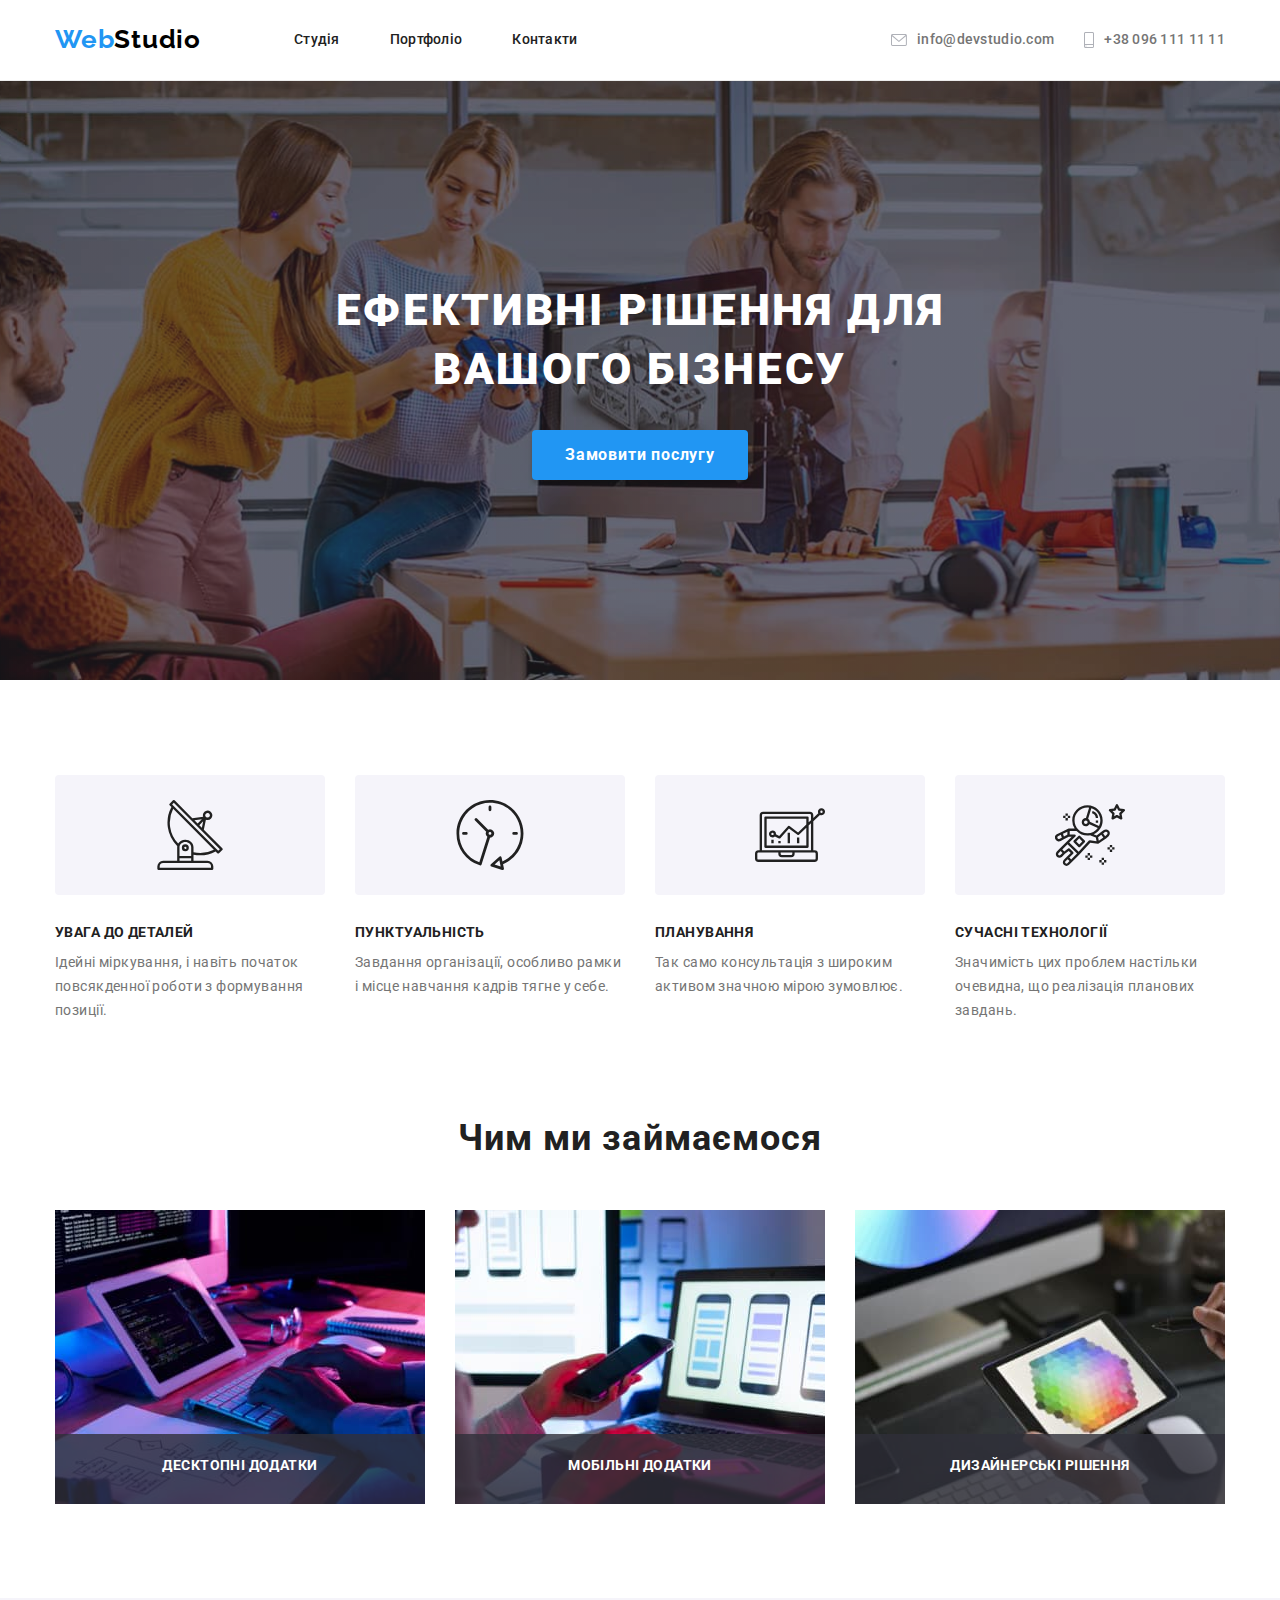
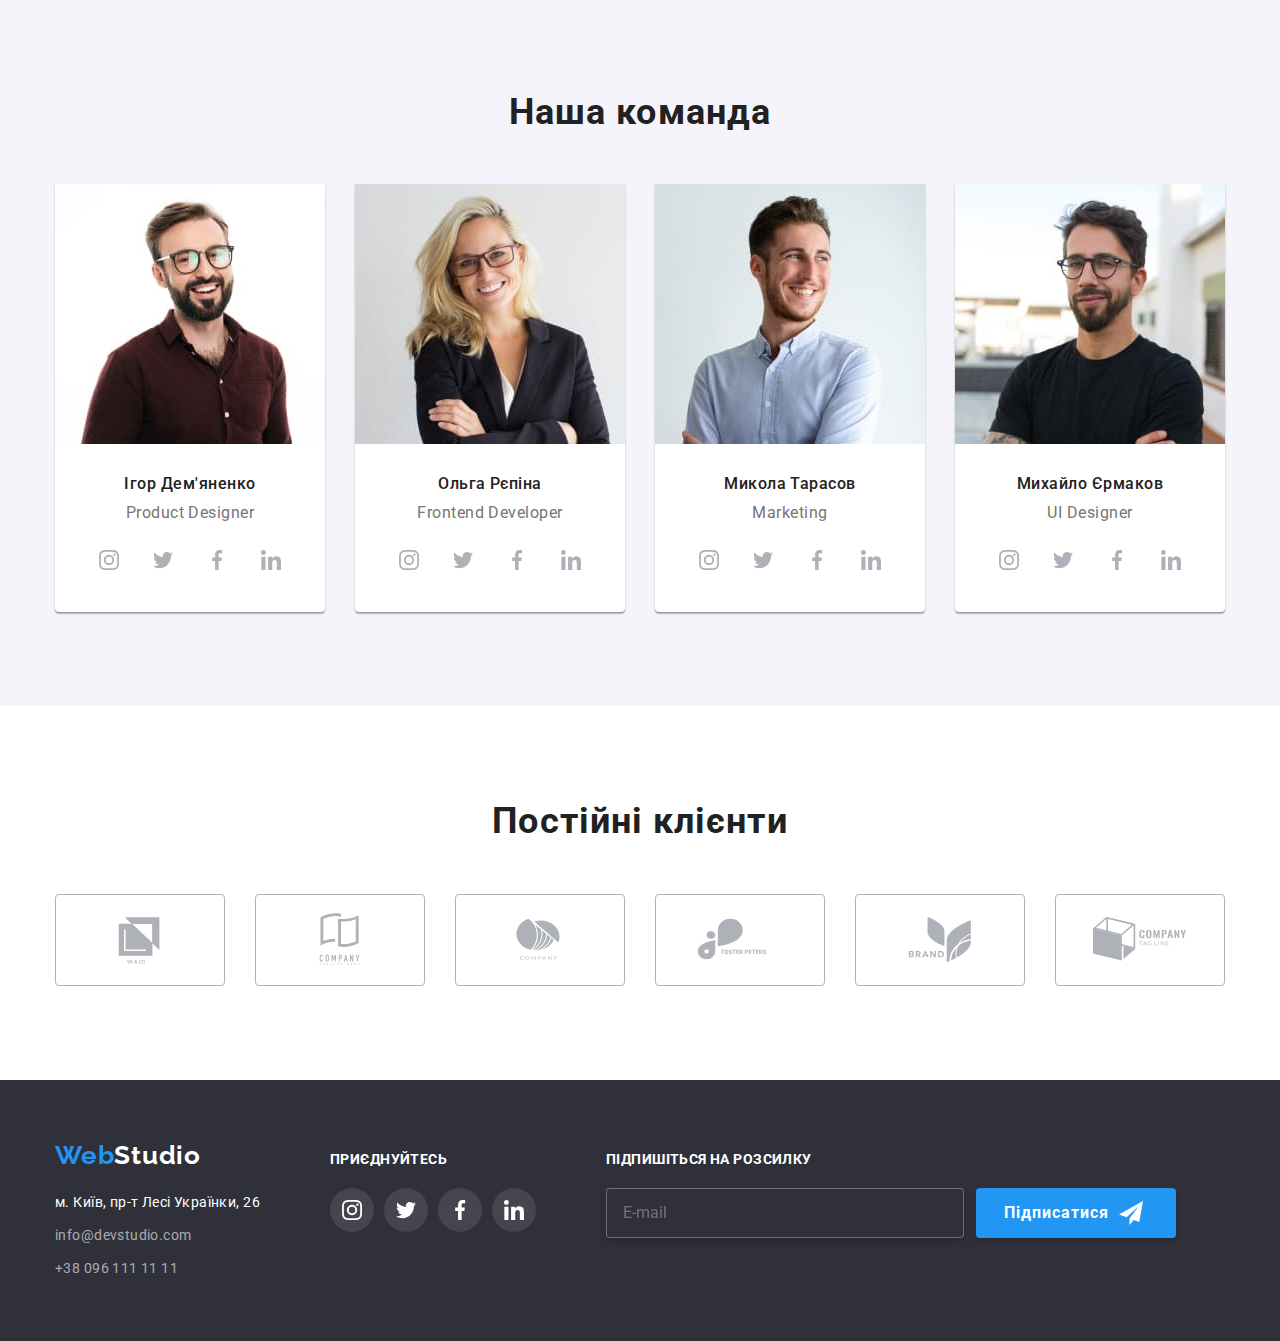
==== commit 58c8c7be: "готово 3" ====
--- a/index.html
+++ b/index.html
@@ -337,8 +337,8 @@
                 height="260"
               />
               <div class="img-text">
-                <h3 class="title">Микола Тарасов</h3>
-                <p class="line">Marketing</p>
+                <h3 class="title">Михайло Єрмаков</h3>
+                <p class="line">UI Designer</p>
                 <!-- icon smm -->
                 <ul class="icon-smm">
                   <!-- instagram -->
@@ -499,6 +499,28 @@
             </li>
           </ul>
         </div>
+        <div class="footer-email">
+          <form>
+            <h3 class="footer-title">Підпишіться на розсилку</h3>
+            <div class="footer-form">
+              <label for="footer-mail">
+                <input
+                  type="email"
+                  id="footer-mail"
+                  name="mail"
+                  class="input-footer"
+                  placeholder="E-mail"
+                />
+              </label>
+              <button type="submit" class="footer-button">
+                Підписатися
+                <svg class="footer-button-svg" width="24" height="24">
+                  <use href="#icon-telegram"></use>
+                </svg>
+              </button>
+            </div>
+          </form>
+        </div>
       </div>
     </footer>
     <!-- Модал -->
@@ -509,74 +531,78 @@
             <use xlink:href="#icon-close-black"></use>
           </svg>
         </button>
-        <h3 class="modal-text">Залиште свої дані, ми вам передзвонимо</h3>
-        <!--  Ім'я -->
-        <form name="contact-form">
-          <label class="form-label" for="person-name">Ім'я</label>
-          <div class="form-control">
-            <input
-              class="form-input"
-              id="person-name"
-              type="text"
-              name="person-name"
-            />
-            <svg class="form-icon" width="12" height="12">
-              <use class="form-icon-c" href="#icon-contakt-name"></use>
-            </svg>
-          </div>
-          <!--  Телефон -->
-          <label class="form-label" for="person-phone">Телефон</label>
-          <div class="form-control">
-            <input
-              class="form-input"
-              id="person-phone"
-              type="tel"
-              name="person-phone"
-            />
-            <svg class="form-icon" width="13" height="13">
-              <use href="#icon-tel"></use>
-            </svg>
-          </div>
-          <!--  Пошта -->
-          <label class="form-label" for="person-mail">Пошта</label>
-          <div class="form-control">
-            <input
-              class="form-input"
-              id="person-mail"
-              type="email"
-              name="person-mail"
-            />
-            <svg class="form-icon" width="15" height="12">
-              <use href="#icon-emeil"></use>
-            </svg>
-          </div>
-          <!--  Коментар -->
-          <label class="form-label" for="person-comment">Коментар</label>
-          <textarea
-            class="form-textarea"
-            id="person-comment"
-            name="person-comment"
-            placeholder="Введіть текст"
-          ></textarea>
-          <!--  checkbox -->
-          <div class="checkbox-container">
-            <label class="checkbox-label" for="agreement">
+        <div class="modal-contact">
+          <h3 class="modal-text">Залиште свої дані, ми вам передзвонимо</h3>
+          <!--  Ім'я -->
+          <form name="contact-form">
+            <label class="form-label" for="person-name">Ім'я</label>
+            <div class="form-control">
               <input
-                class="checkbox-input visually-hidden"
-                type="checkbox"
-                name=""
-                id="agreement"
-              />
-              <svg class="checkbox-svg" width="16px" height="15px">
-                <use xlink:href="#icon-icon-check"></use>
+                class="form-input"
+                id="person-name"
+                type="text"
+                name="person-name"
+              />
+              <svg class="form-icon" width="12" height="12">
+                <use class="form-icon-c" href="#icon-contakt-name"></use>
               </svg>
-              Погоджуюся з розсилкою та приймаю
-              <a href="#" class="checkbox-link">Умови договору</a>
-            </label>
-          </div>
-          <!--  button -->
-          <button class="form-button" type="submit">Відправити</button>
-        </form>
+            </div>
+            <!--  Телефон -->
+            <label class="form-label" for="person-phone">Телефон</label>
+            <div class="form-control">
+              <input
+                class="form-input"
+                id="person-phone"
+                type="tel"
+                name="person-phone"
+              />
+              <svg class="form-icon" width="13" height="13">
+                <use href="#icon-tel"></use>
+              </svg>
+            </div>
+            <!--  Пошта -->
+            <label class="form-label" for="person-mail">Пошта</label>
+            <div class="form-control">
+              <input
+                class="form-input"
+                id="person-mail"
+                type="email"
+                name="person-mail"
+              />
+              <svg class="form-icon" width="15" height="12">
+                <use href="#icon-emeil"></use>
+              </svg>
+            </div>
+            <!--  Коментар -->
+            <label class="form-label" for="person-comment">Коментар</label>
+            <textarea
+              class="form-textarea"
+              id="person-comment"
+              name="person-comment"
+              placeholder="Введіть текст"
+            ></textarea>
+            <!--  checkbox -->
+            <div class="checkbox-container">
+              <label class="checkbox-label text" for="agreement">
+                <input
+                  class="checkbox-input visually-hidden"
+                  type="checkbox"
+                  name=""
+                  id="agreement"
+                />
+                <svg class="checkbox-svg" width="16px" height="15px">
+                  <use xlink:href="#icon-icon-check"></use>
+                </svg>
+                Погоджуюся з розсилкою та приймаю
+                <a href="#" class="checkbox-link">Умови договору</a>
+              </label>
+            </div>
+            <!--  button -->
+            <div class="modal-button">
+              <button class="form-button" type="submit">Відправити</button>
+            </div>
+          </form>
+        </div>
       </div>
     </div>
     <script src="./js/modal.js"></script>
--- a/css/styles.css
+++ b/css/styles.css
@@ -920,7 +920,7 @@
 
 
 
-/* footer div 2 */
+/* footer-block div 2 ПРИЄДНУЙТЕСЬ */
 .footer-title {
     display: flex;
 
@@ -1001,9 +1001,62 @@
 }
 
 
-
-
-
+/* footer-email div 3 */
+.input-footer {
+    /* position: absolute; */
+        width: 358px;
+        height: 50px;
+        padding: 15px 16px;
+        background-color: rgba(47, 48, 58, 1);
+color: #FFFFFF;
+        border: 1px solid rgba(255, 255, 255, 0.3);
+
+    filter: drop-shadow(0px 4px 4px rgba(0, 0, 0, 0.15));
+        border-radius: 4px;
+}
+
+.footer-form {
+    display: flex;
+    gap: 12px;
+}
+
+
+.footer-button {
+            display: flex;
+            align-items: center;
+            gap: 10px;
+            padding: 10px 28px;
+            border: 0;
+            min-width: 200px;
+
+            color: #FFFFFF;
+            
+            font-family: inherit;
+            font-weight: 700;
+            font-size: 16px;
+            line-height: 1.9;
+            letter-spacing: 0.06em;
+
+            background-color: rgba(33, 150, 243, 1);
+            box-shadow: 0px 4px 4px rgb(0 0 0 / 15%);
+            border-radius: 4px;
+            cursor: pointer;
+        transition-property: color, background, cursor;
+        transition-duration: 250ms;
+        transition-timing-function: cubic-bezier(0.4, 0, 0.2, 1);
+}
+
+.footer-button:hover,
+.footer-button:focus {
+color: var(--accent-color);
+background: #0b85e8;
+cursor: pointer;
+}
+
+
+.footer-button-svg {
+    fill: rgba(255, 255, 255, 1); 
+}
 
 
 
@@ -1289,12 +1342,14 @@
 
 
 
+.modal-contact {
+padding: 40px;
+}
 
 /* Залиште свої дані, ми вам передзвонимо */
 /* modal-text h3  */
 .modal-text {
-    margin-top: 40px;
-    margin-bottom: 12px;
+    margin: 0;
     padding: 0;
     font-family: 'Roboto';
     font-style: normal;
@@ -1321,21 +1376,25 @@
     font-style: normal;
 
     padding: 0;
-    margin: 12px 40px 8px 40px;
+    margin: 10px 0px 4px 0px;
 
     font-weight: 400;
     font-size: 12px;
-    line-height: 1.16px;
+    line-height: 1.16;
     letter-spacing: 0.01em;
 
     color: #757575;
+}
+
+.form-label:first-child {
+margin: 12px 0px 4px 0px;
 }
 
 /* div */
 .form-control {
     display: block;
     position: relative;
-    margin: 0px 40px 10px 40px;
+    margin: 0;
 
 }
 
@@ -1343,6 +1402,7 @@
 .form-input {
     display: block;
     padding: 12px 12px 12px 32px;
+    height: 40px;
     width: 100%;
     border: 1px solid rgba(33, 33, 33, 0.2);
     border-radius: 4px;
@@ -1389,7 +1449,7 @@
     Width: 448px;
     height: 120px;
 
-    margin: 0px 0px 20px 40px;
+    margin: 0;
     padding: 12px 16px;
     
     border: 1px solid rgba(33, 33, 33, 0.2);
@@ -1428,14 +1488,14 @@
 }
 
 
-/* checkbox */
+
 /* checkbox */
 .checkbox-container {
     position: relative;
     display: flex;
     align-items: center;
+    margin: 0;
     margin-top: 20px;
-    margin-left: 54px;
     font-size: 14px;
     line-height: 1.7;
 }
@@ -1443,6 +1503,19 @@
 
 .checkbox-label {
     padding-left: 37px;
+}
+
+
+.checkbox-label.text {
+font-family: 'Roboto';
+    font-style: normal;
+    font-weight: 400;
+    font-size: 14px;
+    line-height: 1.71;
+
+    letter-spacing: 0.03em;
+
+    color: #757575;
 }
 
 
@@ -1499,13 +1572,15 @@
 
 
 /* button */
+.modal-button {
+    display: flex;
+        justify-content: center;
+}
+
 .form-button {
-    display: block;
-    margin-left: auto;
-    margin-right: auto;
+    margin: 0;
     margin-top: 30px;
-    padding: 10px 32px;
-    width: 216px;
+    padding: 10px 52px;
     text-decoration: none;
     font-family: inherit;
     font-weight: 700;
